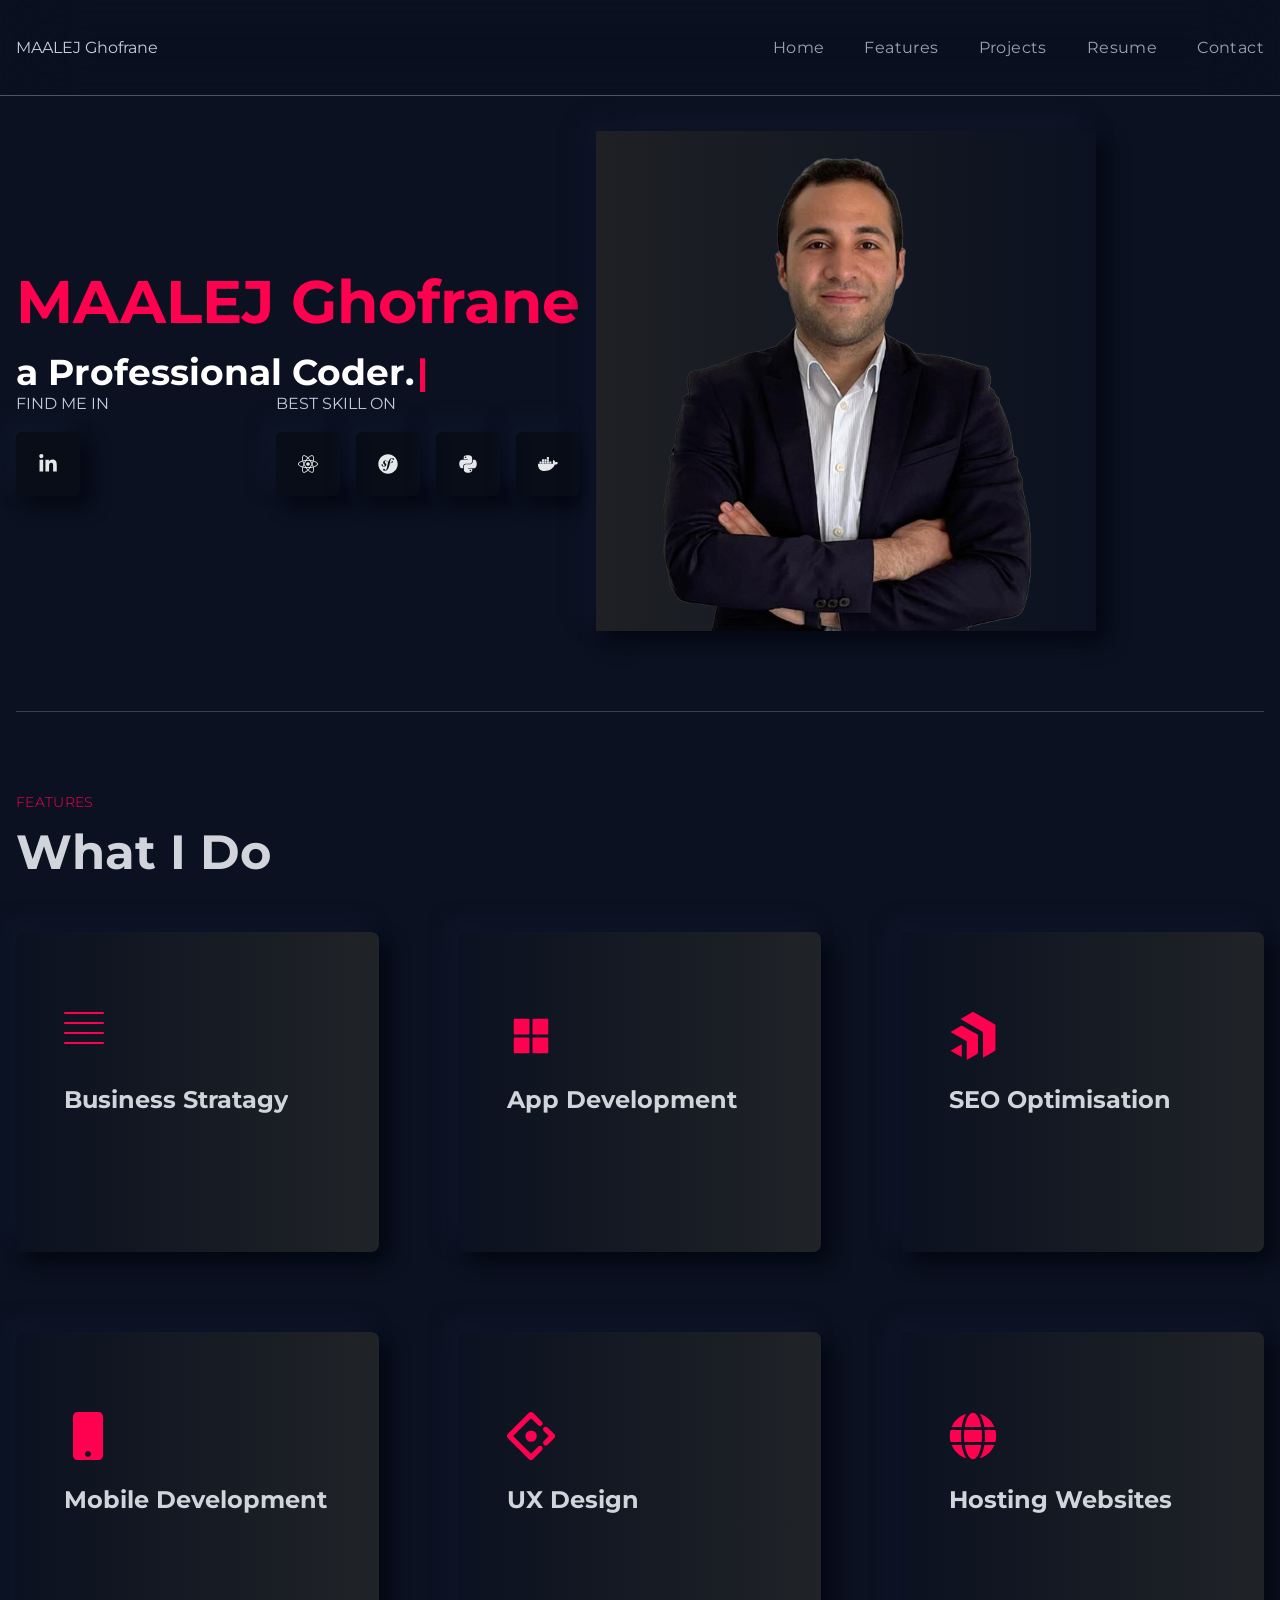
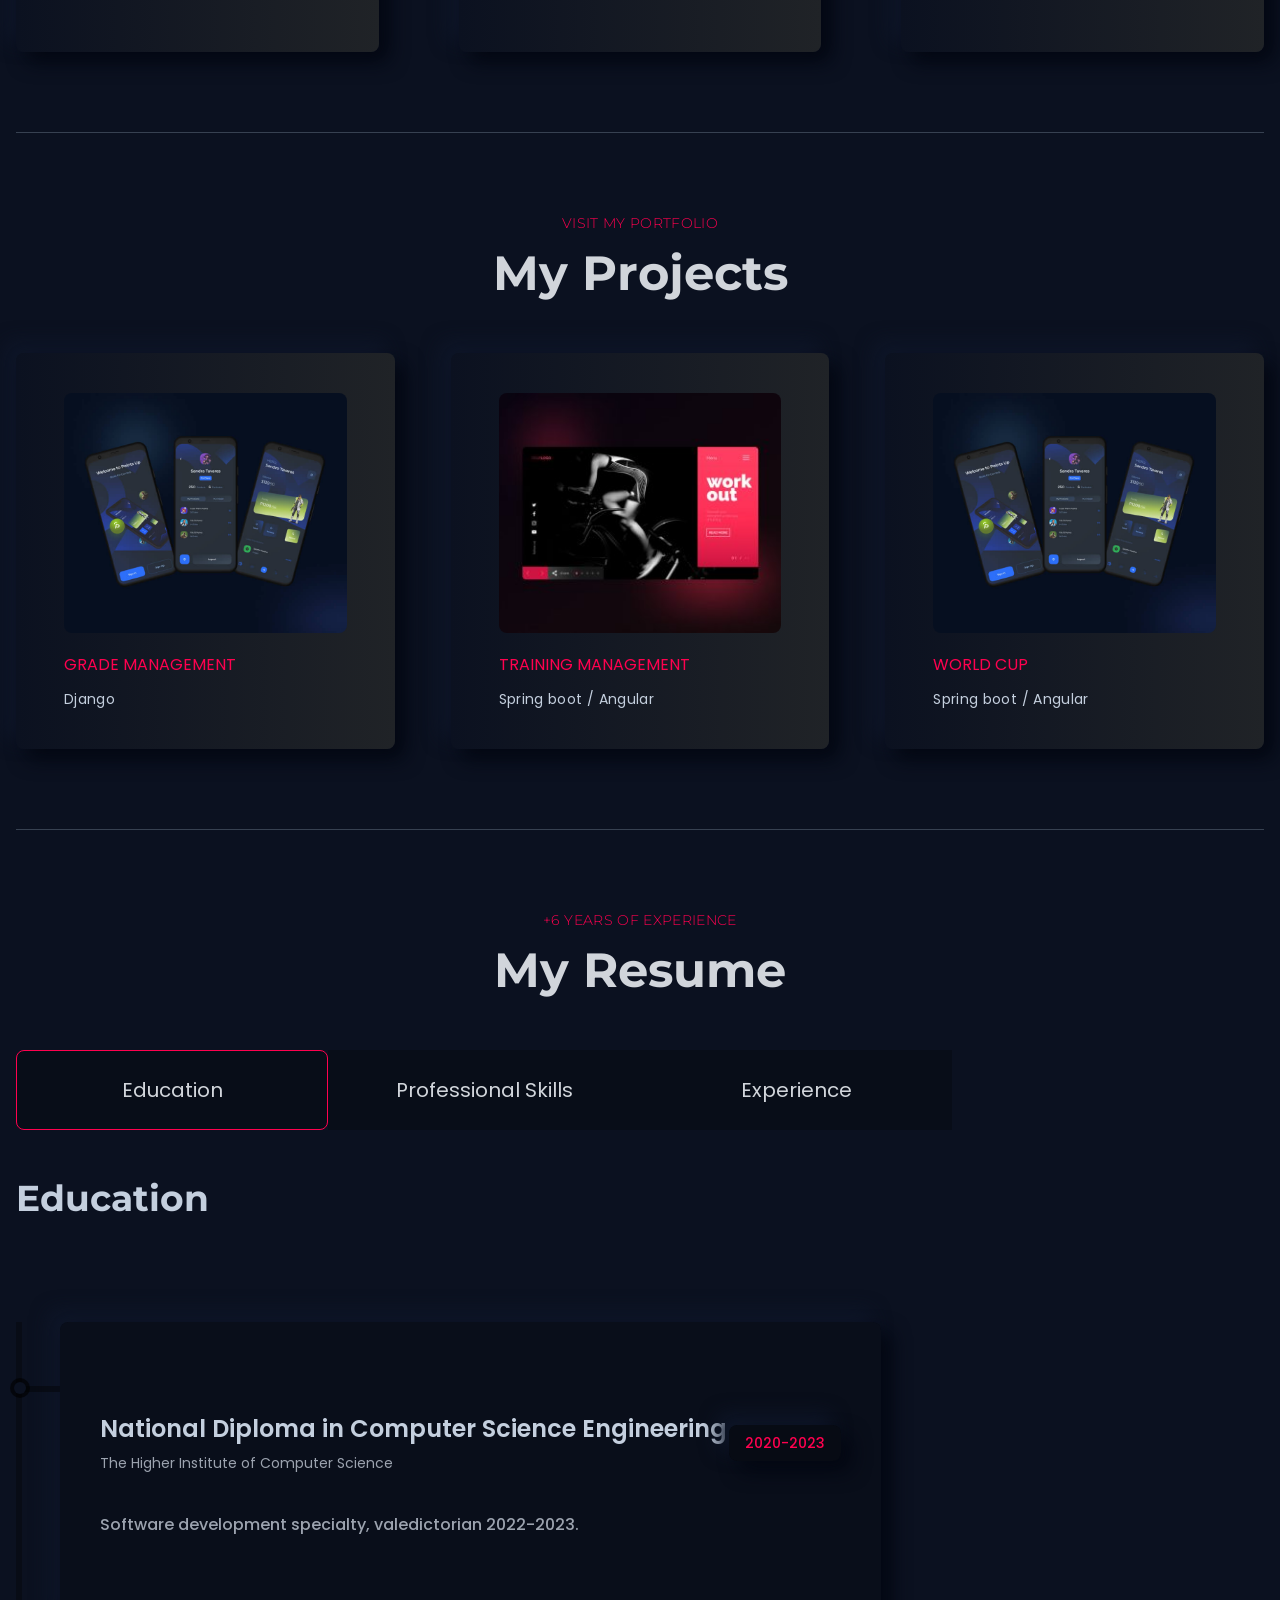
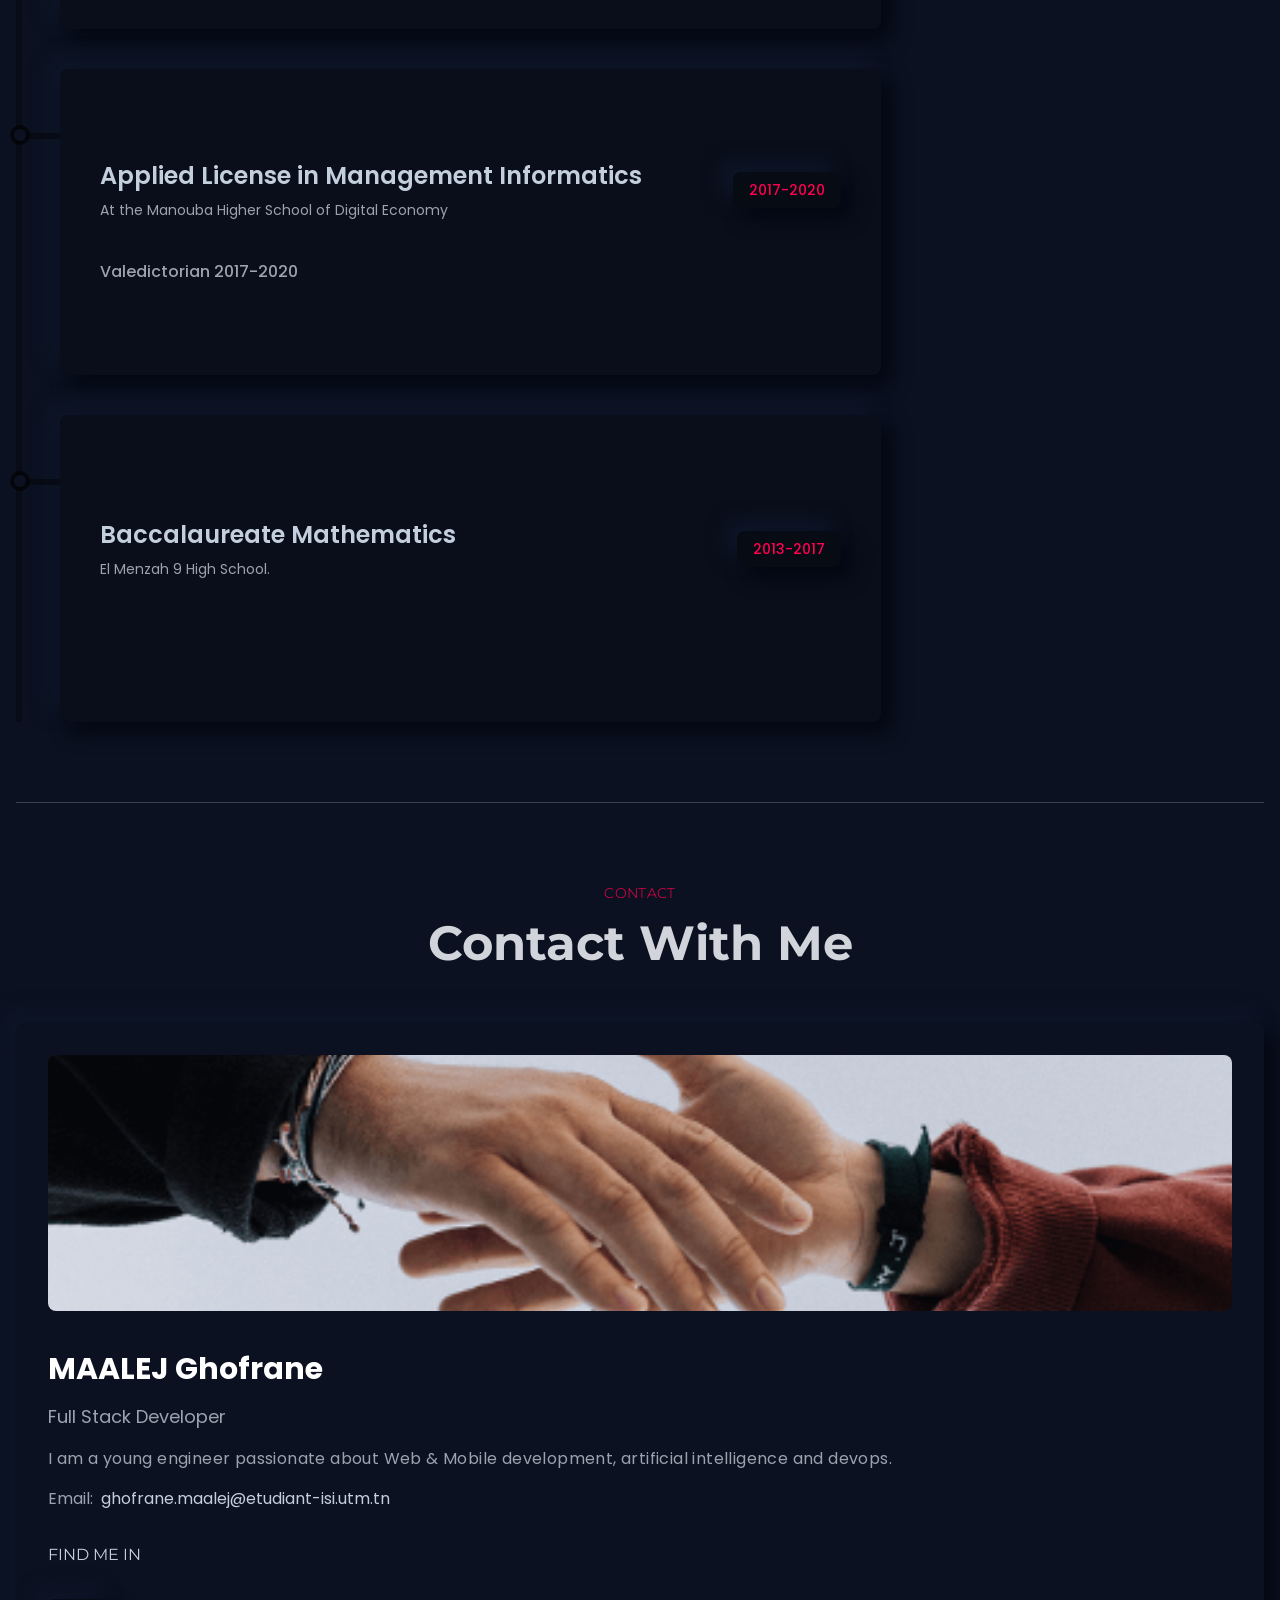
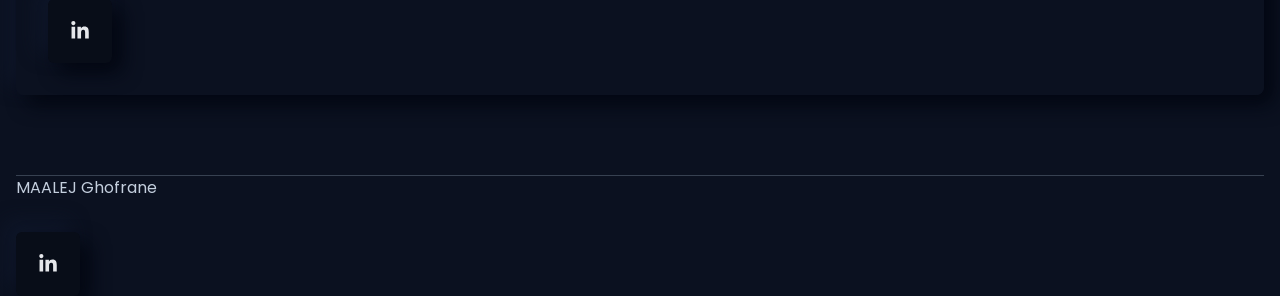
==== index.html @ afa9ebcf "update website" ====
<!DOCTYPE html>
<html lang="en">
  <head>
    <meta charset="UTF-8" />
    <link rel="icon" type="image/svg+xml" href="/favicon.ico" />
    <meta name="viewport" content="width=device-width, initial-scale=1.0" />
    <title>MAALEJ Ghofrane || Full Stack Developer</title>
    <script type="module" crossorigin src="/assets/index-7a723404.js"></script>
    <link rel="stylesheet" href="/assets/index-5c3eccaa.css">
  </head>
  <body>
    <div id="root"></div>
    
  </body>
</html>
---- assets/index-5c3eccaa.css ----
@import"https://fonts.googleapis.com/css2?family=Montserrat:wght@100;200;300;400;500;600;700;800;900&family=Poppins:wght@100;200;300;400;500;600;700;800;900&display=swap";*,:before,:after{box-sizing:border-box;border-width:0;border-style:solid;border-color:#e5e7eb}:before,:after{--tw-content: ""}html{line-height:1.5;-webkit-text-size-adjust:100%;-moz-tab-size:4;-o-tab-size:4;tab-size:4;font-family:ui-sans-serif,system-ui,-apple-system,BlinkMacSystemFont,Segoe UI,Roboto,Helvetica Neue,Arial,Noto Sans,sans-serif,"Apple Color Emoji","Segoe UI Emoji",Segoe UI Symbol,"Noto Color Emoji";font-feature-settings:normal;font-variation-settings:normal}body{margin:0;line-height:inherit}hr{height:0;color:inherit;border-top-width:1px}abbr:where([title]){-webkit-text-decoration:underline dotted;text-decoration:underline dotted}h1,h2,h3,h4,h5,h6{font-size:inherit;font-weight:inherit}a{color:inherit;text-decoration:inherit}b,strong{font-weight:bolder}code,kbd,samp,pre{font-family:ui-monospace,SFMono-Regular,Menlo,Monaco,Consolas,Liberation Mono,Courier New,monospace;font-size:1em}small{font-size:80%}sub,sup{font-size:75%;line-height:0;position:relative;vertical-align:baseline}sub{bottom:-.25em}sup{top:-.5em}table{text-indent:0;border-color:inherit;border-collapse:collapse}button,input,optgroup,select,textarea{font-family:inherit;font-feature-settings:inherit;font-variation-settings:inherit;font-size:100%;font-weight:inherit;line-height:inherit;color:inherit;margin:0;padding:0}button,select{text-transform:none}button,[type=button],[type=reset],[type=submit]{-webkit-appearance:button;background-color:transparent;background-image:none}:-moz-focusring{outline:auto}:-moz-ui-invalid{box-shadow:none}progress{vertical-align:baseline}::-webkit-inner-spin-button,::-webkit-outer-spin-button{height:auto}[type=search]{-webkit-appearance:textfield;outline-offset:-2px}::-webkit-search-decoration{-webkit-appearance:none}::-webkit-file-upload-button{-webkit-appearance:button;font:inherit}summary{display:list-item}blockquote,dl,dd,h1,h2,h3,h4,h5,h6,hr,figure,p,pre{margin:0}fieldset{margin:0;padding:0}legend{padding:0}ol,ul,menu{list-style:none;margin:0;padding:0}dialog{padding:0}textarea{resize:vertical}input::-moz-placeholder,textarea::-moz-placeholder{opacity:1;color:#9ca3af}input::placeholder,textarea::placeholder{opacity:1;color:#9ca3af}button,[role=button]{cursor:pointer}:disabled{cursor:default}img,svg,video,canvas,audio,iframe,embed,object{display:block;vertical-align:middle}img,video{max-width:100%;height:auto}[hidden]{display:none}*,:before,:after{--tw-border-spacing-x: 0;--tw-border-spacing-y: 0;--tw-translate-x: 0;--tw-translate-y: 0;--tw-rotate: 0;--tw-skew-x: 0;--tw-skew-y: 0;--tw-scale-x: 1;--tw-scale-y: 1;--tw-pan-x: ;--tw-pan-y: ;--tw-pinch-zoom: ;--tw-scroll-snap-strictness: proximity;--tw-gradient-from-position: ;--tw-gradient-via-position: ;--tw-gradient-to-position: ;--tw-ordinal: ;--tw-slashed-zero: ;--tw-numeric-figure: ;--tw-numeric-spacing: ;--tw-numeric-fraction: ;--tw-ring-inset: ;--tw-ring-offset-width: 0px;--tw-ring-offset-color: #fff;--tw-ring-color: rgb(59 130 246 / .5);--tw-ring-offset-shadow: 0 0 #0000;--tw-ring-shadow: 0 0 #0000;--tw-shadow: 0 0 #0000;--tw-shadow-colored: 0 0 #0000;--tw-blur: ;--tw-brightness: ;--tw-contrast: ;--tw-grayscale: ;--tw-hue-rotate: ;--tw-invert: ;--tw-saturate: ;--tw-sepia: ;--tw-drop-shadow: ;--tw-backdrop-blur: ;--tw-backdrop-brightness: ;--tw-backdrop-contrast: ;--tw-backdrop-grayscale: ;--tw-backdrop-hue-rotate: ;--tw-backdrop-invert: ;--tw-backdrop-opacity: ;--tw-backdrop-saturate: ;--tw-backdrop-sepia: }::backdrop{--tw-border-spacing-x: 0;--tw-border-spacing-y: 0;--tw-translate-x: 0;--tw-translate-y: 0;--tw-rotate: 0;--tw-skew-x: 0;--tw-skew-y: 0;--tw-scale-x: 1;--tw-scale-y: 1;--tw-pan-x: ;--tw-pan-y: ;--tw-pinch-zoom: ;--tw-scroll-snap-strictness: proximity;--tw-gradient-from-position: ;--tw-gradient-via-position: ;--tw-gradient-to-position: ;--tw-ordinal: ;--tw-slashed-zero: ;--tw-numeric-figure: ;--tw-numeric-spacing: ;--tw-numeric-fraction: ;--tw-ring-inset: ;--tw-ring-offset-width: 0px;--tw-ring-offset-color: #fff;--tw-ring-color: rgb(59 130 246 / .5);--tw-ring-offset-shadow: 0 0 #0000;--tw-ring-shadow: 0 0 #0000;--tw-shadow: 0 0 #0000;--tw-shadow-colored: 0 0 #0000;--tw-blur: ;--tw-brightness: ;--tw-contrast: ;--tw-grayscale: ;--tw-hue-rotate: ;--tw-invert: ;--tw-saturate: ;--tw-sepia: ;--tw-drop-shadow: ;--tw-backdrop-blur: ;--tw-backdrop-brightness: ;--tw-backdrop-contrast: ;--tw-backdrop-grayscale: ;--tw-backdrop-hue-rotate: ;--tw-backdrop-invert: ;--tw-backdrop-opacity: ;--tw-backdrop-saturate: ;--tw-backdrop-sepia: }.bannerIcon{display:inline-flex;height:4rem;width:4rem;cursor:pointer;align-items:center;justify-content:center;border-radius:.375rem;background-color:rgb(0 0 0 / var(--tw-bg-opacity));--tw-bg-opacity: .25;font-size:1.25rem;line-height:1.75rem;--tw-text-opacity: 1;color:rgb(229 231 235 / var(--tw-text-opacity));--tw-shadow: 10px 10px 19px #030712, -10px -10px 19px #0f172a;--tw-shadow-colored: 10px 10px 19px var(--tw-shadow-color), -10px -10px 19px var(--tw-shadow-color);box-shadow:var(--tw-ring-offset-shadow, 0 0 #0000),var(--tw-ring-shadow, 0 0 #0000),var(--tw-shadow);transition-property:all;transition-timing-function:cubic-bezier(.4,0,.2,1);transition-duration:.3s}.bannerIcon:hover{--tw-translate-y: -.25rem;transform:translate(var(--tw-translate-x),var(--tw-translate-y)) rotate(var(--tw-rotate)) skew(var(--tw-skew-x)) skewY(var(--tw-skew-y)) scaleX(var(--tw-scale-x)) scaleY(var(--tw-scale-y));--tw-bg-opacity: .4;--tw-text-opacity: 1;color:rgb(255 1 79 / var(--tw-text-opacity))}.resumeLi{display:flex;height:5rem;width:100%;cursor:pointer;align-items:center;justify-content:center;border-radius:0;border-width:1px;background-color:rgb(0 0 0 / var(--tw-bg-opacity));--tw-bg-opacity: .25;font-size:1.25rem;line-height:1.75rem;--tw-text-opacity: 1;color:rgb(209 213 219 / var(--tw-text-opacity));transition-duration:.3s}.resumeLi:hover{--tw-bg-opacity: .4}.bgOpacity{background-color:rgb(0 0 0 / var(--tw-bg-opacity));--tw-bg-opacity: .4}.contactInput{height:3rem;width:100%;border-radius:.5rem;border-bottom-width:1px;--tw-border-opacity: 1;border-bottom-color:rgb(75 85 99 / var(--tw-border-opacity));--tw-bg-opacity: 1;background-color:rgb(2 6 23 / var(--tw-bg-opacity));padding-left:1rem;padding-right:1rem;--tw-text-opacity: 1;color:rgb(196 207 222 / var(--tw-text-opacity));outline:2px solid transparent;outline-offset:2px;transition-duration:.3s}.contactInput:focus-visible{border-bottom-color:transparent;outline-color:#ff014f}.contactInput:active{outline:2px solid transparent;outline-offset:2px}.contactTextArea{width:100%;resize:none;border-radius:.5rem;border-bottom-width:1px;--tw-border-opacity: 1;border-bottom-color:rgb(75 85 99 / var(--tw-border-opacity));--tw-bg-opacity: 1;background-color:rgb(2 6 23 / var(--tw-bg-opacity));padding:.5rem 1rem;--tw-text-opacity: 1;color:rgb(196 207 222 / var(--tw-text-opacity));outline:2px solid transparent;outline-offset:2px;transition-duration:.3s}.contactTextArea:focus-visible{border-bottom-color:transparent;outline-color:#ff014f}.contactTextArea:active{outline:2px solid transparent;outline-offset:2px}.absolute{position:absolute}.relative{position:relative}.sticky{position:sticky}.-bottom-1{bottom:-.25rem}.-left-3{left:-.75rem}.-top-2{top:-.5rem}.-top-7{top:-1.75rem}.bottom-0{bottom:0}.left-0{left:0}.right-0{right:0}.right-20{right:5rem}.right-4{right:1rem}.top-0{top:0}.top-4{top:1rem}.z-10{z-index:10}.z-50{z-index:50}.mx-auto{margin-left:auto;margin-right:auto}.mb-14{margin-bottom:3.5rem}.mb-2{margin-bottom:.5rem}.mb-4{margin-bottom:1rem}.mt-14{margin-top:3.5rem}.mt-16{margin-top:4rem}.mt-2{margin-top:.5rem}.mt-3{margin-top:.75rem}.mt-5{margin-top:1.25rem}.mt-6{margin-top:1.5rem}.flex{display:flex}.inline-flex{display:inline-flex}.grid{display:grid}.hidden{display:none}.h-1\/3{height:33.333333%}.h-10{height:2.5rem}.h-12{height:3rem}.h-2{height:.5rem}.h-24{height:6rem}.h-3{height:.75rem}.h-5{height:1.25rem}.h-60{height:15rem}.h-64{height:16rem}.h-72{height:18rem}.h-8{height:2rem}.h-80{height:20rem}.h-\[1000px\]{height:1000px}.h-\[1500px\]{height:1500px}.h-\[1px\]{height:1px}.h-\[2px\]{height:2px}.h-\[300px\]{height:300px}.h-\[400px\]{height:400px}.h-\[6px\]{height:6px}.h-\[70\%\]{height:70%}.h-\[80\%\]{height:80%}.h-auto{height:auto}.h-full{height:100%}.h-screen{height:100vh}.w-10{width:2.5rem}.w-14{width:3.5rem}.w-20{width:5rem}.w-3{width:.75rem}.w-32{width:8rem}.w-5{width:1.25rem}.w-\[300px\]{width:300px}.w-\[350px\]{width:350px}.w-\[70\%\]{width:70%}.w-\[75\%\]{width:75%}.w-\[80\%\]{width:80%}.w-\[90\%\]{width:90%}.w-\[95\%\]{width:95%}.w-full{width:100%}.max-w-6xl{max-width:72rem}.max-w-screen-xl{max-width:1280px}.-translate-x-\[100\%\]{--tw-translate-x: -100%;transform:translate(var(--tw-translate-x),var(--tw-translate-y)) rotate(var(--tw-rotate)) skew(var(--tw-skew-x)) skewY(var(--tw-skew-y)) scaleX(var(--tw-scale-x)) scaleY(var(--tw-scale-y))}.translate-y-16{--tw-translate-y: 4rem;transform:translate(var(--tw-translate-x),var(--tw-translate-y)) rotate(var(--tw-rotate)) skew(var(--tw-skew-x)) skewY(var(--tw-skew-y)) scaleX(var(--tw-scale-x)) scaleY(var(--tw-scale-y))}@keyframes bounce{0%,to{transform:translateY(-25%);animation-timing-function:cubic-bezier(.8,0,1,1)}50%{transform:none;animation-timing-function:cubic-bezier(0,0,.2,1)}}.animate-bounce{animation:bounce 1s infinite}.cursor-pointer{cursor:pointer}.grid-cols-1{grid-template-columns:repeat(1,minmax(0,1fr))}.flex-col{flex-direction:column}.items-center{align-items:center}.justify-end{justify-content:flex-end}.justify-center{justify-content:center}.justify-between{justify-content:space-between}.gap-1{gap:.25rem}.gap-10{gap:2.5rem}.gap-2{gap:.5rem}.gap-20{gap:5rem}.gap-4{gap:1rem}.gap-5{gap:1.25rem}.gap-6{gap:1.5rem}.gap-8{gap:2rem}.overflow-hidden{overflow:hidden}.overflow-scroll{overflow:scroll}.overflow-x-hidden{overflow-x:hidden}.overflow-y-hidden{overflow-y:hidden}.rounded-full{border-radius:9999px}.rounded-lg{border-radius:.5rem}.rounded-md{border-radius:.375rem}.border{border-width:1px}.border-b-2{border-bottom-width:2px}.border-b-\[1px\]{border-bottom-width:1px}.border-l-\[6px\]{border-left-width:6px}.border-designColor{--tw-border-opacity: 1;border-color:rgb(255 1 79 / var(--tw-border-opacity))}.border-gray-600{--tw-border-opacity: 1;border-color:rgb(75 85 99 / var(--tw-border-opacity))}.border-transparent{border-color:transparent}.border-b-black{--tw-border-opacity: 1;border-bottom-color:rgb(0 0 0 / var(--tw-border-opacity))}.border-b-gray-600{--tw-border-opacity: 1;border-bottom-color:rgb(75 85 99 / var(--tw-border-opacity))}.border-b-gray-700{--tw-border-opacity: 1;border-bottom-color:rgb(55 65 81 / var(--tw-border-opacity))}.border-b-gray-900{--tw-border-opacity: 1;border-bottom-color:rgb(17 24 39 / var(--tw-border-opacity))}.border-l-black{--tw-border-opacity: 1;border-left-color:rgb(0 0 0 / var(--tw-border-opacity))}.border-opacity-30{--tw-border-opacity: .3}.bg-\[\#0c1821\]{--tw-bg-opacity: 1;background-color:rgb(12 24 33 / var(--tw-bg-opacity))}.bg-\[\#141518\]{--tw-bg-opacity: 1;background-color:rgb(20 21 24 / var(--tw-bg-opacity))}.bg-\[\#23272b\]{--tw-bg-opacity: 1;background-color:rgb(35 39 43 / var(--tw-bg-opacity))}.bg-black{--tw-bg-opacity: 1;background-color:rgb(0 0 0 / var(--tw-bg-opacity))}.bg-bodyColor{--tw-bg-opacity: 1;background-color:rgb(11 17 32 / var(--tw-bg-opacity))}.bg-bodyColor\/70{background-color:#0b1120b3}.bg-designColor{--tw-bg-opacity: 1;background-color:rgb(255 1 79 / var(--tw-bg-opacity))}.bg-gray-900{--tw-bg-opacity: 1;background-color:rgb(17 24 39 / var(--tw-bg-opacity))}.bg-opacity-20{--tw-bg-opacity: .2}.bg-opacity-25{--tw-bg-opacity: .25}.bg-opacity-60{--tw-bg-opacity: .6}.bg-gradient-to-r{background-image:linear-gradient(to right,var(--tw-gradient-stops))}.from-\[\#020617\]{--tw-gradient-from: #020617 var(--tw-gradient-from-position);--tw-gradient-to: rgb(2 6 23 / 0) var(--tw-gradient-to-position);--tw-gradient-stops: var(--tw-gradient-from), var(--tw-gradient-to)}.from-\[\#0B1120\]{--tw-gradient-from: #0B1120 var(--tw-gradient-from-position);--tw-gradient-to: rgb(11 17 32 / 0) var(--tw-gradient-to-position);--tw-gradient-stops: var(--tw-gradient-from), var(--tw-gradient-to)}.from-\[\#141518\]{--tw-gradient-from: #141518 var(--tw-gradient-from-position);--tw-gradient-to: rgb(20 21 24 / 0) var(--tw-gradient-to-position);--tw-gradient-stops: var(--tw-gradient-from), var(--tw-gradient-to)}.from-\[\#1e2024\]{--tw-gradient-from: #1e2024 var(--tw-gradient-from-position);--tw-gradient-to: rgb(30 32 36 / 0) var(--tw-gradient-to-position);--tw-gradient-stops: var(--tw-gradient-from), var(--tw-gradient-to)}.from-blue-600{--tw-gradient-from: #2563eb var(--tw-gradient-from-position);--tw-gradient-to: rgb(37 99 235 / 0) var(--tw-gradient-to-position);--tw-gradient-stops: var(--tw-gradient-from), var(--tw-gradient-to)}.from-bodyColor{--tw-gradient-from: #0B1120 var(--tw-gradient-from-position);--tw-gradient-to: rgb(11 17 32 / 0) var(--tw-gradient-to-position);--tw-gradient-stops: var(--tw-gradient-from), var(--tw-gradient-to)}.via-pink-500{--tw-gradient-to: rgb(236 72 153 / 0) var(--tw-gradient-to-position);--tw-gradient-stops: var(--tw-gradient-from), #ec4899 var(--tw-gradient-via-position), var(--tw-gradient-to)}.to-\[\#0B1120\]{--tw-gradient-to: #0B1120 var(--tw-gradient-to-position)}.to-\[\#141518\]{--tw-gradient-to: #141518 var(--tw-gradient-to-position)}.to-\[\#202327\]{--tw-gradient-to: #202327 var(--tw-gradient-to-position)}.to-\[\#23272b\]{--tw-gradient-to: #23272b var(--tw-gradient-to-position)}.to-red-500{--tw-gradient-to: #ef4444 var(--tw-gradient-to-position)}.object-cover{-o-object-fit:cover;object-fit:cover}.p-4{padding:1rem}.p-8{padding:2rem}.px-12{padding-left:3rem;padding-right:3rem}.px-4{padding-left:1rem;padding-right:1rem}.py-10{padding-top:2.5rem;padding-bottom:2.5rem}.py-12{padding-top:3rem;padding-bottom:3rem}.py-2{padding-top:.5rem;padding-bottom:.5rem}.py-20{padding-top:5rem;padding-bottom:5rem}.py-3{padding-top:.75rem;padding-bottom:.75rem}.py-6{padding-top:1.5rem;padding-bottom:1.5rem}.pb-20{padding-bottom:5rem}.pt-10{padding-top:2.5rem}.text-center{text-align:center}.font-bodyFont{font-family:Poppins,sans-serif}.font-titleFont{font-family:Montserrat,sans-serif}.text-2xl{font-size:1.5rem;line-height:2rem}.text-3xl{font-size:1.875rem;line-height:2.25rem}.text-4xl{font-size:2.25rem;line-height:2.5rem}.text-5xl{font-size:3rem;line-height:1}.text-6xl{font-size:3.75rem;line-height:1}.text-base{font-size:1rem;line-height:1.5rem}.text-lg{font-size:1.125rem;line-height:1.75rem}.text-sm{font-size:.875rem;line-height:1.25rem}.text-xl{font-size:1.25rem;line-height:1.75rem}.text-xs{font-size:.75rem;line-height:1rem}.font-bold{font-weight:700}.font-light{font-weight:300}.font-medium{font-weight:500}.font-normal{font-weight:400}.font-semibold{font-weight:600}.uppercase{text-transform:uppercase}.capitalize{text-transform:capitalize}.leading-6{line-height:1.5rem}.tracking-\[4px\]{letter-spacing:4px}.tracking-wide{letter-spacing:.025em}.tracking-wider{letter-spacing:.05em}.text-designColor{--tw-text-opacity: 1;color:rgb(255 1 79 / var(--tw-text-opacity))}.text-gray-300{--tw-text-opacity: 1;color:rgb(209 213 219 / var(--tw-text-opacity))}.text-gray-400{--tw-text-opacity: 1;color:rgb(156 163 175 / var(--tw-text-opacity))}.text-gray-500{--tw-text-opacity: 1;color:rgb(107 114 128 / var(--tw-text-opacity))}.text-green-500{--tw-text-opacity: 1;color:rgb(34 197 94 / var(--tw-text-opacity))}.text-lightText{--tw-text-opacity: 1;color:rgb(196 207 222 / var(--tw-text-opacity))}.text-orange-500{--tw-text-opacity: 1;color:rgb(249 115 22 / var(--tw-text-opacity))}.text-white{--tw-text-opacity: 1;color:rgb(255 255 255 / var(--tw-text-opacity))}.text-yellow-500{--tw-text-opacity: 1;color:rgb(234 179 8 / var(--tw-text-opacity))}.shadow-shadowOne{--tw-shadow: 10px 10px 19px #030712, -10px -10px 19px #0f172a;--tw-shadow-colored: 10px 10px 19px var(--tw-shadow-color), -10px -10px 19px var(--tw-shadow-color);box-shadow:var(--tw-ring-offset-shadow, 0 0 #0000),var(--tw-ring-shadow, 0 0 #0000),var(--tw-shadow)}.outline-designColor{outline-color:#ff014f}.backdrop-blur-2xl{--tw-backdrop-blur: blur(40px);-webkit-backdrop-filter:var(--tw-backdrop-blur) var(--tw-backdrop-brightness) var(--tw-backdrop-contrast) var(--tw-backdrop-grayscale) var(--tw-backdrop-hue-rotate) var(--tw-backdrop-invert) var(--tw-backdrop-opacity) var(--tw-backdrop-saturate) var(--tw-backdrop-sepia);backdrop-filter:var(--tw-backdrop-blur) var(--tw-backdrop-brightness) var(--tw-backdrop-contrast) var(--tw-backdrop-grayscale) var(--tw-backdrop-hue-rotate) var(--tw-backdrop-invert) var(--tw-backdrop-opacity) var(--tw-backdrop-saturate) var(--tw-backdrop-sepia)}.transition{transition-property:color,background-color,border-color,text-decoration-color,fill,stroke,opacity,box-shadow,transform,filter,-webkit-backdrop-filter;transition-property:color,background-color,border-color,text-decoration-color,fill,stroke,opacity,box-shadow,transform,filter,backdrop-filter;transition-property:color,background-color,border-color,text-decoration-color,fill,stroke,opacity,box-shadow,transform,filter,backdrop-filter,-webkit-backdrop-filter;transition-timing-function:cubic-bezier(.4,0,.2,1);transition-duration:.15s}.transition-colors{transition-property:color,background-color,border-color,text-decoration-color,fill,stroke;transition-timing-function:cubic-bezier(.4,0,.2,1);transition-duration:.15s}.transition-transform{transition-property:transform;transition-timing-function:cubic-bezier(.4,0,.2,1);transition-duration:.15s}.duration-100{transition-duration:.1s}.duration-1000{transition-duration:1s}.duration-300{transition-duration:.3s}.duration-500{transition-duration:.5s}.active{color:#fff}.scrollbar-hide::-webkit-scrollbar{display:none}.hover\:border-\[1px\]:hover{border-width:1px}.hover\:border-designColor:hover{--tw-border-opacity: 1;border-color:rgb(255 1 79 / var(--tw-border-opacity))}.hover\:bg-black:hover{--tw-bg-opacity: 1;background-color:rgb(0 0 0 / var(--tw-bg-opacity))}.hover\:bg-opacity-30:hover{--tw-bg-opacity: .3}.hover\:bg-gradient-to-b:hover{background-image:linear-gradient(to bottom,var(--tw-gradient-stops))}.hover\:from-black:hover{--tw-gradient-from: #000 var(--tw-gradient-from-position);--tw-gradient-to: rgb(0 0 0 / 0) var(--tw-gradient-to-position);--tw-gradient-stops: var(--tw-gradient-from), var(--tw-gradient-to)}.hover\:from-gray-900:hover{--tw-gradient-from: #111827 var(--tw-gradient-from-position);--tw-gradient-to: rgb(17 24 39 / 0) var(--tw-gradient-to-position);--tw-gradient-stops: var(--tw-gradient-from), var(--tw-gradient-to)}.hover\:to-\[\#1e2024\]:hover{--tw-gradient-to: #1e2024 var(--tw-gradient-to-position)}.hover\:text-designColor:hover{--tw-text-opacity: 1;color:rgb(255 1 79 / var(--tw-text-opacity))}.hover\:text-gray-100:hover{--tw-text-opacity: 1;color:rgb(243 244 246 / var(--tw-text-opacity))}.hover\:text-white:hover{--tw-text-opacity: 1;color:rgb(255 255 255 / var(--tw-text-opacity))}.group:hover .group-hover\:translate-x-0{--tw-translate-x: 0px;transform:translate(var(--tw-translate-x),var(--tw-translate-y)) rotate(var(--tw-rotate)) skew(var(--tw-skew-x)) skewY(var(--tw-skew-y)) scaleX(var(--tw-scale-x)) scaleY(var(--tw-scale-y))}.group:hover .group-hover\:translate-y-0{--tw-translate-y: 0px;transform:translate(var(--tw-translate-x),var(--tw-translate-y)) rotate(var(--tw-rotate)) skew(var(--tw-skew-x)) skewY(var(--tw-skew-y)) scaleX(var(--tw-scale-x)) scaleY(var(--tw-scale-y))}.group:hover .group-hover\:scale-110{--tw-scale-x: 1.1;--tw-scale-y: 1.1;transform:translate(var(--tw-translate-x),var(--tw-translate-y)) rotate(var(--tw-rotate)) skew(var(--tw-skew-x)) skewY(var(--tw-skew-y)) scaleX(var(--tw-scale-x)) scaleY(var(--tw-scale-y))}.group:hover .group-hover\:bg-designColor{--tw-bg-opacity: 1;background-color:rgb(255 1 79 / var(--tw-bg-opacity))}.group:hover .group-hover\:text-gray-300{--tw-text-opacity: 1;color:rgb(209 213 219 / var(--tw-text-opacity))}.group:hover .group-hover\:text-white{--tw-text-opacity: 1;color:rgb(255 255 255 / var(--tw-text-opacity))}@media (min-width: 667px){.md\:h-32{height:8rem}.md\:grid-cols-2{grid-template-columns:repeat(2,minmax(0,1fr))}.md\:flex-row{flex-direction:row}.md\:justify-start{justify-content:flex-start}.md\:text-2xl{font-size:1.5rem;line-height:2rem}.md\:text-4xl{font-size:2.25rem;line-height:2.5rem}.md\:text-5xl{font-size:3rem;line-height:1}.md\:text-base{font-size:1rem;line-height:1.5rem}}@media (min-width: 768px){.mdl\:inline-flex{display:inline-flex}.mdl\:hidden{display:none}}@media (min-width: 960px){.lg\:gap-10{gap:2.5rem}}@media (min-width: 1024px){.lgl\:mt-14{margin-top:3.5rem}.lgl\:h-72{height:18rem}.lgl\:h-\[495px\]{height:495px}.lgl\:h-\[500px\]{height:500px}.lgl\:w-1\/2{width:50%}.lgl\:w-32{width:8rem}.lgl\:w-\[100\%\]{width:100%}.lgl\:w-\[35\%\]{width:35%}.lgl\:w-\[500px\]{width:500px}.lgl\:w-\[531px\]{width:531px}.lgl\:w-\[60\%\]{width:60%}.lgl\:grid-cols-4{grid-template-columns:repeat(4,minmax(0,1fr))}.lgl\:flex-row{flex-direction:row}.lgl\:flex-col{flex-direction:column}.lgl\:items-center{align-items:center}.lgl\:justify-center{justify-content:center}.lgl\:gap-0{gap:0px}.lgl\:gap-10{gap:2.5rem}.lgl\:gap-20{gap:5rem}.lgl\:gap-6{gap:1.5rem}.lgl\:gap-8{gap:2rem}.lgl\:p-8{padding:2rem}.lgl\:px-10{padding-left:2.5rem;padding-right:2.5rem}.lgl\:py-12{padding-top:3rem;padding-bottom:3rem}.lgl\:py-5{padding-top:1.25rem;padding-bottom:1.25rem}.lgl\:text-2xl{font-size:1.5rem;line-height:2rem}}@media (min-width: 1280px){.xl\:grid-cols-3{grid-template-columns:repeat(3,minmax(0,1fr))}.xl\:grid-cols-4{grid-template-columns:repeat(4,minmax(0,1fr))}.xl\:flex-row{flex-direction:row}.xl\:gap-0{gap:0px}.xl\:gap-14{gap:3.5rem}.xl\:gap-20{gap:5rem}.xl\:px-12{padding-left:3rem;padding-right:3rem}.xl\:py-10{padding-top:2.5rem;padding-bottom:2.5rem}}.slick-slider{position:relative;display:block;box-sizing:border-box;-webkit-user-select:none;-moz-user-select:none;user-select:none;-webkit-touch-callout:none;-khtml-user-select:none;touch-action:pan-y;-webkit-tap-highlight-color:transparent}.slick-list{position:relative;display:block;overflow:hidden;margin:0;padding:0}.slick-list:focus{outline:none}.slick-list.dragging{cursor:pointer;cursor:hand}.slick-slider .slick-track,.slick-slider .slick-list{transform:translateZ(0)}.slick-track{position:relative;top:0;left:0;display:block;margin-left:auto;margin-right:auto}.slick-track:before,.slick-track:after{display:table;content:""}.slick-track:after{clear:both}.slick-loading .slick-track{visibility:hidden}.slick-slide{display:none;float:left;height:100%;min-height:1px}[dir=rtl] .slick-slide{float:right}.slick-slide img{display:block}.slick-slide.slick-loading img{display:none}.slick-slide.dragging img{pointer-events:none}.slick-initialized .slick-slide{display:block}.slick-loading .slick-slide{visibility:hidden}.slick-vertical .slick-slide{display:block;height:auto;border:1px solid transparent}.slick-arrow.slick-hidden{display:none}
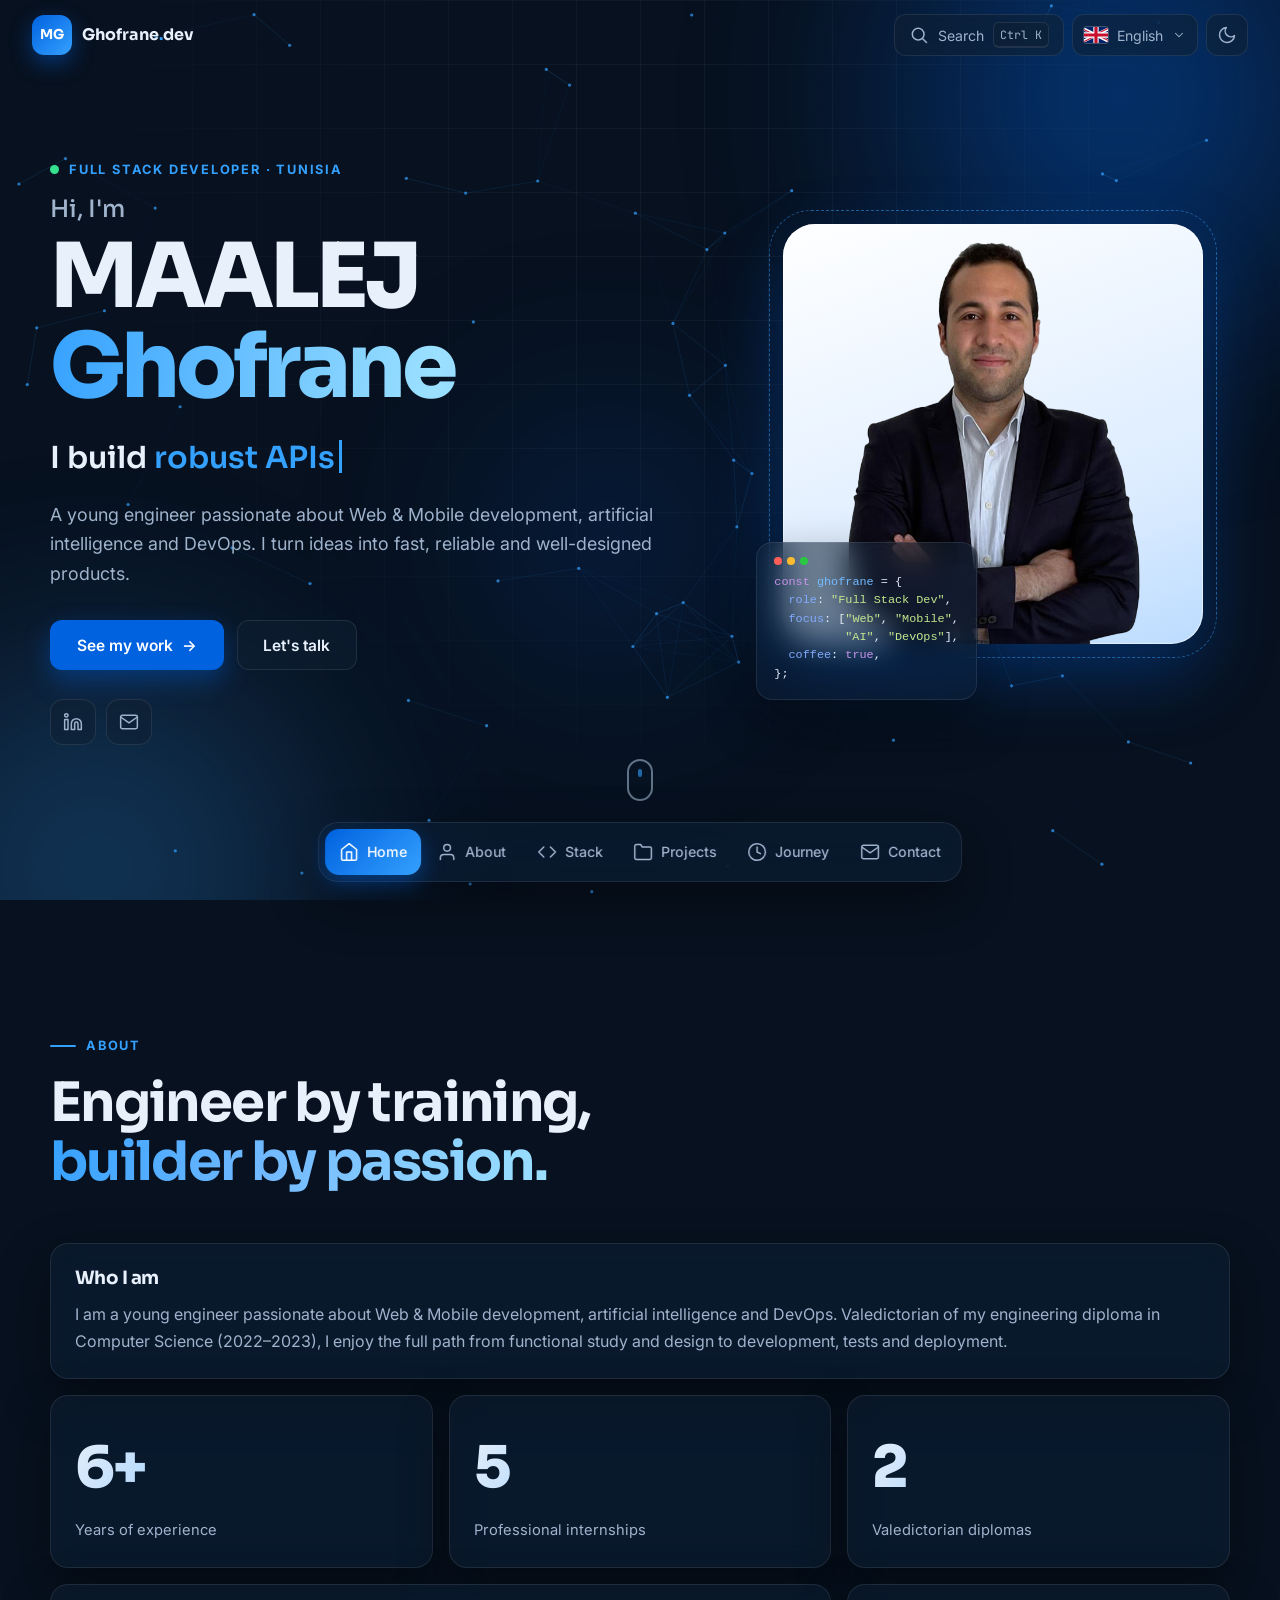
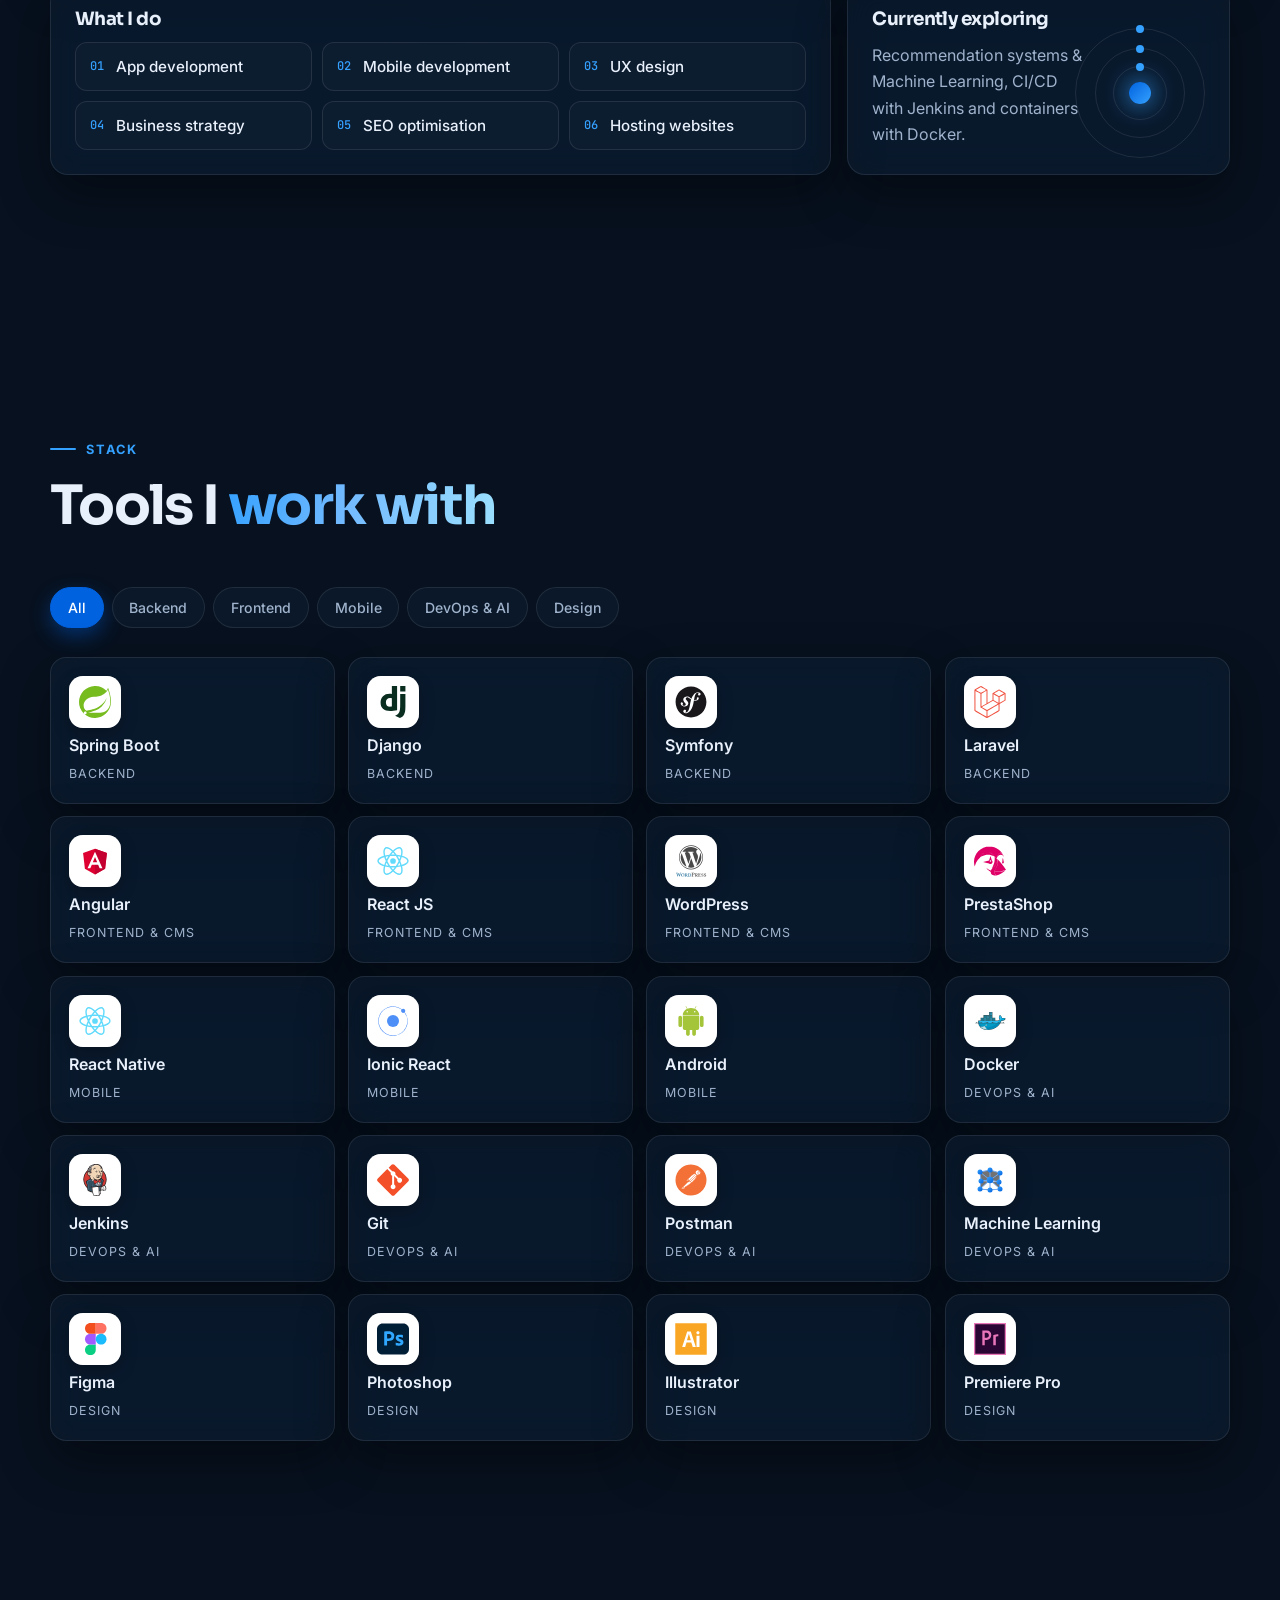
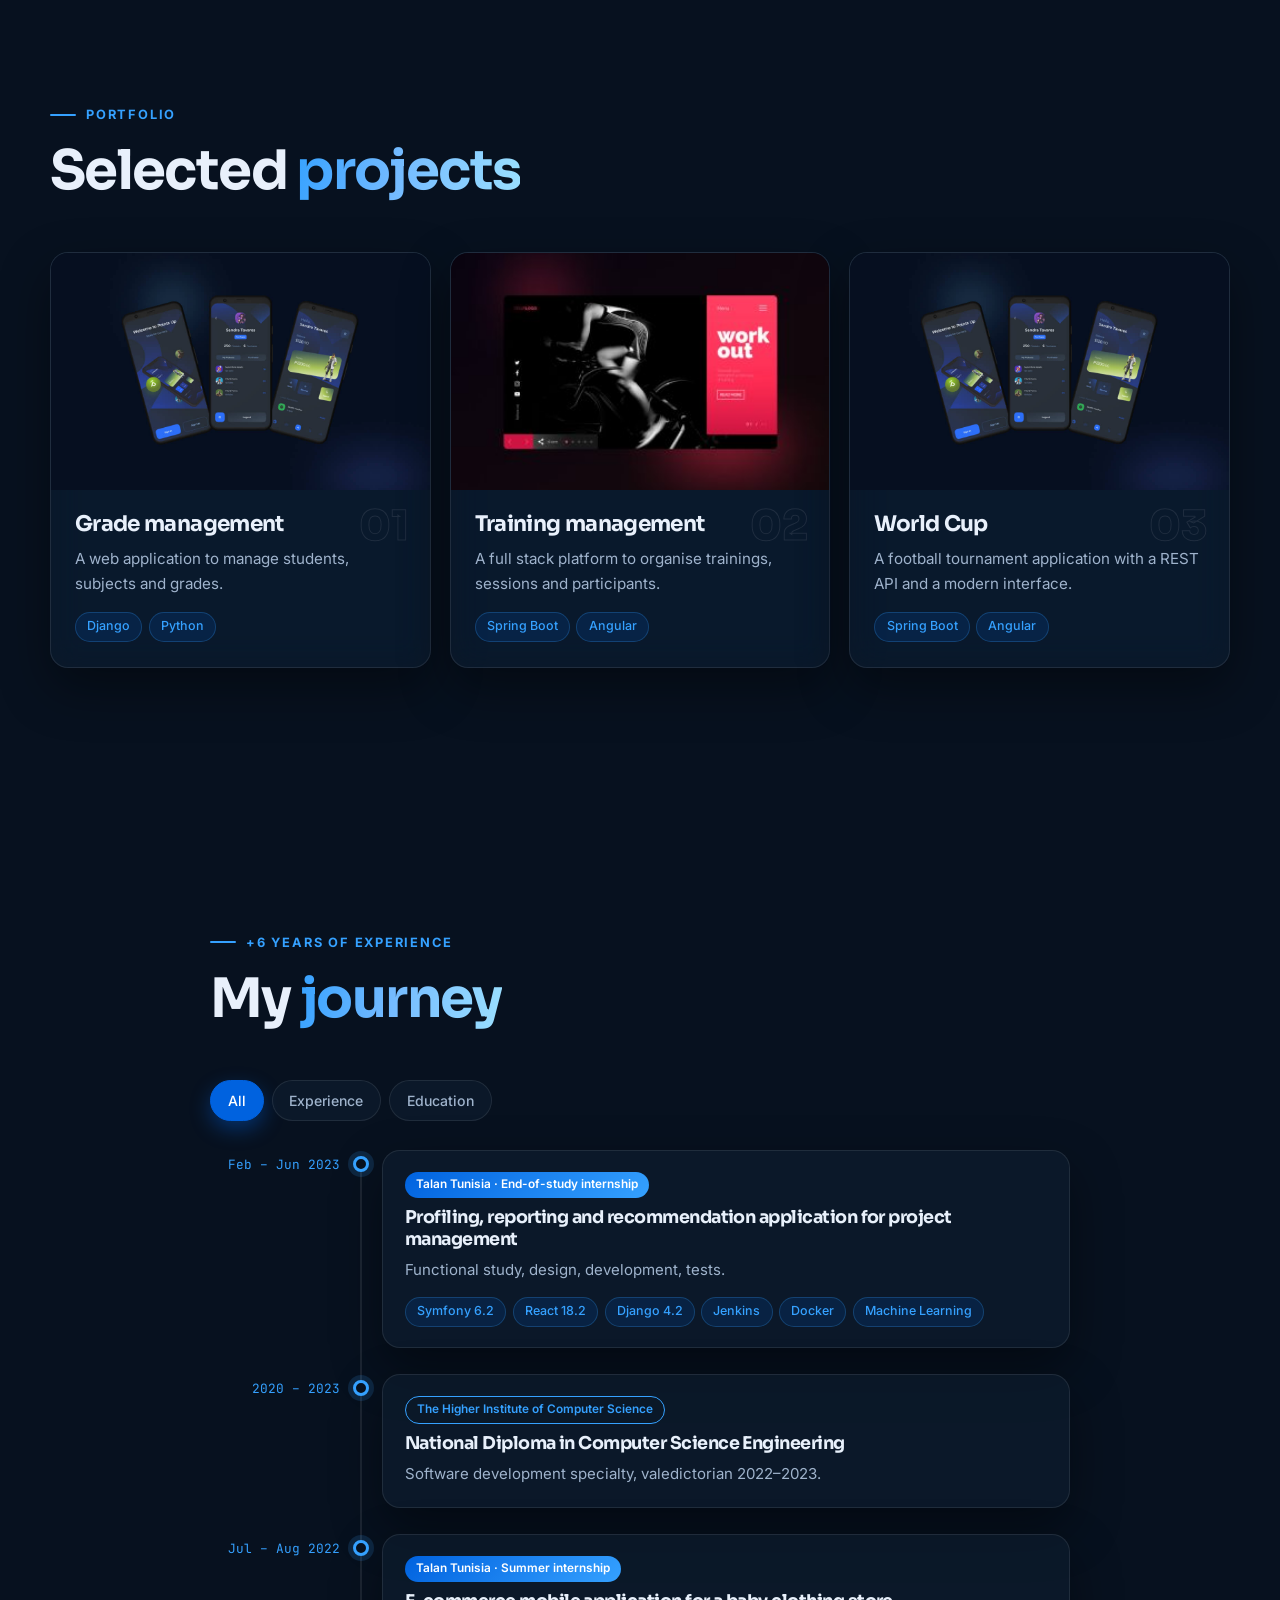
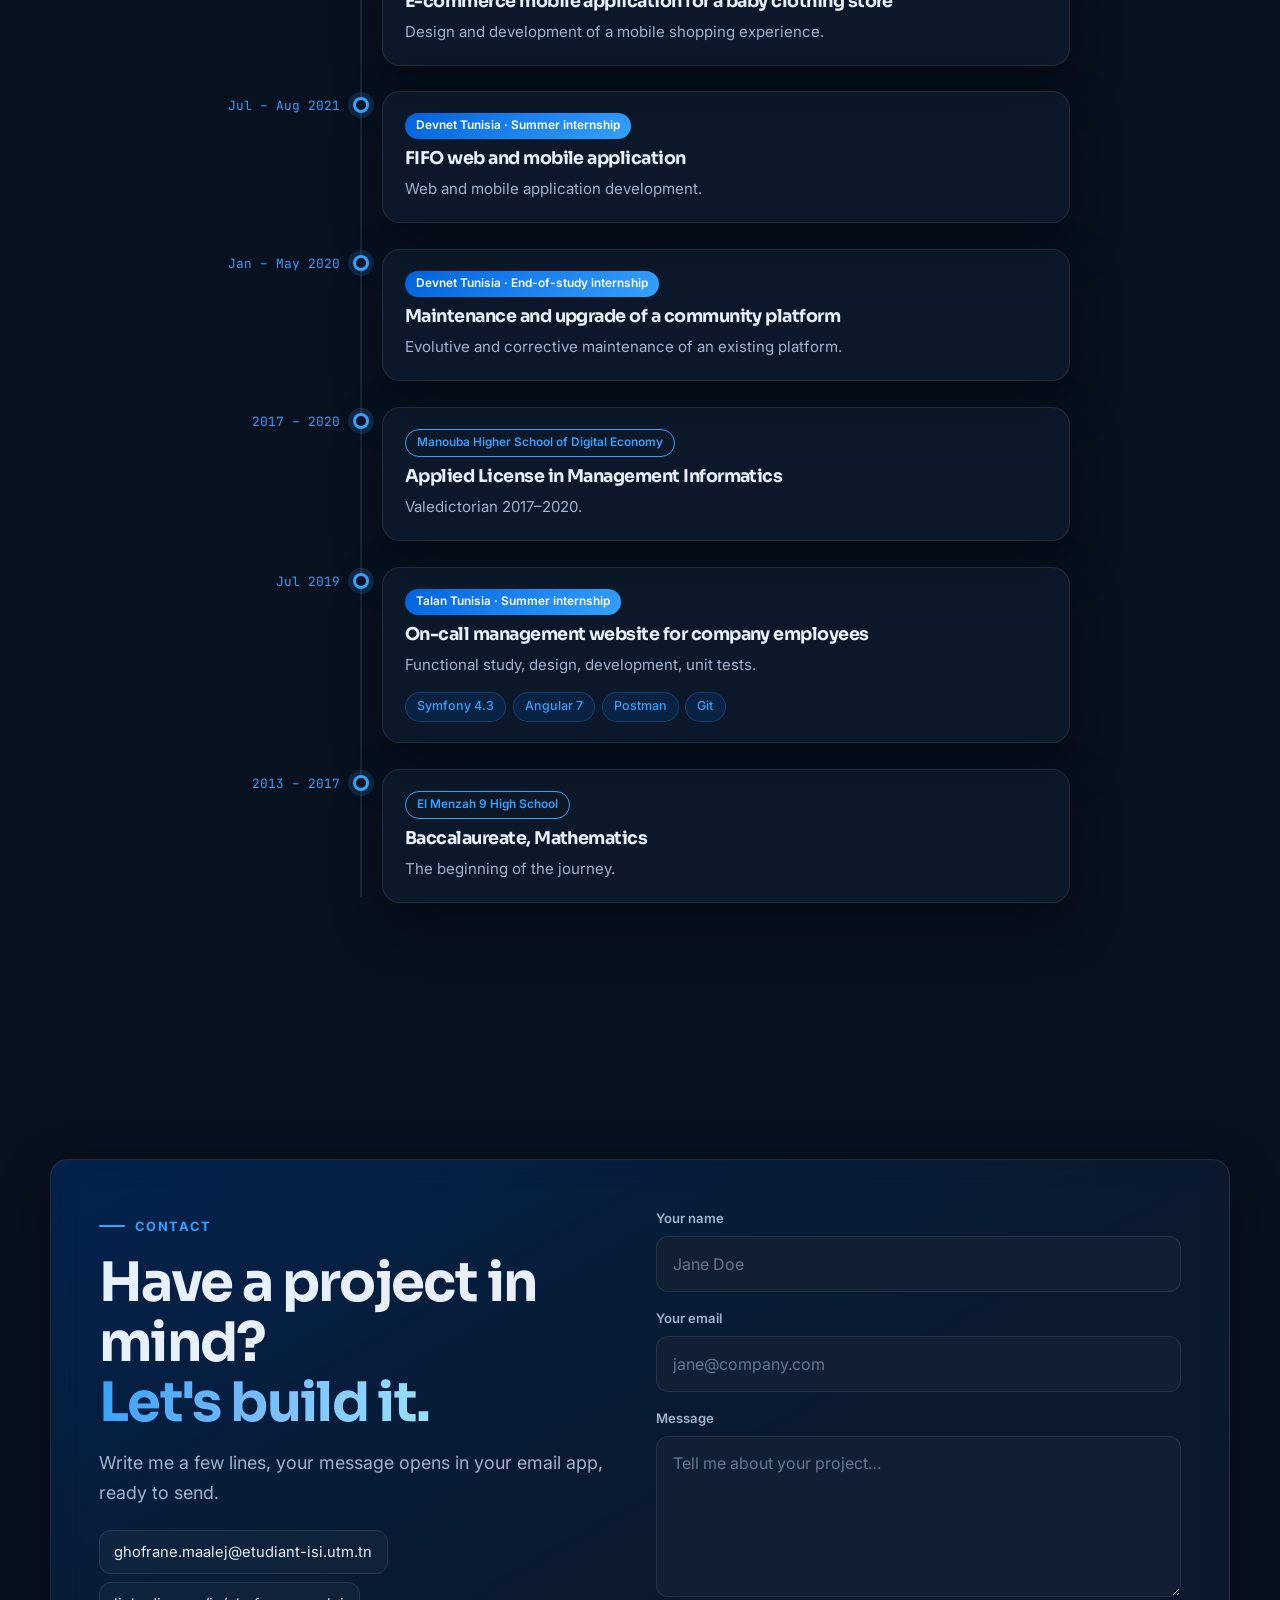
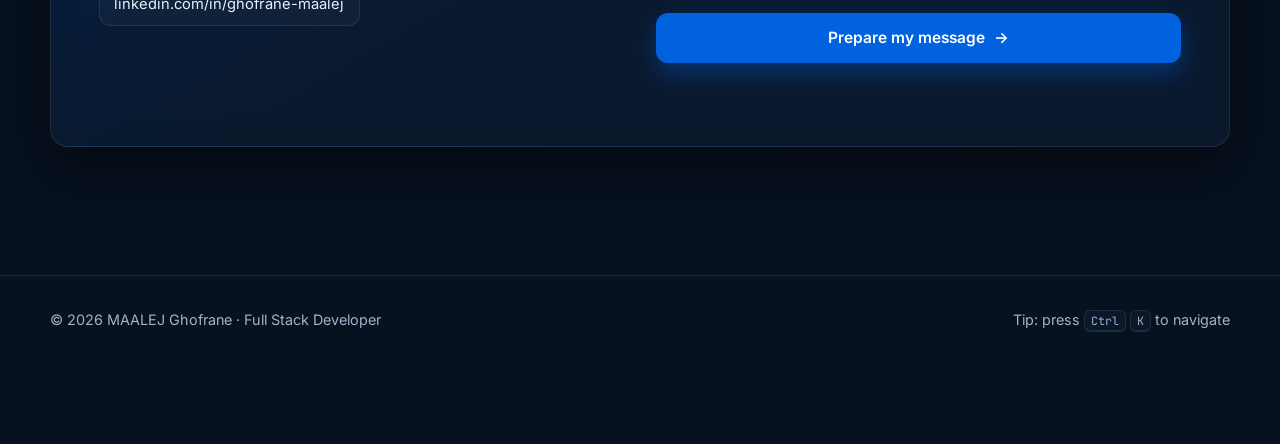
==== commit 178bfb25: "improve" ====
--- a/index.html
+++ b/index.html
@@ -1,15 +1,377 @@
 <!DOCTYPE html>
-<html lang="en">
-  <head>
-    <meta charset="UTF-8" />
-    <link rel="icon" type="image/svg+xml" href="/favicon.ico" />
-    <meta name="viewport" content="width=device-width, initial-scale=1.0" />
-    <title>MAALEJ Ghofrane || Full Stack Developer</title>
-    <script type="module" crossorigin src="/assets/index-7a723404.js"></script>
-    <link rel="stylesheet" href="/assets/index-5c3eccaa.css">
-  </head>
-  <body>
-    <div id="root"></div>
-    
-  </body>
+<html lang="en" data-theme="dark">
+<head>
+  <meta charset="UTF-8" />
+  <meta name="viewport" content="width=device-width, initial-scale=1.0" />
+  <title>MAALEJ Ghofrane | Full Stack Developer</title>
+  <meta name="description" content="Portfolio of MAALEJ Ghofrane, Full Stack Developer: web, mobile, AI and DevOps." />
+  <meta name="theme-color" content="#07111f" />
+  <link rel="icon" href="./favicon.ico" />
+  <link rel="preconnect" href="https://fonts.googleapis.com" />
+  <link rel="preconnect" href="https://fonts.gstatic.com" crossorigin />
+  <link href="https://fonts.googleapis.com/css2?family=Cairo:wght@400;600;700;800&family=Inter:wght@400;500;600;700&family=JetBrains+Mono:wght@400;500&family=Sora:wght@500;600;700;800&display=swap" rel="stylesheet" />
+  <link rel="stylesheet" href="./assets/site.css" />
+  <script>try{var t=localStorage.getItem("theme");if(t)document.documentElement.dataset.theme=t}catch(e){}</script>
+</head>
+<body>
+  <svg width="0" height="0" style="position:absolute" aria-hidden="true" focusable="false">
+  <defs>
+    <clipPath id="uk-s"><path d="M0,0H60V30H0z"/></clipPath>
+    <clipPath id="uk-t"><path d="M30,15H60V30zM30,15V30H0zM30,15H0V0zM30,15V0H60z"/></clipPath>
+  </defs>
+  <!-- United Kingdom (official 1:2 flag, cropped to 3:2) -->
+  <symbol id="flag-en" viewBox="0 0 60 30" preserveAspectRatio="xMidYMid slice">
+    <g clip-path="url(#uk-s)">
+      <path d="M0,0H60V30H0z" fill="#012169"/>
+      <path d="M0,0L60,30M60,0L0,30" stroke="#fff" stroke-width="6"/>
+      <path d="M0,0L60,30M60,0L0,30" clip-path="url(#uk-t)" stroke="#C8102E" stroke-width="4"/>
+      <path d="M30,0V30M0,15H60" stroke="#fff" stroke-width="10"/>
+      <path d="M30,0V30M0,15H60" stroke="#C8102E" stroke-width="6"/>
+    </g>
+  </symbol>
+  <!-- France (3:2) -->
+  <symbol id="flag-fr" viewBox="0 0 3 2">
+    <rect width="3" height="2" fill="#fff"/>
+    <rect width="1" height="2" fill="#0055A4"/>
+    <rect x="2" width="1" height="2" fill="#EF4135"/>
+  </symbol>
+  <!-- Tunisia (3:2): white disc = half the height, red crescent + star -->
+  <symbol id="flag-ar" viewBox="0 0 30 20">
+    <rect width="30" height="20" fill="#E70013"/>
+    <circle cx="15" cy="10" r="5" fill="#fff"/>
+    <circle cx="15" cy="10" r="3.75" fill="#E70013"/>
+    <circle cx="15.8" cy="10" r="3" fill="#fff"/>
+    <polygon points="16.100,8.150 16.515,9.428 17.859,9.428 16.772,10.218 17.187,11.497 16.100,10.707 15.013,11.497 15.428,10.218 14.341,9.428 15.685,9.428" fill="#E70013"/>
+  </symbol>
+  <!-- Spain (3:2): red / yellow / red = 1:2:1 -->
+  <symbol id="flag-es" viewBox="0 0 3 2">
+    <rect width="3" height="2" fill="#AA151B"/>
+    <rect y="0.5" width="3" height="1" fill="#F1BF00"/>
+  </symbol>
+</svg>
+  <a class="skip" href="#main">Skip to content</a>
+  <div class="progress" aria-hidden="true"></div>
+  <div class="aurora" aria-hidden="true"><i></i><i></i><i></i></div>
+  <canvas id="net" aria-hidden="true"></canvas>
+  <div class="cursor-glow" aria-hidden="true"></div>
+
+  <!-- Top bar -->
+  <header class="topbar">
+    <a class="brand" href="#home" aria-label="Home">
+      <span class="brand-mark">MG</span><span class="brand-name">Ghofrane<b>.</b>dev</span>
+    </a>
+    <div class="top-actions">
+      <button class="chip-btn" id="openPalette" aria-label="Open command palette" data-i18n-aria="aria.palette">
+        <svg viewBox="0 0 24 24" aria-hidden="true"><circle cx="11" cy="11" r="7"/><path d="M21 21l-4.3-4.3"/></svg>
+        <span data-i18n="nav.search">Search</span><kbd>Ctrl K</kbd>
+      </button>
+      <div class="lang" id="lang">
+        <button type="button" class="lang-btn" id="langBtn" aria-haspopup="listbox" aria-expanded="false" aria-controls="langMenu" aria-label="Language" data-i18n-aria="aria.lang">
+          <svg class="flag" viewBox="0 0 3 2" aria-hidden="true"><use id="langUse" href="#flag-en"/></svg>
+          <span class="lang-name" id="langName">English</span>
+          <svg class="chev" viewBox="0 0 24 24" aria-hidden="true"><path d="M6 9l6 6 6-6"/></svg>
+        </button>
+        <ul class="lang-menu" id="langMenu" role="listbox" aria-label="Language" hidden>
+          <li role="presentation"><button type="button" role="option" data-lang="en" aria-selected="false"><svg class="flag" viewBox="0 0 3 2" aria-hidden="true"><use href="#flag-en"/></svg><span>English</span></button></li>
+          <li role="presentation"><button type="button" role="option" data-lang="fr" aria-selected="false"><svg class="flag" viewBox="0 0 3 2" aria-hidden="true"><use href="#flag-fr"/></svg><span>Français</span></button></li>
+          <li role="presentation"><button type="button" role="option" data-lang="ar" aria-selected="false"><svg class="flag" viewBox="0 0 3 2" aria-hidden="true"><use href="#flag-ar"/></svg><span>العربية</span></button></li>
+          <li role="presentation"><button type="button" role="option" data-lang="es" aria-selected="false"><svg class="flag" viewBox="0 0 3 2" aria-hidden="true"><use href="#flag-es"/></svg><span>Español</span></button></li>
+        </ul>
+      </div>
+      <button class="chip-btn icon" id="themeBtn" aria-label="Toggle light/dark theme" data-i18n-aria="aria.theme">
+        <svg class="i-moon" viewBox="0 0 24 24" aria-hidden="true"><path d="M21 12.8A9 9 0 1 1 11.2 3a7 7 0 0 0 9.8 9.8z"/></svg>
+        <svg class="i-sun" viewBox="0 0 24 24" aria-hidden="true"><circle cx="12" cy="12" r="4"/><path d="M12 2v2M12 20v2M4.9 4.9l1.4 1.4M17.7 17.7l1.4 1.4M2 12h2M20 12h2M4.9 19.1l1.4-1.4M17.7 6.3l1.4-1.4"/></svg>
+      </button>
+    </div>
+  </header>
+
+  <!-- Dock navigation -->
+  <nav class="dock" aria-label="Main">
+    <a href="#home" data-nav="home"><svg viewBox="0 0 24 24"><path d="M3 9l9-7 9 7v11a2 2 0 0 1-2 2H5a2 2 0 0 1-2-2z"/><path d="M9 22V12h6v10"/></svg><span data-i18n="nav.home">Home</span></a>
+    <a href="#about" data-nav="about"><svg viewBox="0 0 24 24"><path d="M20 21v-2a4 4 0 0 0-4-4H8a4 4 0 0 0-4 4v2"/><circle cx="12" cy="7" r="4"/></svg><span data-i18n="nav.about">About</span></a>
+    <a href="#stack" data-nav="stack"><svg viewBox="0 0 24 24"><path d="M16 18l6-6-6-6M8 6l-6 6 6 6"/></svg><span data-i18n="nav.stack">Stack</span></a>
+    <a href="#projects" data-nav="projects"><svg viewBox="0 0 24 24"><path d="M22 19a2 2 0 0 1-2 2H4a2 2 0 0 1-2-2V5a2 2 0 0 1 2-2h5l2 3h9a2 2 0 0 1 2 2z"/></svg><span data-i18n="nav.projects">Projects</span></a>
+    <a href="#journey" data-nav="journey"><svg viewBox="0 0 24 24"><circle cx="12" cy="12" r="10"/><path d="M12 6v6l4 2"/></svg><span data-i18n="nav.journey">Journey</span></a>
+    <a href="#contact" data-nav="contact"><svg viewBox="0 0 24 24"><path d="M4 4h16a2 2 0 0 1 2 2v12a2 2 0 0 1-2 2H4a2 2 0 0 1-2-2V6a2 2 0 0 1 2-2z"/><path d="M22 6l-10 7L2 6"/></svg><span data-i18n="nav.contact">Contact</span></a>
+  </nav>
+
+  <main id="main">
+    <!-- HERO -->
+    <section id="home" class="hero">
+      <div class="wrap hero-grid">
+        <div class="hero-copy">
+          <p class="eyebrow reveal"><span class="pulse"></span><span data-i18n="hero.eyebrow">Full Stack Developer · Tunisia</span></p>
+          <h1 class="reveal">
+            <span class="hello" data-i18n="hero.hi">Hi, I'm</span>
+            <span class="name">MAALEJ <em>Ghofrane</em></span>
+          </h1>
+          <p class="role reveal"><span data-i18n="hero.build">I build</span> <span id="typed" aria-live="off"></span><span class="caret"></span></p>
+          <p class="lead reveal" data-i18n="hero.lead">A young engineer passionate about Web &amp; Mobile development, artificial intelligence and DevOps. I turn ideas into fast, reliable and well-designed products.</p>
+          <div class="cta reveal">
+            <a class="btn primary magnetic" href="#projects"><span data-i18n="hero.cta1">See my work</span> <span class="arr" aria-hidden="true">→</span></a>
+            <a class="btn ghost magnetic" href="#contact"><span data-i18n="hero.cta2">Let's talk</span></a>
+          </div>
+          <ul class="socials reveal" aria-label="Links">
+            <li><a href="https://www.linkedin.com/in/ghofrane-maalej-66a4a5173/" target="_blank" rel="noopener" aria-label="LinkedIn"><svg viewBox="0 0 24 24"><path d="M16 8a6 6 0 0 1 6 6v7h-4v-7a2 2 0 0 0-4 0v7h-4v-7a6 6 0 0 1 6-6zM2 9h4v12H2zM4 2a2 2 0 1 1 0 4 2 2 0 0 1 0-4z"/></svg></a></li>
+            <li><a href="mailto:ghofrane.maalej@etudiant-isi.utm.tn" aria-label="Email"><svg viewBox="0 0 24 24"><path d="M4 4h16a2 2 0 0 1 2 2v12a2 2 0 0 1-2 2H4a2 2 0 0 1-2-2V6a2 2 0 0 1 2-2z"/><path d="M22 6l-10 7L2 6"/></svg></a></li>
+          </ul>
+        </div>
+
+        <div class="hero-visual reveal">
+          <div class="portrait tilt" data-tilt="10">
+            <div class="portrait-ring"></div>
+            <img src="./assets/bannerImg-23ef4e66.png" alt="Portrait of MAALEJ Ghofrane" width="720" height="720" />
+          </div>
+          <div class="code-card glass spot" aria-hidden="true">
+            <div class="code-dots"><i></i><i></i><i></i></div>
+<pre><span class="k">const</span> <span class="v">ghofrane</span> = {
+  <span class="p">role</span>: <span class="s">"Full Stack Dev"</span>,
+  <span class="p">focus</span>: [<span class="s">"Web"</span>, <span class="s">"Mobile"</span>,
+          <span class="s">"AI"</span>, <span class="s">"DevOps"</span>],
+  <span class="p">coffee</span>: <span class="k">true</span>,
+};</pre>
+          </div>
+        </div>
+      </div>
+      <a class="scroll-hint" href="#about" aria-label="Scroll down"><span></span></a>
+    </section>
+
+    <!-- ABOUT / BENTO -->
+    <section id="about" class="section">
+      <div class="wrap">
+        <header class="sec-head reveal">
+          <p class="eyebrow" data-i18n="about.eyebrow">About</p>
+          <h2 data-i18n-html="about.h2">Engineer by training,<br /><span class="grad">builder by passion.</span></h2>
+        </header>
+
+        <div class="bento">
+          <article class="glass spot b-bio reveal">
+            <h3 data-i18n="about.who">Who I am</h3>
+            <p data-i18n="about.bio">I am a young engineer passionate about Web &amp; Mobile development, artificial intelligence and DevOps. Valedictorian of my engineering diploma in Computer Science (2022–2023), I enjoy the full path from functional study and design to development, tests and deployment.</p>
+          </article>
+
+          <article class="glass spot b-stat reveal">
+            <strong data-count="6" data-suffix="+">0</strong>
+            <span data-i18n="about.s1">Years of experience</span>
+          </article>
+          <article class="glass spot b-stat reveal">
+            <strong data-count="5">0</strong>
+            <span data-i18n="about.s2">Professional internships</span>
+          </article>
+          <article class="glass spot b-stat reveal">
+            <strong data-count="2">0</strong>
+            <span data-i18n="about.s3">Valedictorian diplomas</span>
+          </article>
+
+          <article class="glass spot b-do reveal">
+            <h3 data-i18n="about.do">What I do</h3>
+            <ul class="do-list">
+              <li><b>01</b><span data-i18n="about.d1">App development</span></li>
+              <li><b>02</b><span data-i18n="about.d2">Mobile development</span></li>
+              <li><b>03</b><span data-i18n="about.d3">UX design</span></li>
+              <li><b>04</b><span data-i18n="about.d4">Business strategy</span></li>
+              <li><b>05</b><span data-i18n="about.d5">SEO optimisation</span></li>
+              <li><b>06</b><span data-i18n="about.d6">Hosting websites</span></li>
+            </ul>
+          </article>
+
+          <article class="glass spot b-ai reveal">
+            <h3 data-i18n="about.exp">Currently exploring</h3>
+            <p data-i18n="about.expP">Recommendation systems &amp; Machine Learning, CI/CD with Jenkins and containers with Docker.</p>
+            <div class="orbit" aria-hidden="true"><i></i><i></i><i></i><b></b></div>
+          </article>
+        </div>
+      </div>
+    </section>
+
+    <!-- STACK -->
+    <section id="stack" class="section">
+      <div class="wrap">
+        <header class="sec-head reveal">
+          <p class="eyebrow" data-i18n="stack.eyebrow">Stack</p>
+          <h2 data-i18n-html="stack.h2">Tools I <span class="grad">work with</span></h2>
+        </header>
+
+        <div class="tabs reveal" role="tablist" aria-label="Skill categories">
+          <button role="tab" aria-selected="true" data-cat="all" data-i18n="cat.all">All</button>
+          <button role="tab" aria-selected="false" data-cat="backend" data-i18n="cat.backend">Backend</button>
+          <button role="tab" aria-selected="false" data-cat="frontend" data-i18n="cat.frontend">Frontend</button>
+          <button role="tab" aria-selected="false" data-cat="mobile" data-i18n="cat.mobile">Mobile</button>
+          <button role="tab" aria-selected="false" data-cat="devops" data-i18n="cat.devops">DevOps &amp; AI</button>
+          <button role="tab" aria-selected="false" data-cat="design" data-i18n="cat.design">Design</button>
+        </div>
+
+        <ul class="stack-grid" id="stackGrid"></ul>
+      </div>
+    </section>
+
+    <!-- PROJECTS -->
+    <section id="projects" class="section">
+      <div class="wrap">
+        <header class="sec-head reveal">
+          <p class="eyebrow" data-i18n="proj.eyebrow">Portfolio</p>
+          <h2 data-i18n-html="proj.h2">Selected <span class="grad">projects</span></h2>
+        </header>
+
+        <div class="projects">
+          <article class="project glass spot tilt reveal" data-tilt="5">
+            <div class="p-img"><img src="./assets/projectTwo-c07c40ce.jpg" alt="Grade management project" loading="lazy" /></div>
+            <div class="p-body">
+              <span class="p-num">01</span>
+              <h3 data-i18n="proj.1t">Grade management</h3>
+              <p data-i18n="proj.1d">A web application to manage students, subjects and grades.</p>
+              <ul class="tags"><li>Django</li><li>Python</li></ul>
+            </div>
+          </article>
+          <article class="project glass spot tilt reveal" data-tilt="5">
+            <div class="p-img"><img src="./assets/projectOne-db6ed5ff.jpg" alt="Training management project" loading="lazy" /></div>
+            <div class="p-body">
+              <span class="p-num">02</span>
+              <h3 data-i18n="proj.2t">Training management</h3>
+              <p data-i18n="proj.2d">A full stack platform to organise trainings, sessions and participants.</p>
+              <ul class="tags"><li>Spring Boot</li><li>Angular</li></ul>
+            </div>
+          </article>
+          <article class="project glass spot tilt reveal" data-tilt="5">
+            <div class="p-img"><img src="./assets/projectTwo-c07c40ce.jpg" alt="World Cup project" loading="lazy" /></div>
+            <div class="p-body">
+              <span class="p-num">03</span>
+              <h3 data-i18n="proj.3t">World Cup</h3>
+              <p data-i18n="proj.3d">A football tournament application with a REST API and a modern interface.</p>
+              <ul class="tags"><li>Spring Boot</li><li>Angular</li></ul>
+            </div>
+          </article>
+        </div>
+      </div>
+    </section>
+
+    <!-- JOURNEY -->
+    <section id="journey" class="section">
+      <div class="wrap narrow">
+        <header class="sec-head reveal">
+          <p class="eyebrow" data-i18n="jr.eyebrow">+6 years of experience</p>
+          <h2 data-i18n-html="jr.h2">My <span class="grad">journey</span></h2>
+        </header>
+
+        <div class="tabs reveal" role="tablist" aria-label="Timeline filter">
+          <button role="tab" aria-selected="true" data-filter="all" data-i18n="flt.all">All</button>
+          <button role="tab" aria-selected="false" data-filter="exp" data-i18n="flt.exp">Experience</button>
+          <button role="tab" aria-selected="false" data-filter="edu" data-i18n="flt.edu">Education</button>
+        </div>
+
+        <ol class="timeline" id="timeline">
+          <li class="t-item" data-type="exp">
+            <time data-i18n="j1.time">Feb – Jun 2023</time>
+            <div class="glass spot t-card">
+              <span class="badge" data-i18n="j1.badge">Talan Tunisia · End-of-study internship</span>
+              <h3 data-i18n="j1.title">Profiling, reporting and recommendation application for project management</h3>
+              <p data-i18n="j1.p">Functional study, design, development, tests.</p>
+              <ul class="tags"><li>Symfony 6.2</li><li>React 18.2</li><li>Django 4.2</li><li>Jenkins</li><li>Docker</li><li>Machine Learning</li></ul>
+            </div>
+          </li>
+          <li class="t-item" data-type="edu">
+            <time data-i18n="j2.time">2020 – 2023</time>
+            <div class="glass spot t-card">
+              <span class="badge edu" data-i18n="j2.badge">The Higher Institute of Computer Science</span>
+              <h3 data-i18n="j2.title">National Diploma in Computer Science Engineering</h3>
+              <p data-i18n="j2.p">Software development specialty, valedictorian 2022–2023.</p>
+            </div>
+          </li>
+          <li class="t-item" data-type="exp">
+            <time data-i18n="j3.time">Jul – Aug 2022</time>
+            <div class="glass spot t-card">
+              <span class="badge" data-i18n="j3.badge">Talan Tunisia · Summer internship</span>
+              <h3 data-i18n="j3.title">E-commerce mobile application for a baby clothing store</h3>
+              <p data-i18n="j3.p">Design and development of a mobile shopping experience.</p>
+            </div>
+          </li>
+          <li class="t-item" data-type="exp">
+            <time data-i18n="j4.time">Jul – Aug 2021</time>
+            <div class="glass spot t-card">
+              <span class="badge" data-i18n="j4.badge">Devnet Tunisia · Summer internship</span>
+              <h3 data-i18n="j4.title">FIFO web and mobile application</h3>
+              <p data-i18n="j4.p">Web and mobile application development.</p>
+            </div>
+          </li>
+          <li class="t-item" data-type="exp">
+            <time data-i18n="j5.time">Jan – May 2020</time>
+            <div class="glass spot t-card">
+              <span class="badge" data-i18n="j5.badge">Devnet Tunisia · End-of-study internship</span>
+              <h3 data-i18n="j5.title">Maintenance and upgrade of a community platform</h3>
+              <p data-i18n="j5.p">Evolutive and corrective maintenance of an existing platform.</p>
+            </div>
+          </li>
+          <li class="t-item" data-type="edu">
+            <time data-i18n="j6.time">2017 – 2020</time>
+            <div class="glass spot t-card">
+              <span class="badge edu" data-i18n="j6.badge">Manouba Higher School of Digital Economy</span>
+              <h3 data-i18n="j6.title">Applied License in Management Informatics</h3>
+              <p data-i18n="j6.p">Valedictorian 2017–2020.</p>
+            </div>
+          </li>
+          <li class="t-item" data-type="exp">
+            <time data-i18n="j7.time">Jul 2019</time>
+            <div class="glass spot t-card">
+              <span class="badge" data-i18n="j7.badge">Talan Tunisia · Summer internship</span>
+              <h3 data-i18n="j7.title">On-call management website for company employees</h3>
+              <p data-i18n="j7.p">Functional study, design, development, unit tests.</p>
+              <ul class="tags"><li>Symfony 4.3</li><li>Angular 7</li><li>Postman</li><li>Git</li></ul>
+            </div>
+          </li>
+          <li class="t-item" data-type="edu">
+            <time data-i18n="j8.time">2013 – 2017</time>
+            <div class="glass spot t-card">
+              <span class="badge edu" data-i18n="j8.badge">El Menzah 9 High School</span>
+              <h3 data-i18n="j8.title">Baccalaureate, Mathematics</h3>
+              <p data-i18n="j8.p">The beginning of the journey.</p>
+            </div>
+          </li>
+        </ol>
+      </div>
+    </section>
+
+    <!-- CONTACT -->
+    <section id="contact" class="section">
+      <div class="wrap">
+        <div class="contact glass spot reveal">
+          <div class="contact-copy">
+            <p class="eyebrow" data-i18n="ct.eyebrow">Contact</p>
+            <h2 data-i18n-html="ct.h2">Have a project in mind?<br /><span class="grad">Let's build it.</span></h2>
+            <p class="lead" data-i18n="ct.lead">Write me a few lines, your message opens in your email app, ready to send.</p>
+            <ul class="contact-links">
+              <li><a href="mailto:ghofrane.maalej@etudiant-isi.utm.tn">ghofrane.maalej@etudiant-isi.utm.tn</a></li>
+              <li><a href="https://www.linkedin.com/in/ghofrane-maalej-66a4a5173/" target="_blank" rel="noopener">linkedin.com/in/ghofrane-maalej</a></li>
+            </ul>
+          </div>
+          <form id="contactForm" class="form" novalidate>
+            <label><span data-i18n="ct.name">Your name</span><input name="name" type="text" required autocomplete="name" placeholder="Jane Doe" data-i18n-ph="ct.phName" /></label>
+            <label><span data-i18n="ct.email">Your email</span><input name="email" type="email" required autocomplete="email" placeholder="jane@company.com" data-i18n-ph="ct.phEmail" /></label>
+            <label><span data-i18n="ct.msg">Message</span><textarea name="message" rows="5" required placeholder="Tell me about your project…" data-i18n-ph="ct.phMsg"></textarea></label>
+            <button class="btn primary magnetic" type="submit"><span data-i18n="ct.send">Prepare my message</span> <span class="arr" aria-hidden="true">→</span></button>
+            <p class="form-note" id="formNote" role="status"></p>
+          </form>
+        </div>
+      </div>
+    </section>
+  </main>
+
+  <footer class="footer">
+    <div class="wrap">
+      <p>© <span id="year"></span> <span data-i18n="ft.rights">MAALEJ Ghofrane · Full Stack Developer</span></p>
+      <p class="muted" data-i18n-html="ft.tip">Tip: press <kbd>Ctrl</kbd> <kbd>K</kbd> to navigate</p>
+    </div>
+  </footer>
+
+  <!-- Command palette -->
+  <div class="palette" id="palette" role="dialog" aria-modal="true" aria-label="Command palette" hidden>
+    <div class="palette-box glass">
+      <input id="paletteInput" type="text" placeholder="Type a command or search…" data-i18n-ph="pal.ph" autocomplete="off" aria-label="Search commands" />
+      <ul id="paletteList" role="listbox"></ul>
+      <p class="palette-foot" data-i18n-html="pal.foot"><kbd>↑</kbd><kbd>↓</kbd> navigate <kbd>Enter</kbd> select <kbd>Esc</kbd> close</p>
+    </div>
+  </div>
+
+  <script src="./assets/i18n.js"></script>
+  <script src="./assets/site.js" defer></script>
+</body>
 </html>
--- a/assets/site.css
+++ b/assets/site.css
@@ -0,0 +1,354 @@
+/* ==========================================================================
+   Portfolio — "mission control" design. Palette from soughefagency.netlify.app
+   ========================================================================== */
+:root {
+  --blue: #0062df;
+  --blue-dark: #004fb5;
+  --sky: #35a1ff;
+  --soft: #73baff;
+  --bg: #07111f;
+  --bg-2: #0b1727;
+  --card: rgba(16, 31, 50, 0.55);
+  --card-solid: #101f32;
+  --line: rgba(255, 255, 255, 0.09);
+  --text: #e8f0fb;
+  --muted: #9fb3cc;
+  --on-blue: #fff;
+  --radius: 18px;
+  --shadow: 0 20px 50px rgba(0, 0, 0, 0.4);
+  --aurora-op: 0.55;
+  --font: Inter, ui-sans-serif, system-ui, -apple-system, "Segoe UI", sans-serif;
+  --display: Sora, Inter, ui-sans-serif, system-ui, sans-serif;
+  --mono: "JetBrains Mono", ui-monospace, SFMono-Regular, Menlo, monospace;
+  color-scheme: dark;
+}
+[data-theme="light"] {
+  --bg: #f3f8ff;
+  --bg-2: #ffffff;
+  --card: rgba(255, 255, 255, 0.72);
+  --card-solid: #ffffff;
+  --line: #dbe6f3;
+  --text: #101b2c;
+  --muted: #56677e;
+  --shadow: 0 18px 44px rgba(15, 39, 71, 0.1);
+  --aurora-op: 0.35;
+  --sky: #0062df;
+  --soft: #0062df;
+  color-scheme: light;
+}
+
+*, *::before, *::after { box-sizing: border-box; }
+html { scroll-behavior: smooth; scroll-padding-top: 5rem; }
+body {
+  margin: 0; background: var(--bg); color: var(--text);
+  font-family: var(--font); line-height: 1.65; overflow-x: clip;
+  -webkit-font-smoothing: antialiased; text-rendering: optimizeLegibility;
+  transition: background 0.4s ease, color 0.4s ease;
+}
+img { max-width: 100%; display: block; }
+a { color: inherit; text-decoration: none; }
+ul, ol { list-style: none; margin: 0; padding: 0; }
+h1, h2, h3, p { margin: 0; }
+h1, h2, h3 { font-family: var(--display); letter-spacing: -0.03em; line-height: 1.1; overflow-wrap: break-word; }
+button { font: inherit; color: inherit; cursor: pointer; }
+::selection { background: var(--blue); color: #fff; }
+kbd { font-family: var(--mono); font-size: 0.72rem; padding: 2px 6px; border: 1px solid var(--line); border-bottom-width: 2px; border-radius: 6px; background: var(--card); color: var(--muted); }
+:focus-visible { outline: 3px solid var(--sky); outline-offset: 3px; border-radius: 8px; }
+svg { width: 20px; height: 20px; fill: none; stroke: currentColor; stroke-width: 1.8; stroke-linecap: round; stroke-linejoin: round; }
+
+.skip { position: fixed; left: 1rem; top: -4rem; z-index: 200; background: var(--blue); color: #fff; padding: 0.6rem 1rem; border-radius: 10px; }
+.skip:focus { top: 1rem; }
+.wrap { width: min(100% - 2rem, 1180px); margin-inline: auto; }
+.wrap.narrow { width: min(100% - 2rem, 860px); }
+.muted { color: var(--muted); }
+.grad { background: linear-gradient(100deg, var(--sky), var(--soft) 45%, #9be0ff); -webkit-background-clip: text; background-clip: text; color: transparent; }
+[data-theme="light"] .grad { background-image: linear-gradient(100deg, #0062df, #35a1ff); }
+
+/* ---------- Ambient background ---------- */
+.aurora { position: fixed; inset: 0; z-index: -3; overflow: hidden; pointer-events: none; }
+.aurora i { position: absolute; width: 55vmax; height: 55vmax; border-radius: 50%; filter: blur(90px); opacity: var(--aurora-op); animation: drift 22s ease-in-out infinite alternate; }
+.aurora i:nth-child(1) { background: radial-gradient(circle, #0062df, transparent 65%); top: -20vmax; right: -15vmax; }
+.aurora i:nth-child(2) { background: radial-gradient(circle, #35a1ff, transparent 65%); bottom: -25vmax; left: -20vmax; animation-delay: -8s; opacity: calc(var(--aurora-op) * 0.6); }
+.aurora i:nth-child(3) { background: radial-gradient(circle, #004fb5, transparent 65%); top: 35vh; left: 30vw; width: 35vmax; height: 35vmax; animation-delay: -14s; opacity: calc(var(--aurora-op) * 0.5); }
+@keyframes drift { to { transform: translate3d(6vmax, 5vmax, 0) scale(1.12); } }
+#net { position: fixed; inset: 0; width: 100%; height: 100%; z-index: -2; pointer-events: none; }
+body::before { /* subtle grid */
+  content: ""; position: fixed; inset: 0; z-index: -2; pointer-events: none; opacity: 0.5;
+  background-image: linear-gradient(var(--line) 1px, transparent 1px), linear-gradient(90deg, var(--line) 1px, transparent 1px);
+  background-size: 64px 64px;
+  -webkit-mask-image: radial-gradient(ellipse at 50% 20%, #000 10%, transparent 70%);
+  mask-image: radial-gradient(ellipse at 50% 20%, #000 10%, transparent 70%);
+}
+.cursor-glow { position: fixed; left: 0; top: 0; width: 420px; height: 420px; margin: -210px 0 0 -210px; z-index: -1; pointer-events: none; opacity: 0; transition: opacity 0.4s;
+  background: radial-gradient(circle, rgba(53, 161, 255, 0.16), transparent 65%); will-change: transform; }
+.cursor-glow.on { opacity: 1; }
+.progress { position: fixed; top: 0; left: 0; height: 3px; width: 100%; z-index: 120; transform-origin: left; transform: scaleX(0); background: linear-gradient(90deg, var(--blue), var(--sky), var(--soft)); }
+
+/* ---------- Glass + spotlight ---------- */
+.glass { background: var(--card); border: 1px solid var(--line); border-radius: var(--radius); -webkit-backdrop-filter: blur(16px) saturate(150%); backdrop-filter: blur(16px) saturate(150%); box-shadow: var(--shadow); }
+.spot { position: relative; overflow: hidden; transition: border-color 0.3s, transform 0.3s ease; }
+.spot::before { content: ""; position: absolute; inset: 0; border-radius: inherit; pointer-events: none; opacity: 0; transition: opacity 0.35s;
+  background: radial-gradient(420px circle at var(--mx, 50%) var(--my, 50%), rgba(53, 161, 255, 0.16), transparent 60%); }
+.spot::after { content: ""; position: absolute; inset: 0; border-radius: inherit; padding: 1px; pointer-events: none; opacity: 0; transition: opacity 0.35s;
+  background: radial-gradient(320px circle at var(--mx, 50%) var(--my, 50%), var(--sky), transparent 60%);
+  -webkit-mask: linear-gradient(#000 0 0) content-box, linear-gradient(#000 0 0); -webkit-mask-composite: xor; mask-composite: exclude; }
+.spot:hover::before, .spot:hover::after { opacity: 1; }
+.spot > * { position: relative; z-index: 1; }
+
+/* ---------- Top bar + dock ---------- */
+.topbar { position: fixed; inset: 0 0 auto 0; z-index: 100; display: flex; align-items: center; justify-content: space-between; padding: 0.9rem clamp(1rem, 3vw, 2rem); pointer-events: none; }
+.topbar > * { pointer-events: auto; }
+.brand { display: inline-flex; align-items: center; gap: 0.6rem; font-family: var(--display); font-weight: 700; }
+.brand-mark { display: grid; place-items: center; width: 40px; height: 40px; border-radius: 12px; background: linear-gradient(135deg, var(--blue), var(--sky)); color: #fff; font-size: 0.85rem; box-shadow: 0 8px 22px rgba(0, 98, 223, 0.45); }
+.brand-name b { color: var(--sky); }
+.top-actions { display: flex; gap: 0.5rem; }
+.chip-btn { display: inline-flex; align-items: center; gap: 0.55rem; height: 42px; padding: 0 0.9rem; border-radius: 12px; border: 1px solid var(--line); background: var(--card); -webkit-backdrop-filter: blur(14px); backdrop-filter: blur(14px); color: var(--muted); font-size: 0.88rem; transition: border-color 0.2s, color 0.2s, transform 0.2s; }
+.chip-btn:hover { color: var(--text); border-color: var(--sky); transform: translateY(-1px); }
+.chip-btn.icon { width: 42px; padding: 0; justify-content: center; }
+.i-sun { display: none; }
+[data-theme="light"] .i-sun { display: block; }
+[data-theme="light"] .i-moon { display: none; }
+
+.dock { position: fixed; left: 50%; bottom: 1.1rem; z-index: 100; transform: translateX(-50%); display: flex; gap: 0.2rem; padding: 0.4rem; border-radius: 20px; border: 1px solid var(--line); background: var(--card); -webkit-backdrop-filter: blur(18px) saturate(160%); backdrop-filter: blur(18px) saturate(160%); box-shadow: var(--shadow); max-width: calc(100vw - 1.5rem); }
+.dock a { position: relative; display: flex; align-items: center; gap: 0.5rem; height: 46px; padding: 0 0.85rem; border-radius: 14px; color: var(--muted); font-size: 0.88rem; font-weight: 500; transition: color 0.25s, background 0.25s, transform 0.25s; }
+.dock a:hover { color: var(--text); transform: translateY(-3px); }
+.dock a.active { color: #fff; background: linear-gradient(135deg, var(--blue), var(--sky)); box-shadow: 0 8px 22px rgba(0, 98, 223, 0.45); }
+
+/* ---------- Layout / typography ---------- */
+.section { padding: clamp(4.5rem, 10vw, 8rem) 0; position: relative; }
+.sec-head { margin-bottom: clamp(2rem, 5vw, 3.2rem); }
+.sec-head h2, .contact h2 { font-size: clamp(2rem, 5vw, 3.4rem); font-weight: 700; }
+.eyebrow { display: inline-flex; align-items: center; gap: 10px; margin-bottom: 1rem; color: var(--sky); font-size: 0.8rem; font-weight: 700; letter-spacing: 0.14em; text-transform: uppercase; }
+.sec-head .eyebrow::before, .contact .eyebrow::before { content: ""; width: 26px; height: 2px; background: currentColor; border-radius: 2px; }
+.pulse { width: 9px; height: 9px; border-radius: 50%; background: #35e08f; box-shadow: 0 0 0 0 rgba(53, 224, 143, 0.6); animation: ping 2s infinite; }
+@keyframes ping { 70% { box-shadow: 0 0 0 10px rgba(53, 224, 143, 0); } 100% { box-shadow: 0 0 0 0 rgba(53, 224, 143, 0); } }
+.lead { color: var(--muted); font-size: clamp(1rem, 1.5vw, 1.12rem); max-width: 58ch; }
+
+.btn { display: inline-flex; align-items: center; justify-content: center; gap: 0.6rem; min-height: 50px; padding: 0 1.6rem; border-radius: 12px; border: 1px solid transparent; font-weight: 600; font-size: 0.97rem; transition: transform 0.2s, box-shadow 0.25s, background 0.25s, border-color 0.25s; }
+.btn.primary { background: var(--blue); color: #fff; box-shadow: 0 10px 26px rgba(0, 98, 223, 0.4); }
+.btn.primary:hover { background: var(--blue-dark); box-shadow: 0 14px 34px rgba(8, 124, 255, 0.5); }
+.btn.ghost { border-color: var(--line); background: var(--card); color: var(--text); }
+.btn.ghost:hover { border-color: var(--sky); }
+.btn .arr { display: inline-block; transition: transform 0.25s; }
+.btn:hover .arr { transform: translateX(4px); }
+
+/* ---------- Hero ---------- */
+.hero { min-height: 100svh; display: flex; align-items: center; padding: 7rem 0 7rem; position: relative; }
+.hero-grid { display: grid; gap: 3rem; align-items: center; }
+.hero-grid > *, .bento > *, .contact > * { min-width: 0; }
+.hello { display: block; color: var(--muted); font-size: clamp(1.1rem, 2.5vw, 1.5rem); font-weight: 500; margin-bottom: 0.6rem; letter-spacing: 0; }
+.name { display: block; font-size: clamp(2.4rem, 11vw, 5.6rem); font-weight: 800; letter-spacing: -0.045em; line-height: 1; }
+.name em { display: block; font-style: normal; background: linear-gradient(100deg, var(--sky), #9be0ff 60%, var(--soft)); -webkit-background-clip: text; background-clip: text; color: transparent; }
+[data-theme="light"] .name em { background-image: linear-gradient(100deg, #0062df, #35a1ff); }
+.role { margin: 1.4rem 0 1rem; font-family: var(--display); font-size: clamp(1.25rem, 3vw, 1.9rem); font-weight: 600; min-height: 1.3em; }
+#typed { color: var(--sky); }
+.caret { display: inline-block; width: 3px; height: 1.1em; margin-left: 4px; vertical-align: -0.15em; background: var(--sky); animation: blink 1s steps(1) infinite; }
+@keyframes blink { 50% { opacity: 0; } }
+.cta { display: flex; flex-wrap: wrap; gap: 0.8rem; margin: 2rem 0 1.8rem; }
+.socials { display: flex; gap: 0.6rem; }
+.socials a { display: grid; place-items: center; width: 46px; height: 46px; border-radius: 13px; border: 1px solid var(--line); background: var(--card); color: var(--muted); transition: all 0.25s; }
+.socials a:hover { background: var(--blue); color: #fff; border-color: var(--sky); transform: translateY(-3px); box-shadow: 0 10px 24px rgba(0, 98, 223, 0.45); }
+
+.hero-visual { position: relative; display: grid; place-items: center; padding: 1rem 0 3rem; }
+.portrait { position: relative; width: min(78vw, 420px); aspect-ratio: 1; border-radius: 32px; background: linear-gradient(160deg, #ffffff, #dcecff 70%, #bcdcff); box-shadow: 0 30px 70px rgba(0, 98, 223, 0.35), 0 0 0 1px rgba(255, 255, 255, 0.5) inset; transform-style: preserve-3d; transition: transform 0.2s ease-out; }
+.portrait img { width: 100%; height: 100%; object-fit: cover; border-radius: inherit; mix-blend-mode: multiply; }
+.portrait-ring { position: absolute; inset: -14px; border-radius: 42px; border: 1px dashed rgba(53, 161, 255, 0.5); animation: spin 40s linear infinite; pointer-events: none; }
+@keyframes spin { to { transform: rotate(360deg); } }
+.float { position: absolute; padding: 0.4rem 0.85rem; border-radius: 999px; font-size: 0.8rem; font-weight: 600; color: var(--text); background: var(--card-solid); border: 1px solid var(--line); box-shadow: var(--shadow); transform: translateZ(60px); animation: bob 6s ease-in-out infinite; white-space: nowrap; }
+.float::before { content: ""; display: inline-block; width: 7px; height: 7px; margin-right: 7px; border-radius: 50%; background: var(--sky); }
+.f1 { top: 8%; left: -9%; } .f2 { top: 24%; right: -10%; animation-delay: -1.5s; } .f3 { bottom: 26%; left: -12%; animation-delay: -3s; }
+.f4 { bottom: 8%; right: -6%; animation-delay: -4.5s; } .f5 { top: -4%; right: 18%; animation-delay: -2s; }
+@keyframes bob { 50% { translate: 0 -10px; } }
+.code-card { position: absolute; left: 0; bottom: -0.5rem; padding: 0.9rem 1.1rem 1rem; font-family: var(--mono); font-size: 0.74rem; line-height: 1.55; display: none; border-radius: 16px; }
+.code-card pre { margin: 0; white-space: pre; }
+.code-dots { display: flex; gap: 5px; margin-bottom: 0.5rem; }
+.code-dots i { width: 8px; height: 8px; border-radius: 50%; background: #ff5f57; }
+.code-dots i:nth-child(2) { background: #febc2e; } .code-dots i:nth-child(3) { background: #28c840; }
+.k { color: #c792ea; } .v { color: var(--soft); } .p { color: #82aaff; } .s { color: #c3e88d; }
+[data-theme="light"] .k { color: #7b3fb5; } [data-theme="light"] .p { color: #0062df; } [data-theme="light"] .s { color: #1f8a3b; } [data-theme="light"] .v { color: #004fb5; }
+.scroll-hint { position: absolute; left: 50%; bottom: 6.2rem; width: 26px; height: 42px; border: 2px solid var(--muted); border-radius: 14px; transform: translateX(-50%); opacity: 0.6; display: none; }
+.scroll-hint span { position: absolute; left: 50%; top: 8px; width: 4px; height: 8px; margin-left: -2px; border-radius: 2px; background: var(--sky); animation: wheel 1.8s infinite; }
+@keyframes wheel { 0% { opacity: 1; transform: translateY(0); } 100% { opacity: 0; transform: translateY(14px); } }
+
+/* ---------- Bento ---------- */
+.bento { display: grid; gap: 1rem; grid-template-columns: repeat(2, 1fr); }
+.bento > article { padding: 1.5rem; }
+.bento h3 { font-size: 1.15rem; margin-bottom: 0.8rem; }
+.bento p { color: var(--muted); }
+.b-bio { grid-column: 1 / -1; }
+.b-stat { display: flex; flex-direction: column; justify-content: center; gap: 0.2rem; }
+.b-stat:nth-of-type(4) { grid-column: 1 / -1; }
+.b-stat strong { font-family: var(--display); font-size: clamp(2.4rem, 6vw, 3.6rem); font-weight: 800; letter-spacing: -0.04em; background: linear-gradient(120deg, var(--text), var(--sky)); -webkit-background-clip: text; background-clip: text; color: transparent; }
+.b-stat span { color: var(--muted); font-size: 0.92rem; }
+.b-do, .b-ai { grid-column: 1 / -1; }
+.do-list { display: grid; grid-template-columns: repeat(2, 1fr); gap: 0.6rem; }
+.do-list li { display: flex; align-items: center; gap: 0.7rem; padding: 0.7rem 0.9rem; border: 1px solid var(--line); border-radius: 12px; font-weight: 500; font-size: 0.95rem; background: rgba(255, 255, 255, 0.02); transition: border-color 0.2s, transform 0.2s; }
+.do-list li:hover { border-color: var(--sky); transform: translateX(4px); }
+.do-list b { font-family: var(--mono); font-size: 0.75rem; color: var(--sky); font-weight: 500; }
+.b-ai { min-height: 190px; }
+.b-ai p { max-width: 22ch; }
+.orbit { position: absolute; right: 1.5rem; bottom: 1rem; width: 130px; height: 130px; }
+.orbit b { position: absolute; inset: 50% auto auto 50%; width: 22px; height: 22px; margin: -11px; border-radius: 50%; background: linear-gradient(135deg, var(--blue), var(--sky)); box-shadow: 0 0 24px var(--sky); }
+.orbit i { position: absolute; inset: 0; border: 1px solid var(--line); border-radius: 50%; animation: spin 14s linear infinite; }
+.orbit i::after { content: ""; position: absolute; top: -4px; left: 50%; width: 8px; height: 8px; margin-left: -4px; border-radius: 50%; background: var(--sky); }
+.orbit i:nth-child(2) { inset: 20px; animation-duration: 9s; animation-direction: reverse; }
+.orbit i:nth-child(3) { inset: 38px; animation-duration: 6s; }
+
+/* ---------- Stack ---------- */
+.tabs { display: flex; flex-wrap: wrap; gap: 0.5rem; margin-bottom: 1.8rem; }
+.tabs button { padding: 0.5rem 1.05rem; border-radius: 999px; border: 1px solid var(--line); background: var(--card); color: var(--muted); font-size: 0.88rem; font-weight: 500; transition: all 0.25s; }
+.tabs button:hover { color: var(--text); border-color: var(--sky); }
+.tabs button[aria-selected="true"] { background: var(--blue); border-color: var(--blue); color: #fff; box-shadow: 0 8px 20px rgba(0, 98, 223, 0.4); }
+.stack-grid { display: grid; gap: 0.8rem; grid-template-columns: repeat(2, 1fr); }
+.skill { position: relative; display: flex; flex-direction: column; gap: 0.6rem; padding: 1.1rem; border-radius: 16px; animation: pop 0.45s ease both; }
+.skill .ico { display: grid; place-items: center; width: 52px; height: 52px; border-radius: 14px; background: #fff; box-shadow: 0 6px 16px rgba(0, 0, 0, 0.25), 0 0 0 1px rgba(255, 255, 255, 0.5) inset; transition: transform 0.3s ease, box-shadow 0.3s ease; }
+.skill .ico img { width: 32px; height: 32px; object-fit: contain; border-radius: 0; }
+.skill:hover .ico { transform: translateY(-2px) rotate(-4deg) scale(1.06); box-shadow: 0 12px 26px rgba(0, 98, 223, 0.35); }
+[data-theme="light"] .skill .ico { box-shadow: 0 4px 12px rgba(15, 39, 71, 0.12); border: 1px solid var(--line); }
+.skill h3 { font-size: 1rem; font-family: var(--font); letter-spacing: 0; font-weight: 600; }
+.skill small { color: var(--muted); font-size: 0.78rem; text-transform: uppercase; letter-spacing: 0.08em; }
+.skill:hover { transform: translateY(-4px); }
+@keyframes pop { from { opacity: 0; transform: translateY(14px) scale(0.97); } }
+
+/* ---------- Projects ---------- */
+.projects { display: grid; gap: 1.2rem; }
+.project { display: flex; flex-direction: column; transform-style: preserve-3d; transition: transform 0.2s ease-out, border-color 0.3s; }
+.p-img { aspect-ratio: 16 / 10; overflow: hidden; background: linear-gradient(135deg, var(--blue), var(--bg-2)); }
+.p-img img { width: 100%; height: 100%; object-fit: cover; transition: transform 0.7s ease; }
+.project:hover .p-img img { transform: scale(1.08); }
+.p-body { position: relative; padding: 1.4rem 1.5rem 1.6rem; display: flex; flex-direction: column; gap: 0.6rem; }
+.p-num { position: absolute; top: 1rem; right: 1.3rem; font-family: var(--display); font-weight: 800; font-size: 2.6rem; line-height: 1; color: transparent; -webkit-text-stroke: 1px var(--line); }
+.p-body h3 { font-size: 1.35rem; }
+.p-body p { color: var(--muted); font-size: 0.95rem; }
+.tags { display: flex; flex-wrap: wrap; gap: 0.4rem; margin-top: 0.4rem; }
+.tags li { padding: 0.22rem 0.7rem; border-radius: 999px; font-size: 0.78rem; font-weight: 500; color: var(--sky); background: rgba(0, 98, 223, 0.14); border: 1px solid rgba(53, 161, 255, 0.25); }
+
+/* ---------- Timeline ---------- */
+.timeline { position: relative; display: flex; flex-direction: column; gap: 1.2rem; padding-left: 1.8rem; --p: 0; }
+.timeline::before, .timeline::after { content: ""; position: absolute; left: 7px; top: 0.4rem; width: 2px; border-radius: 2px; }
+.timeline::before { bottom: 0.4rem; background: var(--line); }
+.timeline::after { height: calc((100% - 0.8rem) * var(--p)); background: linear-gradient(var(--blue), var(--sky)); box-shadow: 0 0 14px var(--sky); }
+.t-item { position: relative; animation: pop 0.45s ease both; }
+.t-item[hidden] { display: none; }
+.t-item::before { content: ""; position: absolute; left: -1.8rem; top: 0.35rem; width: 16px; height: 16px; border-radius: 50%; background: var(--bg); border: 3px solid var(--sky); box-shadow: 0 0 0 5px rgba(53, 161, 255, 0.15); z-index: 2; }
+.t-item time { display: block; margin-bottom: 0.5rem; font-family: var(--mono); font-size: 0.8rem; color: var(--sky); }
+.t-card { padding: 1.3rem 1.4rem; display: flex; flex-direction: column; gap: 0.5rem; }
+.t-card h3 { font-size: 1.1rem; line-height: 1.25; }
+.t-card p { color: var(--muted); font-size: 0.94rem; }
+.badge { align-self: flex-start; padding: 0.2rem 0.7rem; border-radius: 999px; font-size: 0.74rem; font-weight: 600; color: #fff; background: linear-gradient(135deg, var(--blue), var(--sky)); }
+.badge.edu { background: transparent; color: var(--sky); border: 1px solid var(--sky); }
+
+/* ---------- Contact ---------- */
+.contact { display: grid; gap: 2rem; padding: clamp(1.4rem, 4vw, 3rem); background: linear-gradient(150deg, rgba(0, 98, 223, 0.22), var(--card) 55%); }
+.contact .lead { margin: 1rem 0 1.4rem; }
+.contact-links { display: grid; gap: 0.5rem; }
+.contact-links a { display: inline-block; padding: 0.55rem 0.9rem; border: 1px solid var(--line); border-radius: 12px; background: rgba(255, 255, 255, 0.03); font-size: 0.92rem; word-break: break-all; transition: all 0.2s; }
+.contact-links a:hover { border-color: var(--sky); color: var(--sky); transform: translateX(4px); }
+.form { display: grid; gap: 1rem; align-content: start; }
+.form label { display: grid; gap: 0.4rem; }
+.form label span { font-size: 0.82rem; font-weight: 600; color: var(--muted); }
+.form input, .form textarea { width: 100%; padding: 0.85rem 1rem; border-radius: 12px; border: 1px solid var(--line); background: var(--card-solid); color: var(--text); font: inherit; transition: border-color 0.2s, box-shadow 0.2s; resize: vertical; }
+.form input::placeholder, .form textarea::placeholder { color: var(--muted); opacity: 0.6; }
+.form input:hover, .form textarea:hover { border-color: rgba(53, 161, 255, 0.5); }
+.form input:focus-visible, .form textarea:focus-visible { outline: none; border-color: var(--sky); box-shadow: 0 0 0 4px rgba(53, 161, 255, 0.22); }
+.form .invalid { border-color: #ff6b6b; }
+.form-note { min-height: 1.4em; font-size: 0.88rem; color: var(--muted); }
+
+.footer { padding: 2rem 0 7rem; border-top: 1px solid var(--line); color: var(--muted); font-size: 0.9rem; }
+.footer .wrap { display: flex; flex-wrap: wrap; justify-content: space-between; gap: 0.6rem; }
+
+/* ---------- Command palette ---------- */
+.palette { position: fixed; inset: 0; z-index: 300; display: grid; justify-items: center; align-items: start; padding: 14vh 1rem 1rem; background: rgba(3, 8, 16, 0.6); -webkit-backdrop-filter: blur(6px); backdrop-filter: blur(6px); animation: fade 0.2s ease; }
+.palette[hidden] { display: none; }
+@keyframes fade { from { opacity: 0; } }
+.palette-box { width: min(100%, 600px); padding: 0.6rem; background: var(--card-solid); animation: rise 0.25s ease; }
+@keyframes rise { from { opacity: 0; transform: translateY(12px) scale(0.98); } }
+#paletteInput { width: 100%; padding: 1rem; border: 0; border-bottom: 1px solid var(--line); background: transparent; color: var(--text); font: inherit; font-size: 1.05rem; outline: none; }
+#paletteList { max-height: 50vh; overflow: auto; padding: 0.5rem 0; }
+#paletteList li { display: flex; align-items: center; justify-content: space-between; gap: 1rem; padding: 0.7rem 0.9rem; border-radius: 10px; cursor: pointer; color: var(--muted); }
+#paletteList li small { font-family: var(--mono); font-size: 0.72rem; opacity: 0.7; }
+#paletteList li[aria-selected="true"] { background: var(--blue); color: #fff; }
+.palette-foot { display: flex; gap: 0.4rem; align-items: center; padding: 0.6rem 0.9rem 0.3rem; font-size: 0.76rem; color: var(--muted); }
+
+/* ---------- Language menu ---------- */
+.lang { position: relative; }
+.lang-btn { display: inline-flex; align-items: center; gap: 0.55rem; height: 42px; padding: 0 0.7rem; border-radius: 12px; border: 1px solid var(--line); background: var(--card); -webkit-backdrop-filter: blur(14px); backdrop-filter: blur(14px); color: var(--muted); font-size: 0.88rem; transition: border-color 0.2s, color 0.2s; }
+.lang-btn:hover, .lang-btn[aria-expanded="true"] { color: var(--text); border-color: var(--sky); }
+.lang-btn .chev { width: 14px; height: 14px; transition: transform 0.2s; }
+.lang-btn[aria-expanded="true"] .chev { transform: rotate(180deg); }
+.flag { width: 24px; height: 16px; flex: none; fill: none; stroke: none; border-radius: 3px; shape-rendering: geometricPrecision; box-shadow: 0 0 0 1px rgba(128, 144, 166, 0.45), 0 1px 3px rgba(0, 0, 0, 0.3); }
+.lang-menu { position: absolute; top: calc(100% + 8px); inset-inline-end: 0; min-width: 11rem; padding: 0.35rem; border-radius: 14px; border: 1px solid var(--line); background: var(--card-solid); box-shadow: var(--shadow); animation: rise 0.18s ease; z-index: 130; }
+.lang-menu[hidden] { display: none; }
+.lang-menu button { display: flex; align-items: center; gap: 0.7rem; width: 100%; padding: 0.6rem 0.75rem; border: 0; border-radius: 9px; background: transparent; color: var(--muted); font-size: 0.92rem; text-align: start; }
+.lang-menu button:hover, .lang-menu button:focus-visible { background: rgba(53, 161, 255, 0.14); color: var(--text); outline: none; }
+.lang-menu button[aria-selected="true"] { color: #fff; background: var(--blue); }
+
+/* ---------- Right-to-left (Arabic) ---------- */
+[lang="ar"] { --font: Cairo, Inter, ui-sans-serif, system-ui, sans-serif; --display: Cairo, Sora, Inter, sans-serif; }
+[dir="rtl"] h1, [dir="rtl"] h2, [dir="rtl"] h3, [dir="rtl"] .name, [dir="rtl"] .eyebrow, [dir="rtl"] .brand { letter-spacing: 0; }
+[dir="rtl"] .eyebrow { text-transform: none; }
+[dir="rtl"] .arr { transform: scaleX(-1); }
+[dir="rtl"] .btn:hover .arr { transform: scaleX(-1) translateX(4px); }
+[dir="rtl"] .code-card pre, [dir="rtl"] .contact-links a, [dir="rtl"] .brand, [dir="rtl"] .p-num, [dir="rtl"] .kbd, [dir="rtl"] kbd { direction: ltr; unicode-bidi: isolate; }
+[dir="rtl"] .contact-links a { text-align: left; }
+[dir="rtl"] .do-list li:hover { transform: translateX(-4px); }
+[dir="rtl"] .contact-links a:hover { transform: translateX(-4px); }
+[dir="rtl"] .p-num { right: auto; left: 1.3rem; }
+[dir="rtl"] .orbit { right: auto; left: 1.5rem; }
+[dir="rtl"] .timeline { padding-left: 0; padding-right: 1.8rem; }
+[dir="rtl"] .timeline::before, [dir="rtl"] .timeline::after { left: auto; right: 7px; }
+[dir="rtl"] .t-item::before { left: auto; right: -1.8rem; }
+[dir="rtl"] .badge { direction: rtl; }
+[dir="rtl"] .scroll-hint { left: auto; right: 50%; transform: translateX(50%); }
+
+/* ---------- Scroll reveal ---------- */
+.js .reveal { opacity: 0; transform: translateY(26px); transition: opacity 0.8s ease, transform 0.8s cubic-bezier(0.2, 0.7, 0.2, 1); transition-delay: var(--d, 0ms); }
+.js .reveal.in { opacity: 1; transform: none; }
+
+/* ---------- Responsive ---------- */
+@media (max-width: 720px) {
+  .chip-btn span, .chip-btn kbd { display: none; }
+  .chip-btn:not(.icon) { width: 42px; padding: 0; justify-content: center; }
+  .brand-name { display: none; }
+  .lang-name { display: none; }
+  .lang-btn { padding: 0 0.6rem; gap: 0.4rem; }
+  .dock a span { display: none; }
+  .dock a { padding: 0 0.8rem; }
+  .dock a.active span { display: none; }
+  .float { font-size: 0.7rem; padding: 0.3rem 0.65rem; }
+  .f1 { left: -3%; } .f2 { right: -3%; } .f3 { left: -4%; } .f4 { right: -2%; }
+}
+@media (min-width: 721px) {
+  .stack-grid { grid-template-columns: repeat(3, 1fr); }
+  .projects { grid-template-columns: repeat(2, 1fr); }
+  .scroll-hint { display: block; }
+  .bento { grid-template-columns: repeat(6, 1fr); }
+  .b-bio { grid-column: span 6; }
+  .b-stat, .b-stat:nth-of-type(4) { grid-column: span 2; }
+  .b-do { grid-column: span 4; }
+  .b-ai { grid-column: span 2; }
+  .do-list { grid-template-columns: repeat(3, 1fr); }
+  .contact { grid-template-columns: 1fr 1fr; align-items: start; }
+  .timeline { padding-left: 0; display: grid; gap: 1.6rem; }
+  .timeline::before, .timeline::after { left: 150px; }
+  .t-item { display: grid; grid-template-columns: 130px 1fr; column-gap: 2.6rem; }
+  .t-item time { text-align: right; margin: 0.25rem 0 0; }
+  .t-item::before { left: 143px; top: 0.4rem; }
+  [dir="rtl"] .timeline { padding-right: 0; }
+  [dir="rtl"] .timeline::before, [dir="rtl"] .timeline::after { left: auto; right: 150px; }
+  [dir="rtl"] .t-item::before { left: auto; right: 143px; }
+  [dir="rtl"] .t-item time { text-align: left; }
+}
+@media (min-width: 980px) {
+  .hero-grid { grid-template-columns: 1.15fr 0.85fr; gap: 4rem; }
+  .code-card { display: block; }
+  .stack-grid { grid-template-columns: repeat(4, 1fr); }
+  .projects { grid-template-columns: repeat(3, 1fr); }
+}
+
+@media (prefers-reduced-motion: reduce) {
+  html { scroll-behavior: auto; }
+  *, *::before, *::after { animation-duration: 0.01ms !important; animation-iteration-count: 1 !important; transition-duration: 0.01ms !important; }
+  .js .reveal { opacity: 1; transform: none; }
+}
+@media (hover: none) { .cursor-glow { display: none; } }
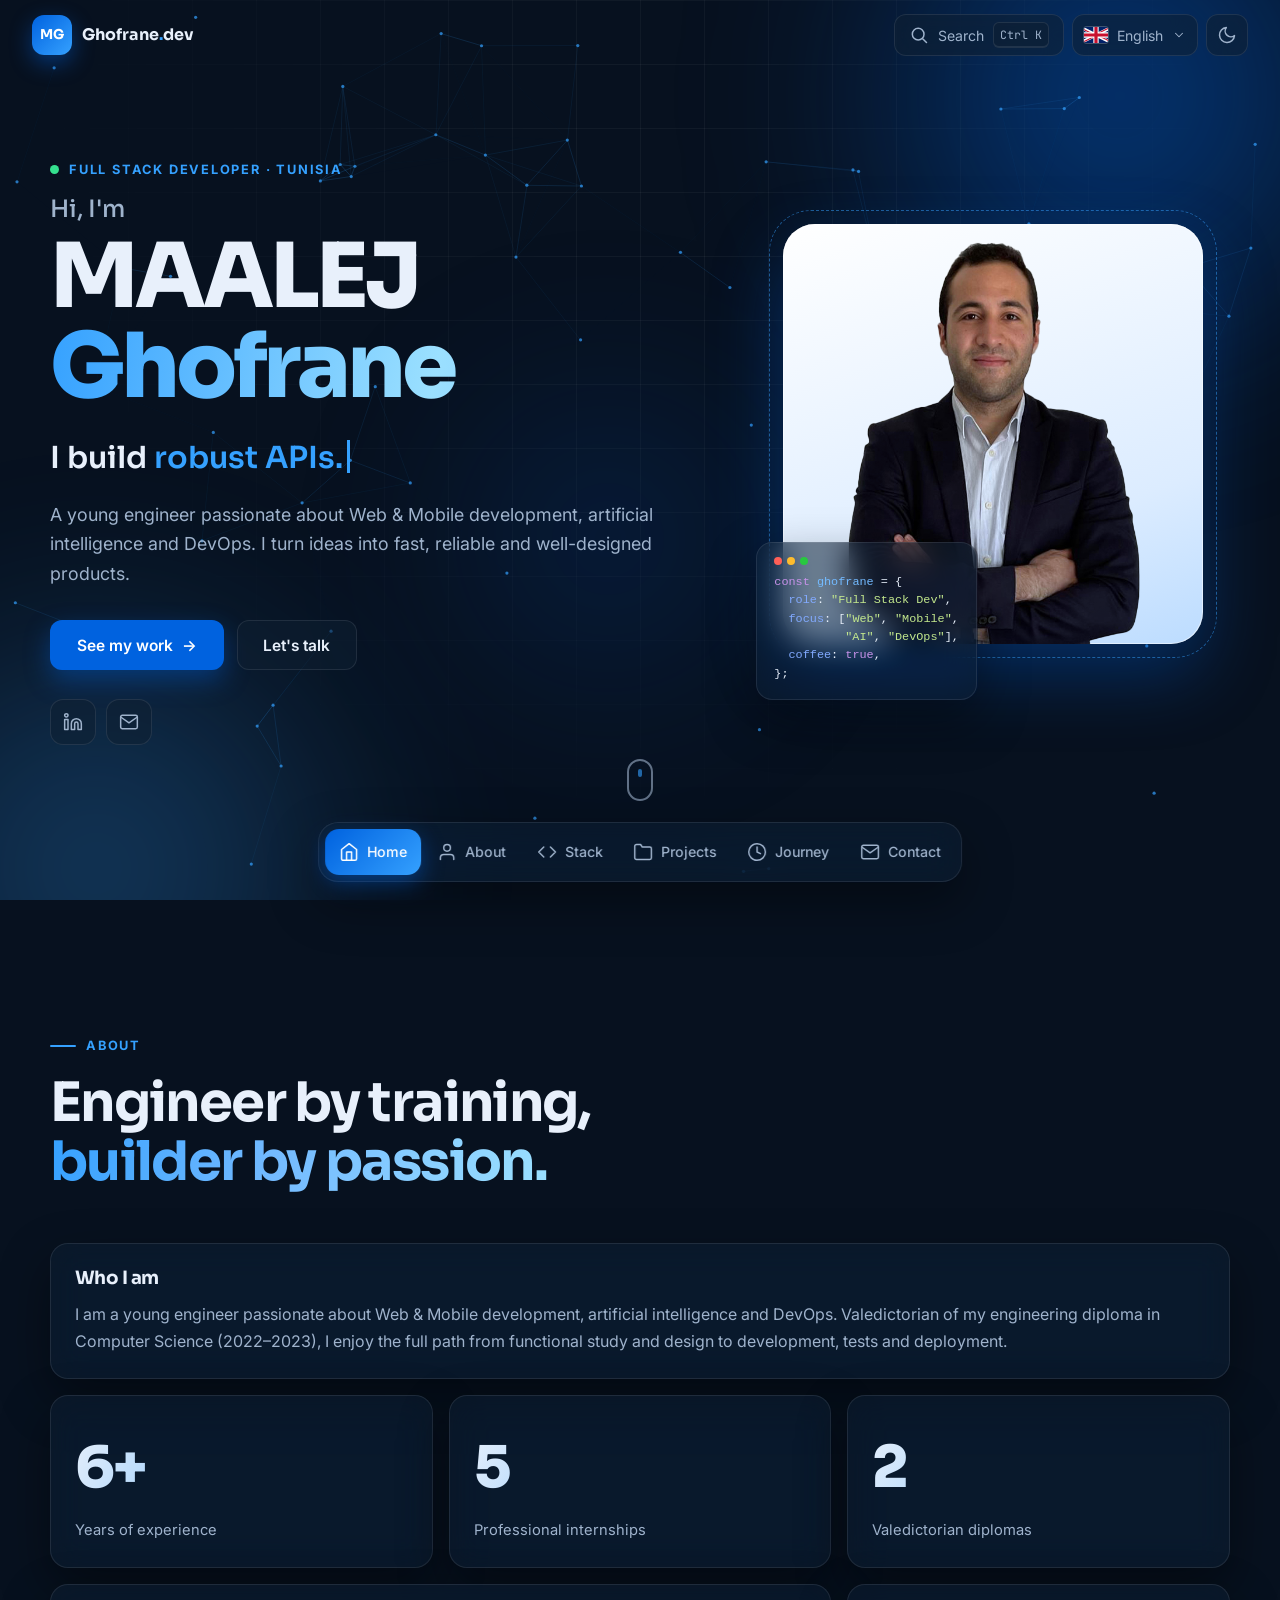
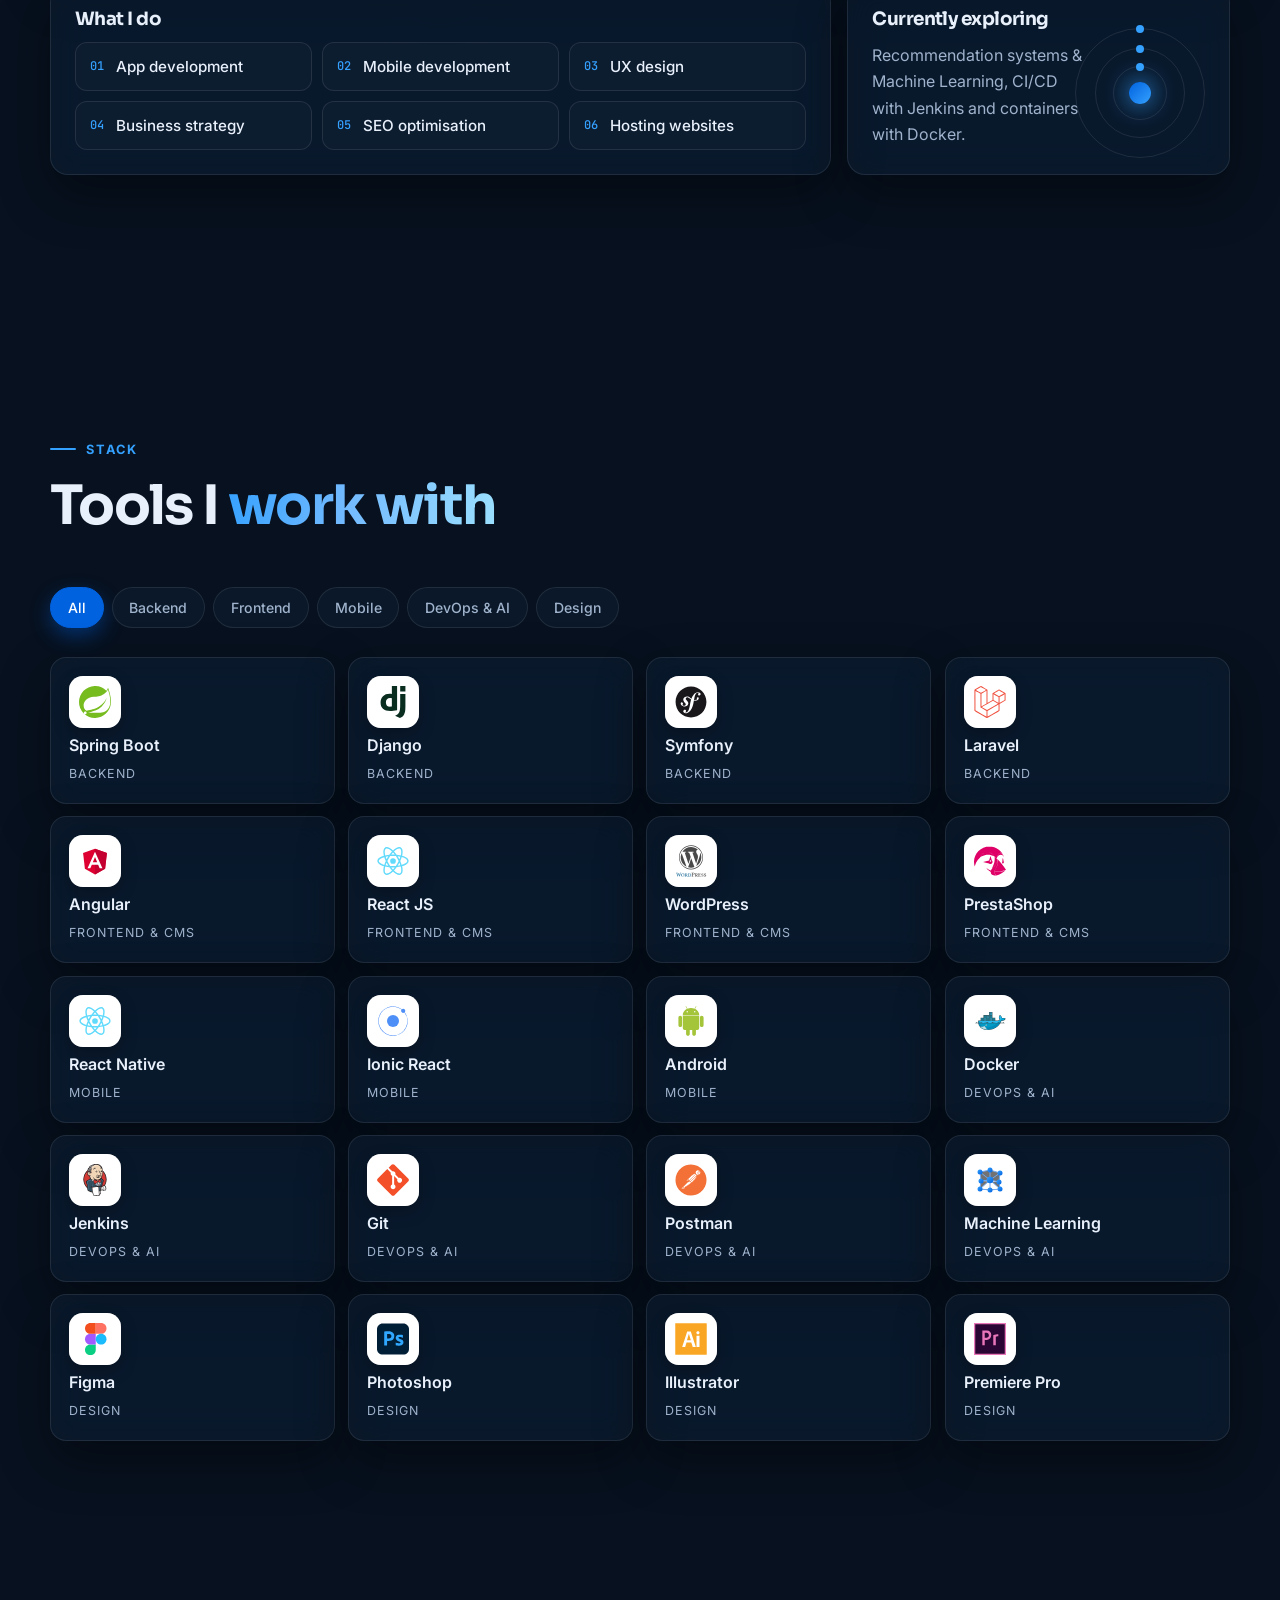
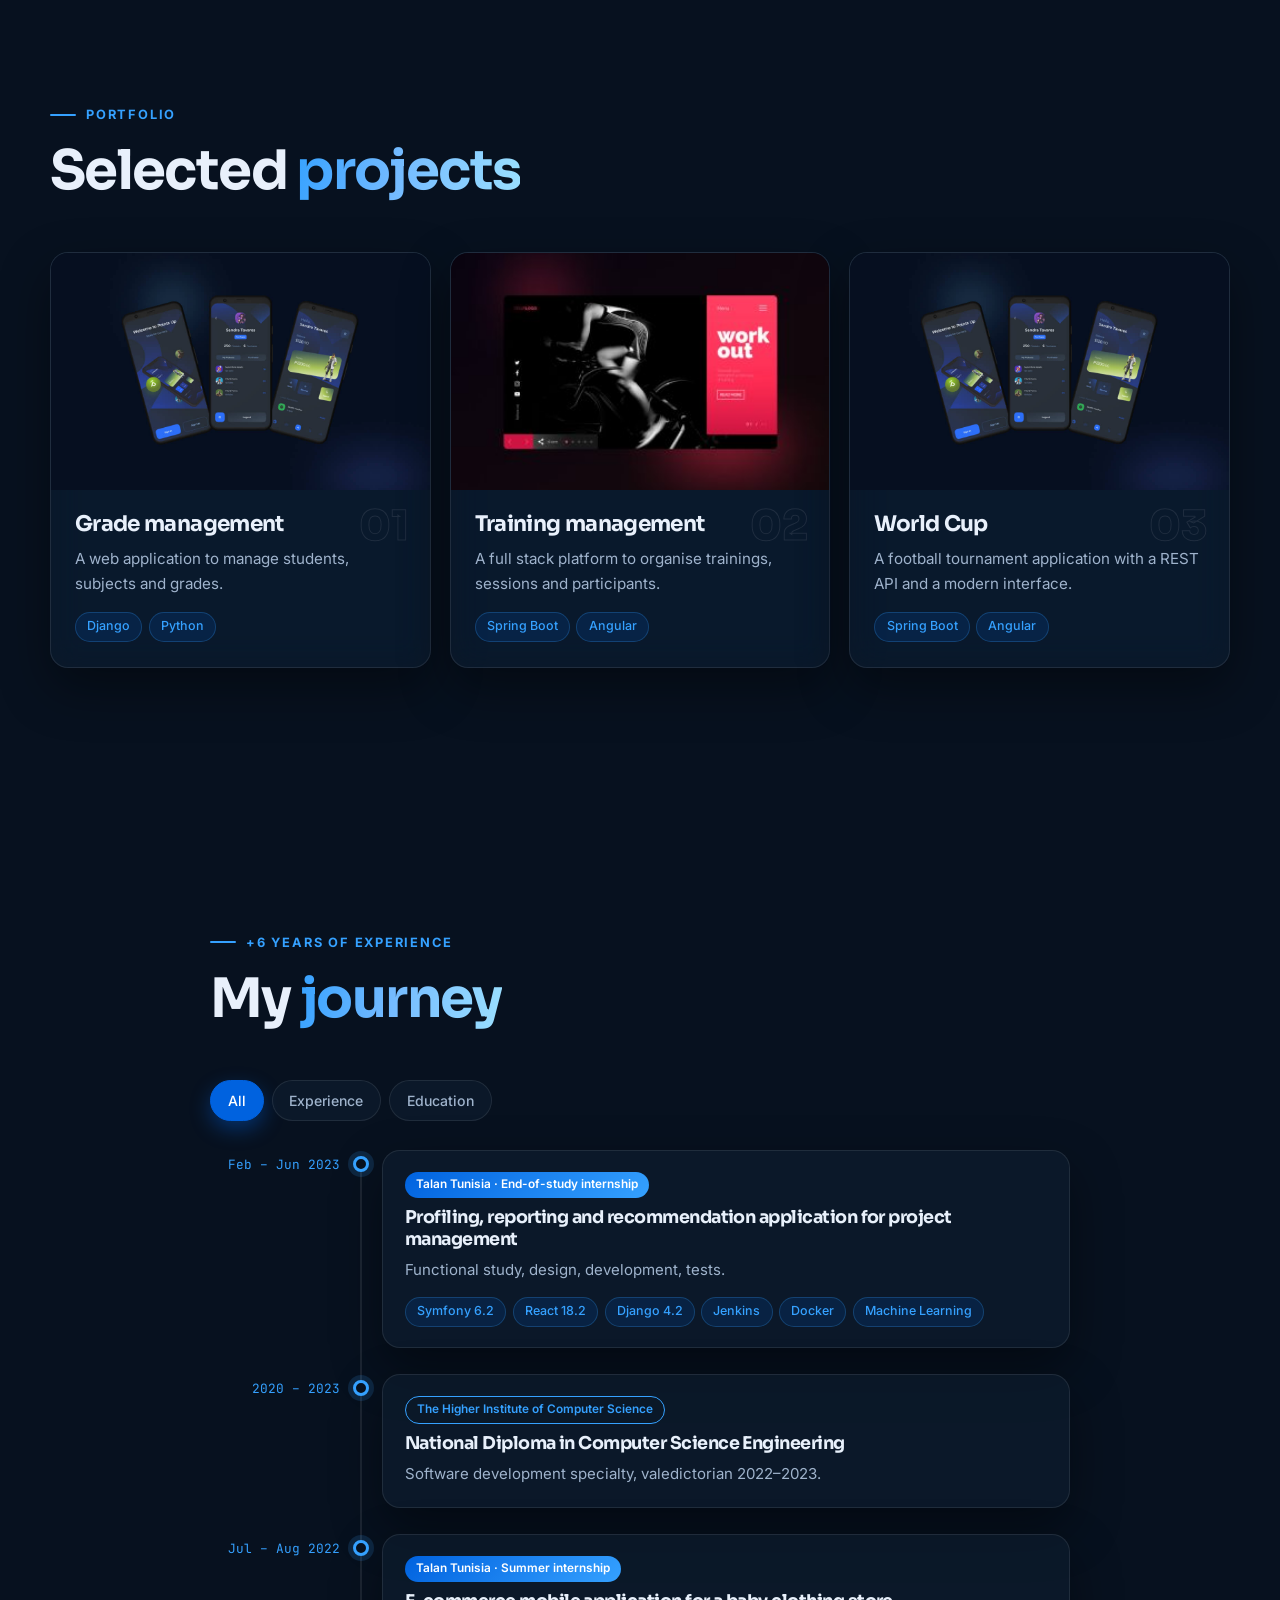
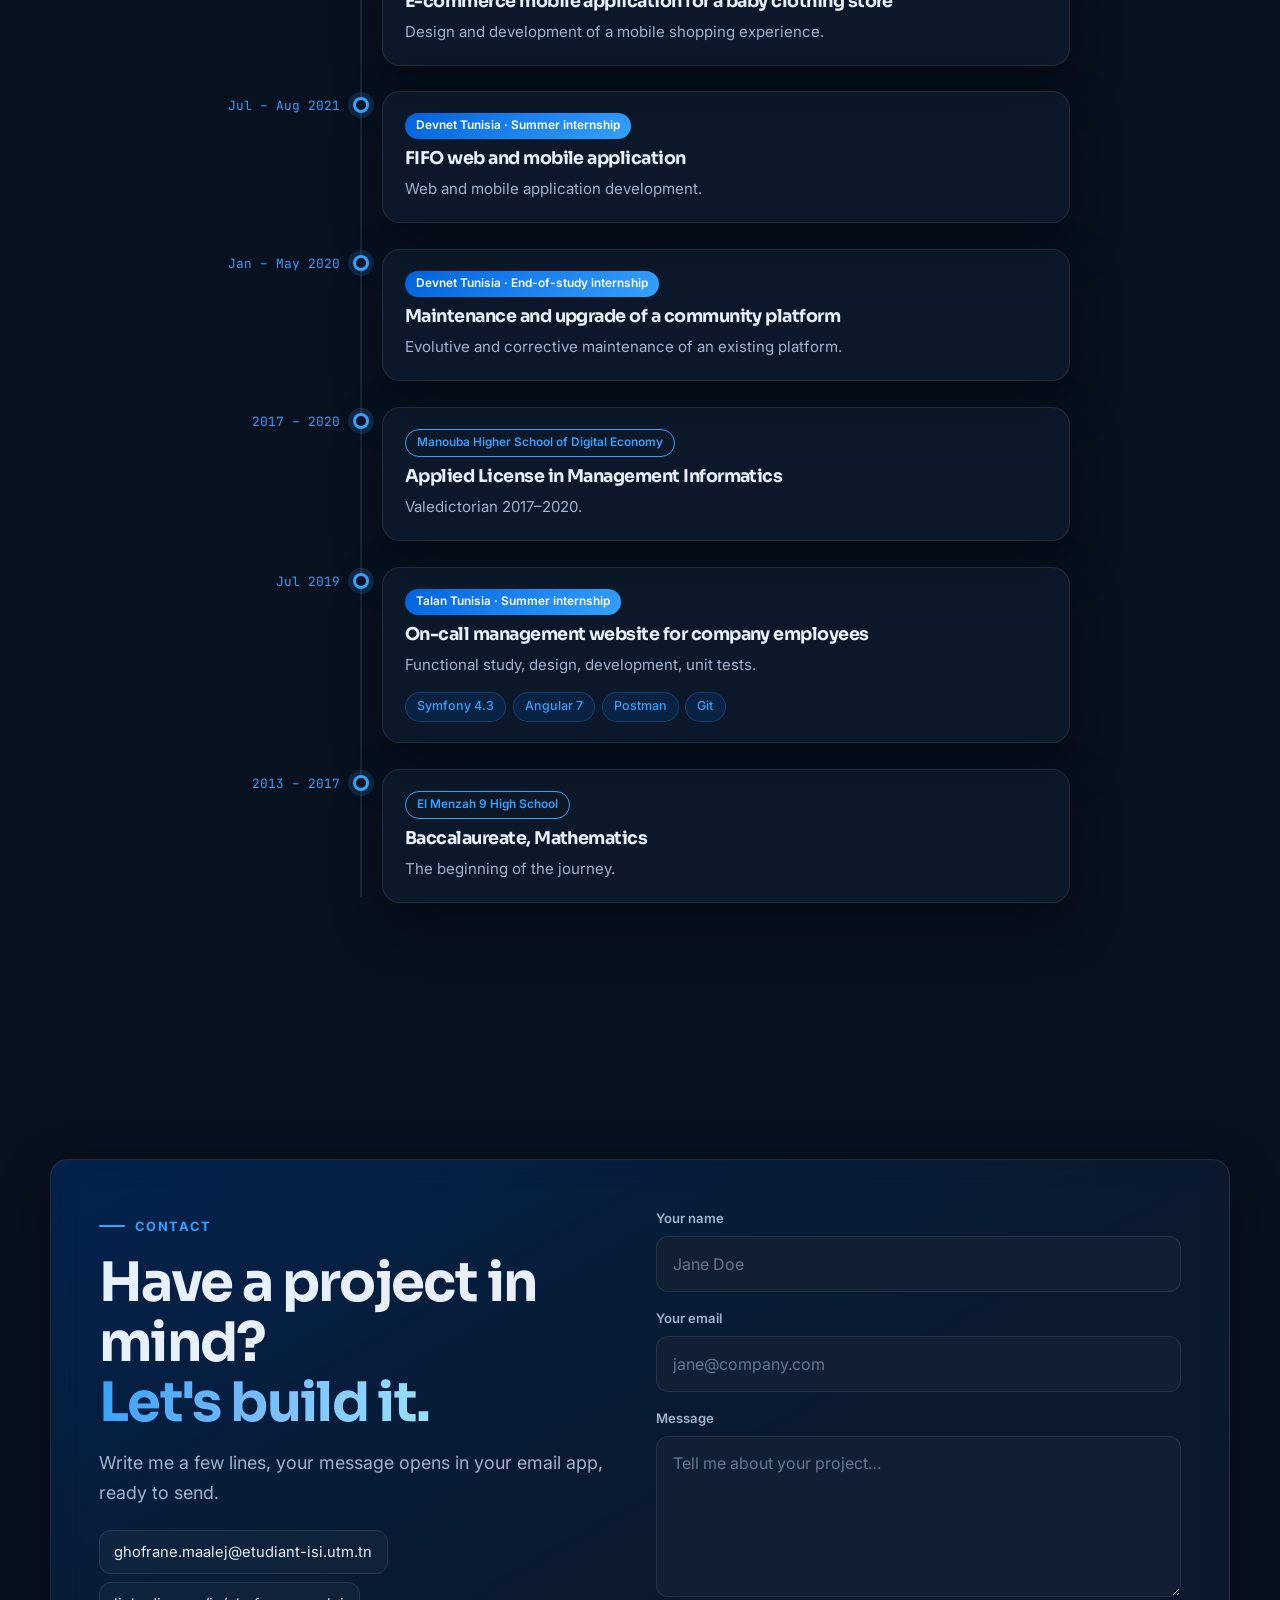
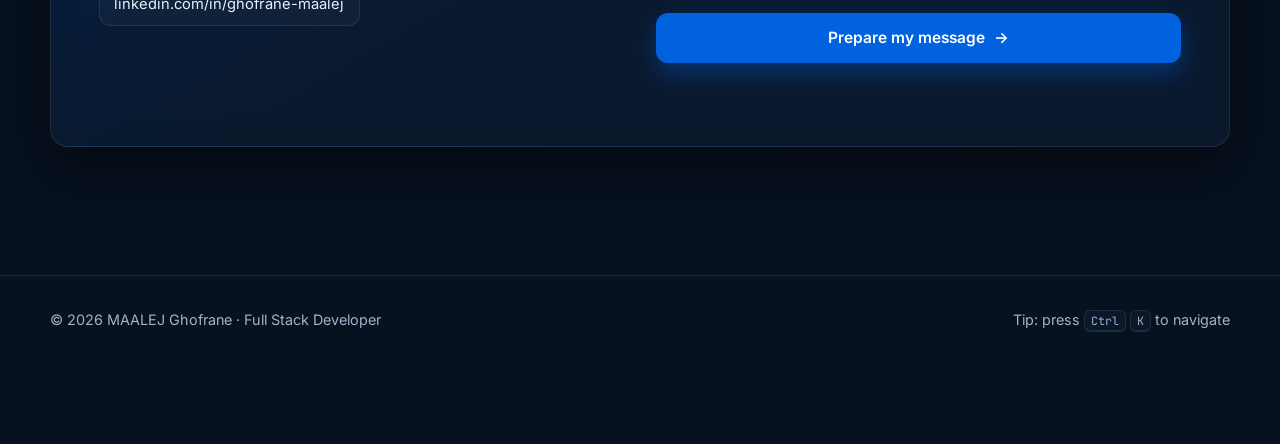
==== commit 29602b38: "refactor" ====
--- a/index.html
+++ b/index.html
@@ -10,44 +10,58 @@
   <link rel="preconnect" href="https://fonts.googleapis.com" />
   <link rel="preconnect" href="https://fonts.gstatic.com" crossorigin />
   <link href="https://fonts.googleapis.com/css2?family=Cairo:wght@400;600;700;800&family=Inter:wght@400;500;600;700&family=JetBrains+Mono:wght@400;500&family=Sora:wght@500;600;700;800&display=swap" rel="stylesheet" />
-  <link rel="stylesheet" href="./assets/site.css" />
+  <link rel="stylesheet" href="./assets/css/tokens.css" />
+  <link rel="stylesheet" href="./assets/css/base.css" />
+  <link rel="stylesheet" href="./assets/css/background.css" />
+  <link rel="stylesheet" href="./assets/css/components.css" />
+  <link rel="stylesheet" href="./assets/css/navigation.css" />
+  <link rel="stylesheet" href="./assets/css/palette.css" />
+  <link rel="stylesheet" href="./assets/css/sections/hero.css" />
+  <link rel="stylesheet" href="./assets/css/sections/about.css" />
+  <link rel="stylesheet" href="./assets/css/sections/stack.css" />
+  <link rel="stylesheet" href="./assets/css/sections/projects.css" />
+  <link rel="stylesheet" href="./assets/css/sections/journey.css" />
+  <link rel="stylesheet" href="./assets/css/sections/contact.css" />
+  <link rel="stylesheet" href="./assets/css/rtl.css" />
+  <link rel="stylesheet" href="./assets/css/motion.css" />
   <script>try{var t=localStorage.getItem("theme");if(t)document.documentElement.dataset.theme=t}catch(e){}</script>
 </head>
 <body>
+  <!-- Flag sprite for the language menu (referenced with <use href="#flag-xx">) -->
   <svg width="0" height="0" style="position:absolute" aria-hidden="true" focusable="false">
-  <defs>
-    <clipPath id="uk-s"><path d="M0,0H60V30H0z"/></clipPath>
-    <clipPath id="uk-t"><path d="M30,15H60V30zM30,15V30H0zM30,15H0V0zM30,15V0H60z"/></clipPath>
-  </defs>
-  <!-- United Kingdom (official 1:2 flag, cropped to 3:2) -->
-  <symbol id="flag-en" viewBox="0 0 60 30" preserveAspectRatio="xMidYMid slice">
-    <g clip-path="url(#uk-s)">
-      <path d="M0,0H60V30H0z" fill="#012169"/>
-      <path d="M0,0L60,30M60,0L0,30" stroke="#fff" stroke-width="6"/>
-      <path d="M0,0L60,30M60,0L0,30" clip-path="url(#uk-t)" stroke="#C8102E" stroke-width="4"/>
-      <path d="M30,0V30M0,15H60" stroke="#fff" stroke-width="10"/>
-      <path d="M30,0V30M0,15H60" stroke="#C8102E" stroke-width="6"/>
-    </g>
-  </symbol>
-  <!-- France (3:2) -->
-  <symbol id="flag-fr" viewBox="0 0 3 2">
-    <rect width="3" height="2" fill="#fff"/>
-    <rect width="1" height="2" fill="#0055A4"/>
-    <rect x="2" width="1" height="2" fill="#EF4135"/>
-  </symbol>
-  <!-- Tunisia (3:2): white disc = half the height, red crescent + star -->
-  <symbol id="flag-ar" viewBox="0 0 30 20">
-    <rect width="30" height="20" fill="#E70013"/>
-    <circle cx="15" cy="10" r="5" fill="#fff"/>
-    <circle cx="15" cy="10" r="3.75" fill="#E70013"/>
-    <circle cx="15.8" cy="10" r="3" fill="#fff"/>
-    <polygon points="16.100,8.150 16.515,9.428 17.859,9.428 16.772,10.218 17.187,11.497 16.100,10.707 15.013,11.497 15.428,10.218 14.341,9.428 15.685,9.428" fill="#E70013"/>
-  </symbol>
-  <!-- Spain (3:2): red / yellow / red = 1:2:1 -->
-  <symbol id="flag-es" viewBox="0 0 3 2">
-    <rect width="3" height="2" fill="#AA151B"/>
-    <rect y="0.5" width="3" height="1" fill="#F1BF00"/>
-  </symbol>
+    <defs>
+      <clipPath id="uk-s"><path d="M0,0H60V30H0z"/></clipPath>
+      <clipPath id="uk-t"><path d="M30,15H60V30zM30,15V30H0zM30,15H0V0zM30,15V0H60z"/></clipPath>
+    </defs>
+    <!-- United Kingdom (official 1:2 flag, cropped to 3:2) -->
+    <symbol id="flag-en" viewBox="0 0 60 30" preserveAspectRatio="xMidYMid slice">
+      <g clip-path="url(#uk-s)">
+        <path d="M0,0H60V30H0z" fill="#012169"/>
+        <path d="M0,0L60,30M60,0L0,30" stroke="#fff" stroke-width="6"/>
+        <path d="M0,0L60,30M60,0L0,30" clip-path="url(#uk-t)" stroke="#C8102E" stroke-width="4"/>
+        <path d="M30,0V30M0,15H60" stroke="#fff" stroke-width="10"/>
+        <path d="M30,0V30M0,15H60" stroke="#C8102E" stroke-width="6"/>
+      </g>
+    </symbol>
+    <!-- France (3:2) -->
+    <symbol id="flag-fr" viewBox="0 0 3 2">
+      <rect width="3" height="2" fill="#fff"/>
+      <rect width="1" height="2" fill="#0055A4"/>
+      <rect x="2" width="1" height="2" fill="#EF4135"/>
+    </symbol>
+    <!-- Tunisia (3:2): white disc = half the height, red crescent + star -->
+    <symbol id="flag-ar" viewBox="0 0 30 20">
+      <rect width="30" height="20" fill="#E70013"/>
+      <circle cx="15" cy="10" r="5" fill="#fff"/>
+      <circle cx="15" cy="10" r="3.75" fill="#E70013"/>
+      <circle cx="15.8" cy="10" r="3" fill="#fff"/>
+      <polygon points="16.100,8.150 16.515,9.428 17.859,9.428 16.772,10.218 17.187,11.497 16.100,10.707 15.013,11.497 15.428,10.218 14.341,9.428 15.685,9.428" fill="#E70013"/>
+    </symbol>
+    <!-- Spain (3:2): red / yellow / red = 1:2:1 -->
+    <symbol id="flag-es" viewBox="0 0 3 2">
+      <rect width="3" height="2" fill="#AA151B"/>
+      <rect y="0.5" width="3" height="1" fill="#F1BF00"/>
+    </symbol>
 </svg>
   <a class="skip" href="#main">Skip to content</a>
   <div class="progress" aria-hidden="true"></div>
@@ -120,7 +134,7 @@
         <div class="hero-visual reveal">
           <div class="portrait tilt" data-tilt="10">
             <div class="portrait-ring"></div>
-            <img src="./assets/bannerImg-23ef4e66.png" alt="Portrait of MAALEJ Ghofrane" width="720" height="720" />
+            <img src="./assets/img/portrait.png" alt="Portrait of MAALEJ Ghofrane" width="720" height="720" />
           </div>
           <div class="code-card glass spot" aria-hidden="true">
             <div class="code-dots"><i></i><i></i><i></i></div>
@@ -215,7 +229,7 @@
 
         <div class="projects">
           <article class="project glass spot tilt reveal" data-tilt="5">
-            <div class="p-img"><img src="./assets/projectTwo-c07c40ce.jpg" alt="Grade management project" loading="lazy" /></div>
+            <div class="p-img"><img src="./assets/img/project-mobile.jpg" alt="Grade management project" loading="lazy" /></div>
             <div class="p-body">
               <span class="p-num">01</span>
               <h3 data-i18n="proj.1t">Grade management</h3>
@@ -224,7 +238,7 @@
             </div>
           </article>
           <article class="project glass spot tilt reveal" data-tilt="5">
-            <div class="p-img"><img src="./assets/projectOne-db6ed5ff.jpg" alt="Training management project" loading="lazy" /></div>
+            <div class="p-img"><img src="./assets/img/project-workout.jpg" alt="Training management project" loading="lazy" /></div>
             <div class="p-body">
               <span class="p-num">02</span>
               <h3 data-i18n="proj.2t">Training management</h3>
@@ -233,7 +247,7 @@
             </div>
           </article>
           <article class="project glass spot tilt reveal" data-tilt="5">
-            <div class="p-img"><img src="./assets/projectTwo-c07c40ce.jpg" alt="World Cup project" loading="lazy" /></div>
+            <div class="p-img"><img src="./assets/img/project-mobile.jpg" alt="World Cup project" loading="lazy" /></div>
             <div class="p-body">
               <span class="p-num">03</span>
               <h3 data-i18n="proj.3t">World Cup</h3>
@@ -371,7 +385,22 @@
     </div>
   </div>
 
-  <script src="./assets/i18n.js"></script>
-  <script src="./assets/site.js" defer></script>
+  <!-- Scripts run in this order (defer keeps order): data, core, modules, boot -->
+  <script src="./assets/js/data/i18n.js" defer></script>
+  <script src="./assets/js/data/site.js" defer></script>
+  <script src="./assets/js/data/skills.js" defer></script>
+  <script src="./assets/js/core.js" defer></script>
+  <script src="./assets/js/modules/lang.js" defer></script>
+  <script src="./assets/js/modules/theme.js" defer></script>
+  <script src="./assets/js/modules/typing.js" defer></script>
+  <script src="./assets/js/modules/stack.js" defer></script>
+  <script src="./assets/js/modules/timeline.js" defer></script>
+  <script src="./assets/js/modules/effects.js" defer></script>
+  <script src="./assets/js/modules/reveal.js" defer></script>
+  <script src="./assets/js/modules/scroll.js" defer></script>
+  <script src="./assets/js/modules/network.js" defer></script>
+  <script src="./assets/js/modules/palette.js" defer></script>
+  <script src="./assets/js/modules/contact.js" defer></script>
+  <script src="./assets/js/main.js" defer></script>
 </body>
 </html>
--- a/assets/css/tokens.css
+++ b/assets/css/tokens.css
@@ -0,0 +1,59 @@
+/* ==========================================================================
+   Design tokens — palette from soughefagency.netlify.app
+   Everything themeable lives here; other files only reference var(--*).
+   ========================================================================== */
+
+:root {
+  /* Brand */
+  --blue: #0062df;
+  --blue-dark: #004fb5;
+  --sky: #35a1ff;
+  --soft: #73baff;
+
+  /* Surfaces (dark theme = default) */
+  --bg: #07111f;
+  --bg-2: #0b1727;
+  --card: rgba(16, 31, 50, 0.55);
+  --card-solid: #101f32;
+  --line: rgba(255, 255, 255, 0.09);
+
+  /* Text */
+  --text: #e8f0fb;
+  --muted: #9fb3cc;
+
+  /* Shape & depth */
+  --radius: 18px;
+  --shadow: 0 20px 50px rgba(0, 0, 0, 0.4);
+  --glow-blue: 0 10px 26px rgba(0, 98, 223, 0.4);
+
+  /* Ambient background */
+  --aurora-op: 0.55;
+
+  /* Typography */
+  --font: Inter, ui-sans-serif, system-ui, -apple-system, "Segoe UI", sans-serif;
+  --display: Sora, Inter, ui-sans-serif, system-ui, sans-serif;
+  --mono: "JetBrains Mono", ui-monospace, SFMono-Regular, Menlo, monospace;
+
+  color-scheme: dark;
+}
+
+[data-theme="light"] {
+  --bg: #f3f8ff;
+  --bg-2: #ffffff;
+  --card: rgba(255, 255, 255, 0.72);
+  --card-solid: #ffffff;
+  --line: #dbe6f3;
+  --text: #101b2c;
+  --muted: #56677e;
+  --shadow: 0 18px 44px rgba(15, 39, 71, 0.1);
+  --aurora-op: 0.35;
+  --sky: #0062df;
+  --soft: #0062df;
+  color-scheme: light;
+}
+
+/* Arabic uses a dedicated font stack */
+[lang="ar"] {
+  --font: Cairo, Inter, ui-sans-serif, system-ui, sans-serif;
+  --display: Cairo, Sora, Inter, sans-serif;
+}
--- a/assets/css/base.css
+++ b/assets/css/base.css
@@ -0,0 +1,55 @@
+/* ==========================================================================
+   Base — reset, typography, accessibility, layout primitives
+   ========================================================================== */
+
+*, *::before, *::after { box-sizing: border-box; }
+
+html { scroll-behavior: smooth; scroll-padding-top: 5rem; }
+
+body {
+  margin: 0;
+  background: var(--bg);
+  color: var(--text);
+  font-family: var(--font);
+  line-height: 1.65;
+  overflow-x: clip;
+  -webkit-font-smoothing: antialiased;
+  text-rendering: optimizeLegibility;
+  transition: background 0.4s ease, color 0.4s ease;
+}
+
+img { max-width: 100%; display: block; }
+a { color: inherit; text-decoration: none; }
+ul, ol { list-style: none; margin: 0; padding: 0; }
+h1, h2, h3, p { margin: 0; }
+h1, h2, h3 { font-family: var(--display); letter-spacing: -0.03em; line-height: 1.1; overflow-wrap: break-word; }
+button { font: inherit; color: inherit; cursor: pointer; }
+::selection { background: var(--blue); color: #fff; }
+
+kbd {
+  font-family: var(--mono); font-size: 0.72rem; padding: 2px 6px;
+  border: 1px solid var(--line); border-bottom-width: 2px; border-radius: 6px;
+  background: var(--card); color: var(--muted);
+}
+
+/* Icons: every inline <svg> is a 20px stroke icon unless a component says otherwise */
+svg { width: 20px; height: 20px; fill: none; stroke: currentColor; stroke-width: 1.8; stroke-linecap: round; stroke-linejoin: round; }
+
+/* Accessibility */
+:focus-visible { outline: 3px solid var(--sky); outline-offset: 3px; border-radius: 8px; }
+.skip { position: fixed; left: 1rem; top: -4rem; z-index: 200; background: var(--blue); color: #fff; padding: 0.6rem 1rem; border-radius: 10px; }
+.skip:focus { top: 1rem; }
+
+/* Layout primitives */
+.wrap { width: min(100% - 2rem, 1180px); margin-inline: auto; }
+.wrap.narrow { width: min(100% - 2rem, 860px); }
+.section { position: relative; padding: clamp(4.5rem, 10vw, 8rem) 0; }
+
+/* Text helpers */
+.muted { color: var(--muted); }
+.lead { color: var(--muted); font-size: clamp(1rem, 1.5vw, 1.12rem); max-width: 58ch; }
+.grad {
+  background: linear-gradient(100deg, var(--sky), var(--soft) 45%, #9be0ff);
+  -webkit-background-clip: text; background-clip: text; color: transparent;
+}
+[data-theme="light"] .grad { background-image: linear-gradient(100deg, #0062df, #35a1ff); }
--- a/assets/css/background.css
+++ b/assets/css/background.css
@@ -0,0 +1,36 @@
+/* ==========================================================================
+   Ambient background — aurora, grid, neural-network canvas, cursor glow,
+   scroll progress bar. All fixed, behind content, non-interactive.
+   ========================================================================== */
+
+.aurora { position: fixed; inset: 0; z-index: -3; overflow: hidden; pointer-events: none; }
+.aurora i { position: absolute; width: 55vmax; height: 55vmax; border-radius: 50%; filter: blur(90px); opacity: var(--aurora-op); animation: drift 22s ease-in-out infinite alternate; }
+.aurora i:nth-child(1) { background: radial-gradient(circle, #0062df, transparent 65%); top: -20vmax; right: -15vmax; }
+.aurora i:nth-child(2) { background: radial-gradient(circle, #35a1ff, transparent 65%); bottom: -25vmax; left: -20vmax; animation-delay: -8s; opacity: calc(var(--aurora-op) * 0.6); }
+.aurora i:nth-child(3) { background: radial-gradient(circle, #004fb5, transparent 65%); top: 35vh; left: 30vw; width: 35vmax; height: 35vmax; animation-delay: -14s; opacity: calc(var(--aurora-op) * 0.5); }
+@keyframes drift { to { transform: translate3d(6vmax, 5vmax, 0) scale(1.12); } }
+
+#net { position: fixed; inset: 0; width: 100%; height: 100%; z-index: -2; pointer-events: none; }
+
+/* Subtle grid, faded out towards the edges */
+body::before {
+  content: ""; position: fixed; inset: 0; z-index: -2; pointer-events: none; opacity: 0.5;
+  background-image: linear-gradient(var(--line) 1px, transparent 1px), linear-gradient(90deg, var(--line) 1px, transparent 1px);
+  background-size: 64px 64px;
+  -webkit-mask-image: radial-gradient(ellipse at 50% 20%, #000 10%, transparent 70%);
+  mask-image: radial-gradient(ellipse at 50% 20%, #000 10%, transparent 70%);
+}
+
+.cursor-glow {
+  position: fixed; left: 0; top: 0; width: 420px; height: 420px; margin: -210px 0 0 -210px;
+  z-index: -1; pointer-events: none; opacity: 0; transition: opacity 0.4s; will-change: transform;
+  background: radial-gradient(circle, rgba(53, 161, 255, 0.16), transparent 65%);
+}
+.cursor-glow.on { opacity: 1; }
+@media (hover: none) { .cursor-glow { display: none; } }
+
+.progress {
+  position: fixed; top: 0; left: 0; z-index: 120; width: 100%; height: 3px;
+  transform-origin: left; transform: scaleX(0);
+  background: linear-gradient(90deg, var(--blue), var(--sky), var(--soft));
+}
--- a/assets/css/components.css
+++ b/assets/css/components.css
@@ -0,0 +1,77 @@
+/* ==========================================================================
+   Shared components — glass surface, spotlight, buttons, headings, tabs,
+   tags, badges. Section-specific styling lives in css/sections/.
+   ========================================================================== */
+
+/* ---------- Glass surface + mouse-follow spotlight ---------- */
+.glass {
+  background: var(--card); border: 1px solid var(--line); border-radius: var(--radius);
+  -webkit-backdrop-filter: blur(16px) saturate(150%); backdrop-filter: blur(16px) saturate(150%);
+  box-shadow: var(--shadow);
+}
+.spot { position: relative; overflow: hidden; transition: border-color 0.3s, transform 0.3s ease; }
+.spot > * { position: relative; z-index: 1; }
+.spot::before, .spot::after { content: ""; position: absolute; inset: 0; border-radius: inherit; pointer-events: none; opacity: 0; transition: opacity 0.35s; }
+.spot::before { background: radial-gradient(420px circle at var(--mx, 50%) var(--my, 50%), rgba(53, 161, 255, 0.16), transparent 60%); }
+.spot::after {
+  padding: 1px;
+  background: radial-gradient(320px circle at var(--mx, 50%) var(--my, 50%), var(--sky), transparent 60%);
+  -webkit-mask: linear-gradient(#000 0 0) content-box, linear-gradient(#000 0 0);
+  -webkit-mask-composite: xor; mask-composite: exclude;
+}
+.spot:hover::before, .spot:hover::after { opacity: 1; }
+
+/* ---------- Buttons ---------- */
+.btn {
+  display: inline-flex; align-items: center; justify-content: center; gap: 0.6rem;
+  min-height: 50px; padding: 0 1.6rem; border-radius: 12px; border: 1px solid transparent;
+  font-weight: 600; font-size: 0.97rem;
+  transition: transform 0.2s, box-shadow 0.25s, background 0.25s, border-color 0.25s;
+}
+.btn.primary { background: var(--blue); color: #fff; box-shadow: var(--glow-blue); }
+.btn.primary:hover { background: var(--blue-dark); box-shadow: 0 14px 34px rgba(8, 124, 255, 0.5); }
+.btn.ghost { border-color: var(--line); background: var(--card); color: var(--text); }
+.btn.ghost:hover { border-color: var(--sky); }
+.btn .arr { display: inline-block; transition: transform 0.25s; }
+.btn:hover .arr { transform: translateX(4px); }
+
+/* Small bordered control used in the top bar (search, theme, language) */
+.chip-btn {
+  display: inline-flex; align-items: center; gap: 0.55rem; height: 42px; padding: 0 0.9rem;
+  border-radius: 12px; border: 1px solid var(--line); background: var(--card);
+  -webkit-backdrop-filter: blur(14px); backdrop-filter: blur(14px);
+  color: var(--muted); font-size: 0.88rem;
+  transition: border-color 0.2s, color 0.2s, transform 0.2s;
+}
+.chip-btn:hover { color: var(--text); border-color: var(--sky); transform: translateY(-1px); }
+.chip-btn.icon { width: 42px; padding: 0; justify-content: center; }
+
+/* ---------- Section headings ---------- */
+.sec-head { margin-bottom: clamp(2rem, 5vw, 3.2rem); }
+.sec-head h2, .contact h2 { font-size: clamp(2rem, 5vw, 3.4rem); font-weight: 700; }
+.eyebrow {
+  display: inline-flex; align-items: center; gap: 10px; margin-bottom: 1rem;
+  color: var(--sky); font-size: 0.8rem; font-weight: 700; letter-spacing: 0.14em; text-transform: uppercase;
+}
+.sec-head .eyebrow::before, .contact .eyebrow::before { content: ""; width: 26px; height: 2px; background: currentColor; border-radius: 2px; }
+
+/* ---------- Tabs (skill categories, timeline filter) ---------- */
+.tabs { display: flex; flex-wrap: wrap; gap: 0.5rem; margin-bottom: 1.8rem; }
+.tabs button {
+  padding: 0.5rem 1.05rem; border-radius: 999px; border: 1px solid var(--line); background: var(--card);
+  color: var(--muted); font-size: 0.88rem; font-weight: 500; transition: all 0.25s;
+}
+.tabs button:hover { color: var(--text); border-color: var(--sky); }
+.tabs button[aria-selected="true"] { background: var(--blue); border-color: var(--blue); color: #fff; box-shadow: 0 8px 20px rgba(0, 98, 223, 0.4); }
+
+/* ---------- Tags & badges ---------- */
+.tags { display: flex; flex-wrap: wrap; gap: 0.4rem; margin-top: 0.4rem; }
+.tags li { padding: 0.22rem 0.7rem; border-radius: 999px; font-size: 0.78rem; font-weight: 500; color: var(--sky); background: rgba(0, 98, 223, 0.14); border: 1px solid rgba(53, 161, 255, 0.25); }
+.badge { align-self: flex-start; padding: 0.2rem 0.7rem; border-radius: 999px; font-size: 0.74rem; font-weight: 600; color: #fff; background: linear-gradient(135deg, var(--blue), var(--sky)); }
+.badge.edu { background: transparent; color: var(--sky); border: 1px solid var(--sky); }
+
+/* ---------- Shared keyframes ---------- */
+@keyframes pop { from { opacity: 0; transform: translateY(14px) scale(0.97); } }
+@keyframes rise { from { opacity: 0; transform: translateY(12px) scale(0.98); } }
+@keyframes fade { from { opacity: 0; } }
+@keyframes spin { to { transform: rotate(360deg); } }
--- a/assets/css/navigation.css
+++ b/assets/css/navigation.css
@@ -0,0 +1,74 @@
+/* ==========================================================================
+   Navigation — top bar (brand, search, language, theme) and bottom dock
+   ========================================================================== */
+
+/* ---------- Top bar ---------- */
+.topbar {
+  position: fixed; inset: 0 0 auto 0; z-index: 100;
+  display: flex; align-items: center; justify-content: space-between;
+  padding: 0.9rem clamp(1rem, 3vw, 2rem); pointer-events: none;
+}
+.topbar > * { pointer-events: auto; }
+.top-actions { display: flex; gap: 0.5rem; }
+
+.brand { display: inline-flex; align-items: center; gap: 0.6rem; font-family: var(--display); font-weight: 700; }
+.brand-mark { display: grid; place-items: center; width: 40px; height: 40px; border-radius: 12px; background: linear-gradient(135deg, var(--blue), var(--sky)); color: #fff; font-size: 0.85rem; box-shadow: 0 8px 22px rgba(0, 98, 223, 0.45); }
+.brand-name b { color: var(--sky); }
+
+/* Theme toggle shows the icon of the theme you would switch to */
+.i-sun { display: none; }
+[data-theme="light"] .i-sun { display: block; }
+[data-theme="light"] .i-moon { display: none; }
+
+/* ---------- Language menu ---------- */
+.lang { position: relative; }
+.lang-btn {
+  display: inline-flex; align-items: center; gap: 0.55rem; height: 42px; padding: 0 0.7rem;
+  border-radius: 12px; border: 1px solid var(--line); background: var(--card);
+  -webkit-backdrop-filter: blur(14px); backdrop-filter: blur(14px);
+  color: var(--muted); font-size: 0.88rem; transition: border-color 0.2s, color 0.2s;
+}
+.lang-btn:hover, .lang-btn[aria-expanded="true"] { color: var(--text); border-color: var(--sky); }
+.lang-btn .chev { width: 14px; height: 14px; transition: transform 0.2s; }
+.lang-btn[aria-expanded="true"] .chev { transform: rotate(180deg); }
+
+.lang-menu {
+  position: absolute; top: calc(100% + 8px); inset-inline-end: 0; z-index: 130; min-width: 11rem; padding: 0.35rem;
+  border-radius: 14px; border: 1px solid var(--line); background: var(--card-solid); box-shadow: var(--shadow);
+  animation: rise 0.18s ease;
+}
+.lang-menu[hidden] { display: none; }
+.lang-menu button { display: flex; align-items: center; gap: 0.7rem; width: 100%; padding: 0.6rem 0.75rem; border: 0; border-radius: 9px; background: transparent; color: var(--muted); font-size: 0.92rem; text-align: start; }
+.lang-menu button:hover, .lang-menu button:focus-visible { background: rgba(53, 161, 255, 0.14); color: var(--text); outline: none; }
+.lang-menu button[aria-selected="true"] { color: #fff; background: var(--blue); }
+
+/* Flags are drawn with the <symbol>s declared at the top of index.html */
+.flag {
+  width: 24px; height: 16px; flex: none; fill: none; stroke: none; border-radius: 3px;
+  shape-rendering: geometricPrecision;
+  box-shadow: 0 0 0 1px rgba(128, 144, 166, 0.45), 0 1px 3px rgba(0, 0, 0, 0.3);
+}
+
+/* ---------- Dock ---------- */
+.dock {
+  position: fixed; left: 50%; bottom: 1.1rem; z-index: 100; transform: translateX(-50%);
+  display: flex; gap: 0.2rem; max-width: calc(100vw - 1.5rem); padding: 0.4rem;
+  border-radius: 20px; border: 1px solid var(--line); background: var(--card);
+  -webkit-backdrop-filter: blur(18px) saturate(160%); backdrop-filter: blur(18px) saturate(160%);
+  box-shadow: var(--shadow);
+}
+.dock a {
+  position: relative; display: flex; align-items: center; gap: 0.5rem; height: 46px; padding: 0 0.85rem;
+  border-radius: 14px; color: var(--muted); font-size: 0.88rem; font-weight: 500;
+  transition: color 0.25s, background 0.25s, transform 0.25s;
+}
+.dock a:hover { color: var(--text); transform: translateY(-3px); }
+.dock a.active { color: #fff; background: linear-gradient(135deg, var(--blue), var(--sky)); box-shadow: 0 8px 22px rgba(0, 98, 223, 0.45); }
+
+/* ---------- Small screens: icons only ---------- */
+@media (max-width: 720px) {
+  .chip-btn span, .chip-btn kbd, .brand-name, .lang-name, .dock a span { display: none; }
+  .chip-btn:not(.icon) { width: 42px; padding: 0; justify-content: center; }
+  .lang-btn { padding: 0 0.6rem; gap: 0.4rem; }
+  .dock a { padding: 0 0.8rem; }
+}
--- a/assets/css/palette.css
+++ b/assets/css/palette.css
@@ -0,0 +1,21 @@
+/* ==========================================================================
+   Command palette (Ctrl/⌘ + K)
+   ========================================================================== */
+
+.palette {
+  position: fixed; inset: 0; z-index: 300; display: grid; justify-items: center; align-items: start;
+  padding: 14vh 1rem 1rem; background: rgba(3, 8, 16, 0.6);
+  -webkit-backdrop-filter: blur(6px); backdrop-filter: blur(6px);
+  animation: fade 0.2s ease;
+}
+.palette[hidden] { display: none; }
+
+.palette-box { width: min(100%, 600px); padding: 0.6rem; background: var(--card-solid); animation: rise 0.25s ease; }
+
+#paletteInput { width: 100%; padding: 1rem; border: 0; border-bottom: 1px solid var(--line); background: transparent; color: var(--text); font: inherit; font-size: 1.05rem; outline: none; }
+#paletteList { max-height: 50vh; overflow: auto; padding: 0.5rem 0; }
+#paletteList li { display: flex; align-items: center; justify-content: space-between; gap: 1rem; padding: 0.7rem 0.9rem; border-radius: 10px; cursor: pointer; color: var(--muted); }
+#paletteList li small { font-family: var(--mono); font-size: 0.72rem; opacity: 0.7; }
+#paletteList li[aria-selected="true"] { background: var(--blue); color: #fff; }
+
+.palette-foot { display: flex; align-items: center; gap: 0.4rem; padding: 0.6rem 0.9rem 0.3rem; font-size: 0.76rem; color: var(--muted); }
--- a/assets/css/sections/hero.css
+++ b/assets/css/sections/hero.css
@@ -0,0 +1,63 @@
+/* ==========================================================================
+   Hero
+   ========================================================================== */
+
+.hero { position: relative; display: flex; align-items: center; min-height: 100svh; padding: 7rem 0; }
+.hero-grid { display: grid; gap: 3rem; align-items: center; }
+.hero-grid > * { min-width: 0; }
+
+/* ---------- Copy ---------- */
+.pulse { width: 9px; height: 9px; border-radius: 50%; background: #35e08f; box-shadow: 0 0 0 0 rgba(53, 224, 143, 0.6); animation: ping 2s infinite; }
+@keyframes ping { 70% { box-shadow: 0 0 0 10px rgba(53, 224, 143, 0); } 100% { box-shadow: 0 0 0 0 rgba(53, 224, 143, 0); } }
+
+.hello { display: block; margin-bottom: 0.6rem; color: var(--muted); font-size: clamp(1.1rem, 2.5vw, 1.5rem); font-weight: 500; letter-spacing: 0; }
+.name { display: block; font-size: clamp(2.4rem, 11vw, 5.6rem); font-weight: 800; letter-spacing: -0.045em; line-height: 1; }
+.name em {
+  display: block; font-style: normal;
+  background: linear-gradient(100deg, var(--sky), #9be0ff 60%, var(--soft));
+  -webkit-background-clip: text; background-clip: text; color: transparent;
+}
+[data-theme="light"] .name em { background-image: linear-gradient(100deg, #0062df, #35a1ff); }
+
+.role { min-height: 1.3em; margin: 1.4rem 0 1rem; font-family: var(--display); font-size: clamp(1.25rem, 3vw, 1.9rem); font-weight: 600; }
+#typed { color: var(--sky); }
+.caret { display: inline-block; width: 3px; height: 1.1em; margin-left: 4px; vertical-align: -0.15em; background: var(--sky); animation: blink 1s steps(1) infinite; }
+@keyframes blink { 50% { opacity: 0; } }
+
+.cta { display: flex; flex-wrap: wrap; gap: 0.8rem; margin: 2rem 0 1.8rem; }
+.socials { display: flex; gap: 0.6rem; }
+.socials a { display: grid; place-items: center; width: 46px; height: 46px; border-radius: 13px; border: 1px solid var(--line); background: var(--card); color: var(--muted); transition: all 0.25s; }
+.socials a:hover { background: var(--blue); color: #fff; border-color: var(--sky); transform: translateY(-3px); box-shadow: 0 10px 24px rgba(0, 98, 223, 0.45); }
+
+/* ---------- Visual: portrait + code card ---------- */
+.hero-visual { position: relative; display: grid; place-items: center; padding: 1rem 0 3rem; }
+.portrait {
+  position: relative; width: min(78vw, 420px); aspect-ratio: 1; border-radius: 32px;
+  background: linear-gradient(160deg, #ffffff, #dcecff 70%, #bcdcff);
+  box-shadow: 0 30px 70px rgba(0, 98, 223, 0.35), 0 0 0 1px rgba(255, 255, 255, 0.5) inset;
+  transform-style: preserve-3d; transition: transform 0.2s ease-out;
+}
+.portrait img { width: 100%; height: 100%; object-fit: cover; border-radius: inherit; mix-blend-mode: multiply; }
+.portrait-ring { position: absolute; inset: -14px; border-radius: 42px; border: 1px dashed rgba(53, 161, 255, 0.5); animation: spin 40s linear infinite; pointer-events: none; }
+
+.code-card { position: absolute; left: 0; bottom: -0.5rem; display: none; padding: 0.9rem 1.1rem 1rem; border-radius: 16px; font-family: var(--mono); font-size: 0.74rem; line-height: 1.55; }
+.code-card pre { margin: 0; white-space: pre; }
+.code-dots { display: flex; gap: 5px; margin-bottom: 0.5rem; }
+.code-dots i { width: 8px; height: 8px; border-radius: 50%; background: #ff5f57; }
+.code-dots i:nth-child(2) { background: #febc2e; }
+.code-dots i:nth-child(3) { background: #28c840; }
+.k { color: #c792ea; } .v { color: var(--soft); } .p { color: #82aaff; } .s { color: #c3e88d; }
+[data-theme="light"] .k { color: #7b3fb5; } [data-theme="light"] .p { color: #0062df; } [data-theme="light"] .s { color: #1f8a3b; } [data-theme="light"] .v { color: #004fb5; }
+
+/* ---------- Scroll hint (desktop only) ---------- */
+.scroll-hint { position: absolute; left: 50%; bottom: 6.2rem; display: none; width: 26px; height: 42px; border: 2px solid var(--muted); border-radius: 14px; transform: translateX(-50%); opacity: 0.6; }
+.scroll-hint span { position: absolute; left: 50%; top: 8px; width: 4px; height: 8px; margin-left: -2px; border-radius: 2px; background: var(--sky); animation: wheel 1.8s infinite; }
+@keyframes wheel { 0% { opacity: 1; transform: translateY(0); } 100% { opacity: 0; transform: translateY(14px); } }
+
+@media (min-width: 721px) {
+  .scroll-hint { display: block; }
+}
+@media (min-width: 980px) {
+  .hero-grid { grid-template-columns: 1.15fr 0.85fr; gap: 4rem; }
+  .code-card { display: block; }
+}
--- a/assets/css/sections/about.css
+++ b/assets/css/sections/about.css
@@ -0,0 +1,45 @@
+/* ==========================================================================
+   About — bento grid
+   ========================================================================== */
+
+.bento { display: grid; grid-template-columns: repeat(2, 1fr); gap: 1rem; }
+.bento > * { min-width: 0; }
+.bento > article { padding: 1.5rem; }
+.bento h3 { margin-bottom: 0.8rem; font-size: 1.15rem; }
+.bento p { color: var(--muted); }
+
+/* Tiles: full width on mobile, placed on a 6-column grid from tablet up */
+.b-bio, .b-do, .b-ai { grid-column: 1 / -1; }
+.b-stat:nth-of-type(4) { grid-column: 1 / -1; }
+
+.b-stat { display: flex; flex-direction: column; justify-content: center; gap: 0.2rem; }
+.b-stat strong {
+  font-family: var(--display); font-size: clamp(2.4rem, 6vw, 3.6rem); font-weight: 800; letter-spacing: -0.04em;
+  background: linear-gradient(120deg, var(--text), var(--sky)); -webkit-background-clip: text; background-clip: text; color: transparent;
+}
+.b-stat span { color: var(--muted); font-size: 0.92rem; }
+
+.do-list { display: grid; grid-template-columns: repeat(2, 1fr); gap: 0.6rem; }
+.do-list li { display: flex; align-items: center; gap: 0.7rem; padding: 0.7rem 0.9rem; border: 1px solid var(--line); border-radius: 12px; background: rgba(255, 255, 255, 0.02); font-weight: 500; font-size: 0.95rem; transition: border-color 0.2s, transform 0.2s; }
+.do-list li:hover { border-color: var(--sky); transform: translateX(4px); }
+.do-list b { font-family: var(--mono); font-size: 0.75rem; font-weight: 500; color: var(--sky); }
+
+.b-ai { min-height: 190px; }
+.b-ai p { max-width: 22ch; }
+
+/* Orbit animation */
+.orbit { position: absolute; right: 1.5rem; bottom: 1rem; width: 130px; height: 130px; }
+.orbit b { position: absolute; inset: 50% auto auto 50%; width: 22px; height: 22px; margin: -11px; border-radius: 50%; background: linear-gradient(135deg, var(--blue), var(--sky)); box-shadow: 0 0 24px var(--sky); }
+.orbit i { position: absolute; inset: 0; border: 1px solid var(--line); border-radius: 50%; animation: spin 14s linear infinite; }
+.orbit i::after { content: ""; position: absolute; top: -4px; left: 50%; width: 8px; height: 8px; margin-left: -4px; border-radius: 50%; background: var(--sky); }
+.orbit i:nth-child(2) { inset: 20px; animation-duration: 9s; animation-direction: reverse; }
+.orbit i:nth-child(3) { inset: 38px; animation-duration: 6s; }
+
+@media (min-width: 721px) {
+  .bento { grid-template-columns: repeat(6, 1fr); }
+  .b-bio { grid-column: span 6; }
+  .b-stat, .b-stat:nth-of-type(4) { grid-column: span 2; }
+  .b-do { grid-column: span 4; }
+  .b-ai { grid-column: span 2; }
+  .do-list { grid-template-columns: repeat(3, 1fr); }
+}
--- a/assets/css/sections/stack.css
+++ b/assets/css/sections/stack.css
@@ -0,0 +1,23 @@
+/* ==========================================================================
+   Stack — technology cards (rendered by js/modules/stack.js)
+   ========================================================================== */
+
+.stack-grid { display: grid; grid-template-columns: repeat(2, 1fr); gap: 0.8rem; }
+
+.skill { position: relative; display: flex; flex-direction: column; gap: 0.6rem; padding: 1.1rem; border-radius: 16px; animation: pop 0.45s ease both; }
+.skill:hover { transform: translateY(-4px); }
+.skill h3 { font-family: var(--font); font-size: 1rem; font-weight: 600; letter-spacing: 0; }
+.skill small { color: var(--muted); font-size: 0.78rem; letter-spacing: 0.08em; text-transform: uppercase; }
+
+/* Logo tile: always white so every brand colour stays readable in both themes */
+.skill .ico {
+  display: grid; place-items: center; width: 52px; height: 52px; border-radius: 14px; background: #fff;
+  box-shadow: 0 6px 16px rgba(0, 0, 0, 0.25), 0 0 0 1px rgba(255, 255, 255, 0.5) inset;
+  transition: transform 0.3s ease, box-shadow 0.3s ease;
+}
+.skill .ico img { width: 32px; height: 32px; object-fit: contain; border-radius: 0; }
+.skill:hover .ico { transform: translateY(-2px) rotate(-4deg) scale(1.06); box-shadow: 0 12px 26px rgba(0, 98, 223, 0.35); }
+[data-theme="light"] .skill .ico { border: 1px solid var(--line); box-shadow: 0 4px 12px rgba(15, 39, 71, 0.12); }
+
+@media (min-width: 721px) { .stack-grid { grid-template-columns: repeat(3, 1fr); } }
+@media (min-width: 980px) { .stack-grid { grid-template-columns: repeat(4, 1fr); } }
--- a/assets/css/sections/projects.css
+++ b/assets/css/sections/projects.css
@@ -0,0 +1,18 @@
+/* ==========================================================================
+   Projects
+   ========================================================================== */
+
+.projects { display: grid; gap: 1.2rem; }
+
+.project { display: flex; flex-direction: column; transform-style: preserve-3d; transition: transform 0.2s ease-out, border-color 0.3s; }
+.p-img { aspect-ratio: 16 / 10; overflow: hidden; background: linear-gradient(135deg, var(--blue), var(--bg-2)); }
+.p-img img { width: 100%; height: 100%; object-fit: cover; transition: transform 0.7s ease; }
+.project:hover .p-img img { transform: scale(1.08); }
+
+.p-body { position: relative; display: flex; flex-direction: column; gap: 0.6rem; padding: 1.4rem 1.5rem 1.6rem; }
+.p-body h3 { font-size: 1.35rem; }
+.p-body p { color: var(--muted); font-size: 0.95rem; }
+.p-num { position: absolute; top: 1rem; right: 1.3rem; font-family: var(--display); font-size: 2.6rem; font-weight: 800; line-height: 1; color: transparent; -webkit-text-stroke: 1px var(--line); }
+
+@media (min-width: 721px) { .projects { grid-template-columns: repeat(2, 1fr); } }
+@media (min-width: 980px) { .projects { grid-template-columns: repeat(3, 1fr); } }
--- a/assets/css/sections/journey.css
+++ b/assets/css/sections/journey.css
@@ -0,0 +1,29 @@
+/* ==========================================================================
+   Journey — timeline. --p (0..1) is set from js/modules/timeline.js and
+   drives how much of the line is filled.
+   ========================================================================== */
+
+.timeline { --p: 0; position: relative; display: flex; flex-direction: column; gap: 1.2rem; padding-left: 1.8rem; }
+
+/* Track (::before) and filled progress (::after) */
+.timeline::before, .timeline::after { content: ""; position: absolute; left: 7px; top: 0.4rem; width: 2px; border-radius: 2px; }
+.timeline::before { bottom: 0.4rem; background: var(--line); }
+.timeline::after { height: calc((100% - 0.8rem) * var(--p)); background: linear-gradient(var(--blue), var(--sky)); box-shadow: 0 0 14px var(--sky); }
+
+.t-item { position: relative; animation: pop 0.45s ease both; }
+.t-item[hidden] { display: none; }
+.t-item::before { content: ""; position: absolute; left: -1.8rem; top: 0.35rem; z-index: 2; width: 16px; height: 16px; border-radius: 50%; background: var(--bg); border: 3px solid var(--sky); box-shadow: 0 0 0 5px rgba(53, 161, 255, 0.15); }
+.t-item time { display: block; margin-bottom: 0.5rem; font-family: var(--mono); font-size: 0.8rem; color: var(--sky); }
+
+.t-card { display: flex; flex-direction: column; gap: 0.5rem; padding: 1.3rem 1.4rem; }
+.t-card h3 { font-size: 1.1rem; line-height: 1.25; }
+.t-card p { color: var(--muted); font-size: 0.94rem; }
+
+/* Desktop: date column on the left, line at 150px */
+@media (min-width: 721px) {
+  .timeline { display: grid; gap: 1.6rem; padding-left: 0; }
+  .timeline::before, .timeline::after { left: 150px; }
+  .t-item { display: grid; grid-template-columns: 130px 1fr; column-gap: 2.6rem; }
+  .t-item::before { left: 143px; top: 0.4rem; }
+  .t-item time { margin: 0.25rem 0 0; text-align: right; }
+}
--- a/assets/css/sections/contact.css
+++ b/assets/css/sections/contact.css
@@ -0,0 +1,32 @@
+/* ==========================================================================
+   Contact + footer
+   ========================================================================== */
+
+.contact { display: grid; gap: 2rem; padding: clamp(1.4rem, 4vw, 3rem); background: linear-gradient(150deg, rgba(0, 98, 223, 0.22), var(--card) 55%); }
+.contact > * { min-width: 0; }
+.contact .lead { margin: 1rem 0 1.4rem; }
+
+.contact-links { display: grid; gap: 0.5rem; }
+.contact-links a { display: inline-block; padding: 0.55rem 0.9rem; border: 1px solid var(--line); border-radius: 12px; background: rgba(255, 255, 255, 0.03); font-size: 0.92rem; word-break: break-all; transition: all 0.2s; }
+.contact-links a:hover { border-color: var(--sky); color: var(--sky); transform: translateX(4px); }
+
+/* ---------- Form ---------- */
+.form { display: grid; align-content: start; gap: 1rem; }
+.form label { display: grid; gap: 0.4rem; }
+.form label span { font-size: 0.82rem; font-weight: 600; color: var(--muted); }
+.form input, .form textarea {
+  width: 100%; padding: 0.85rem 1rem; border-radius: 12px; border: 1px solid var(--line);
+  background: var(--card-solid); color: var(--text); font: inherit; resize: vertical;
+  transition: border-color 0.2s, box-shadow 0.2s;
+}
+.form input::placeholder, .form textarea::placeholder { color: var(--muted); opacity: 0.6; }
+.form input:hover, .form textarea:hover { border-color: rgba(53, 161, 255, 0.5); }
+.form input:focus-visible, .form textarea:focus-visible { outline: none; border-color: var(--sky); box-shadow: 0 0 0 4px rgba(53, 161, 255, 0.22); }
+.form .invalid { border-color: #ff6b6b; }
+.form-note { min-height: 1.4em; font-size: 0.88rem; color: var(--muted); }
+
+/* ---------- Footer ---------- */
+.footer { padding: 2rem 0 7rem; border-top: 1px solid var(--line); color: var(--muted); font-size: 0.9rem; }
+.footer .wrap { display: flex; flex-wrap: wrap; justify-content: space-between; gap: 0.6rem; }
+
+@media (min-width: 721px) { .contact { grid-template-columns: 1fr 1fr; align-items: start; } }
--- a/assets/css/rtl.css
+++ b/assets/css/rtl.css
@@ -0,0 +1,32 @@
+/* ==========================================================================
+   Right-to-left (Arabic). Only what logical properties cannot express.
+   ========================================================================== */
+
+/* Letter-spacing and uppercase break Arabic letter joining */
+[dir="rtl"] h1, [dir="rtl"] h2, [dir="rtl"] h3, [dir="rtl"] .name, [dir="rtl"] .eyebrow, [dir="rtl"] .brand { letter-spacing: 0; }
+[dir="rtl"] .eyebrow { text-transform: none; }
+
+/* Latin-only content stays left-to-right */
+[dir="rtl"] .code-card pre, [dir="rtl"] .contact-links a, [dir="rtl"] .brand, [dir="rtl"] .p-num, [dir="rtl"] kbd { direction: ltr; unicode-bidi: isolate; }
+[dir="rtl"] .contact-links a { text-align: left; }
+[dir="rtl"] .badge { direction: rtl; }
+
+/* Mirror directional cues */
+[dir="rtl"] .arr { transform: scaleX(-1); }
+[dir="rtl"] .btn:hover .arr { transform: scaleX(-1) translateX(4px); }
+[dir="rtl"] .do-list li:hover, [dir="rtl"] .contact-links a:hover { transform: translateX(-4px); }
+[dir="rtl"] .p-num { right: auto; left: 1.3rem; }
+[dir="rtl"] .orbit { right: auto; left: 1.5rem; }
+[dir="rtl"] .scroll-hint { left: auto; right: 50%; transform: translateX(50%); }
+
+/* Timeline: line and dots move to the right edge */
+[dir="rtl"] .timeline { padding-left: 0; padding-right: 1.8rem; }
+[dir="rtl"] .timeline::before, [dir="rtl"] .timeline::after { left: auto; right: 7px; }
+[dir="rtl"] .t-item::before { left: auto; right: -1.8rem; }
+
+@media (min-width: 721px) {
+  [dir="rtl"] .timeline { padding-right: 0; }
+  [dir="rtl"] .timeline::before, [dir="rtl"] .timeline::after { left: auto; right: 150px; }
+  [dir="rtl"] .t-item::before { left: auto; right: 143px; }
+  [dir="rtl"] .t-item time { text-align: left; }
+}
--- a/assets/css/motion.css
+++ b/assets/css/motion.css
@@ -0,0 +1,18 @@
+/* ==========================================================================
+   Motion — scroll reveal and reduced-motion handling. Loaded last so it can
+   override transitions/animations declared anywhere else.
+   ========================================================================== */
+
+/* Reveal: hidden only when JS runs (class .js is added by js/core.js) */
+.js .reveal {
+  opacity: 0; transform: translateY(26px);
+  transition: opacity 0.8s ease, transform 0.8s cubic-bezier(0.2, 0.7, 0.2, 1);
+  transition-delay: var(--d, 0ms);
+}
+.js .reveal.in { opacity: 1; transform: none; }
+
+@media (prefers-reduced-motion: reduce) {
+  html { scroll-behavior: auto; }
+  *, *::before, *::after { animation-duration: 0.01ms !important; animation-iteration-count: 1 !important; transition-duration: 0.01ms !important; }
+  .js .reveal { opacity: 1; transform: none; }
+}
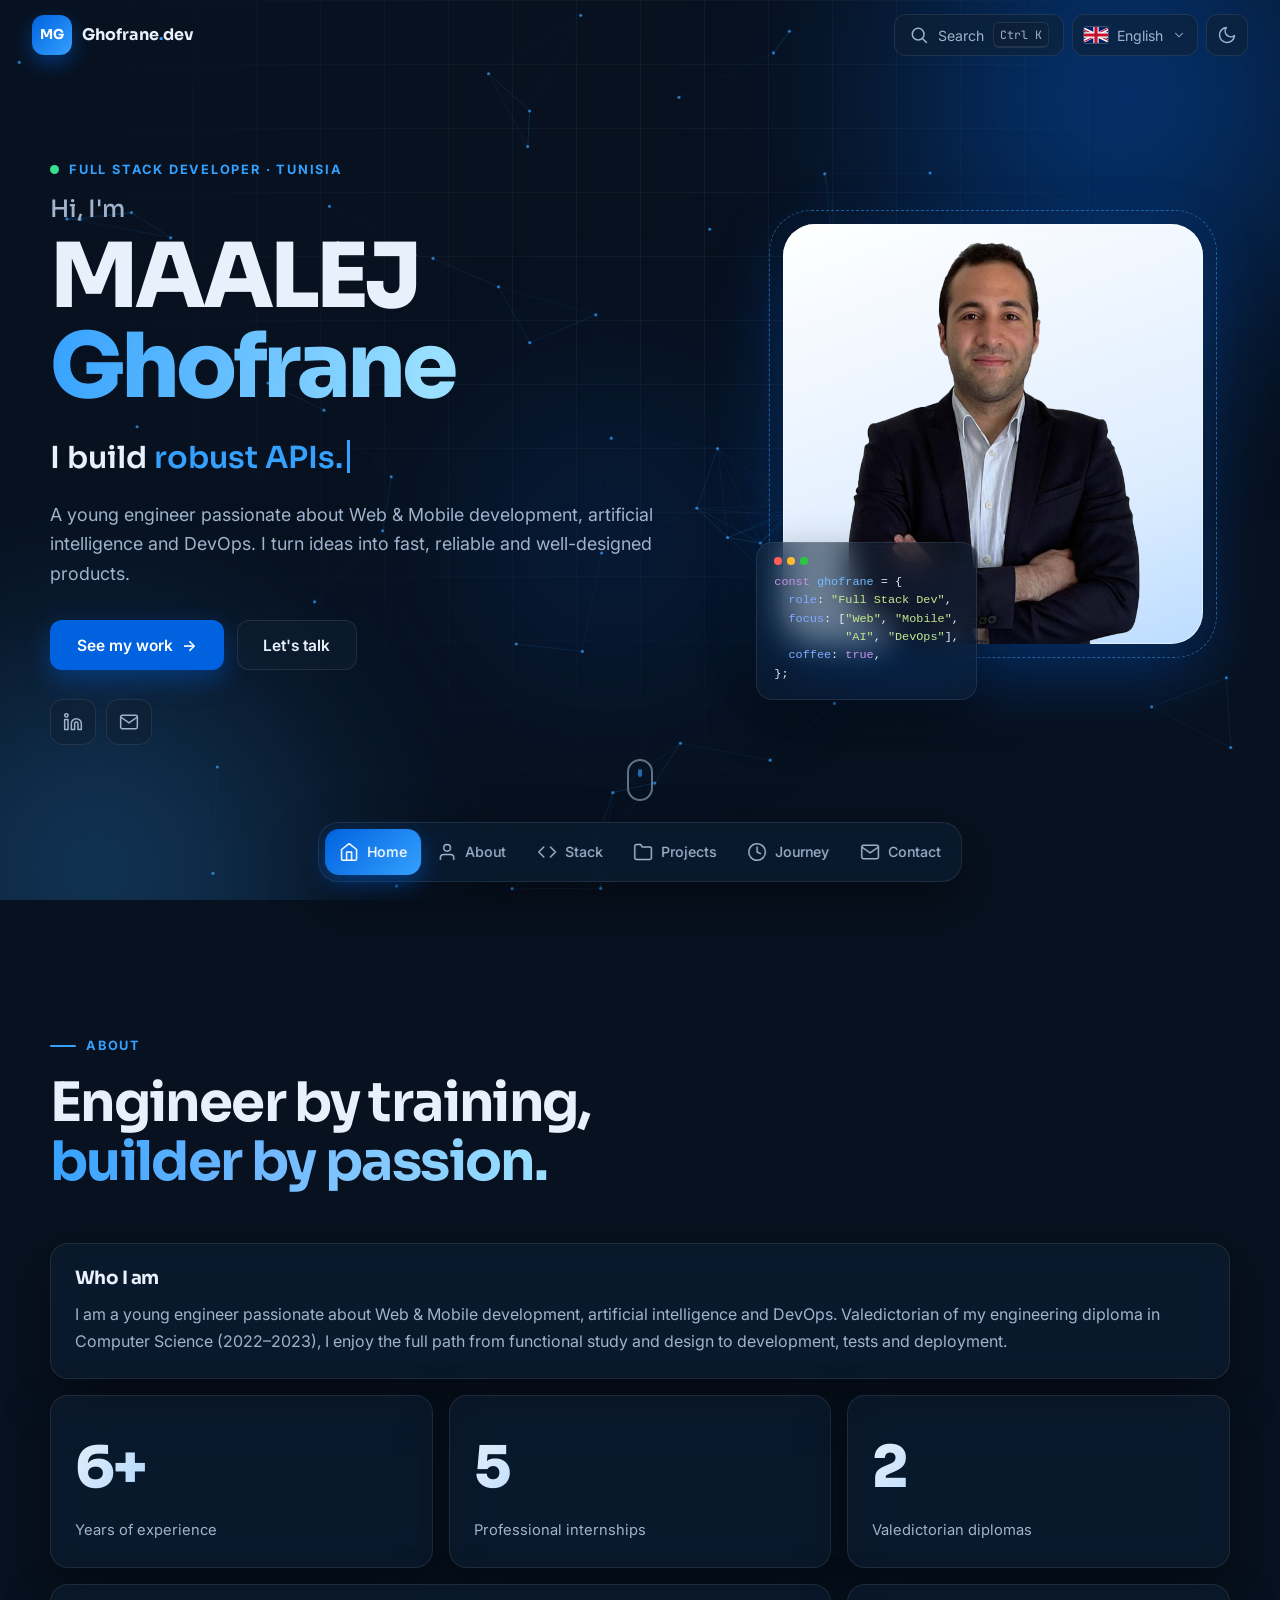
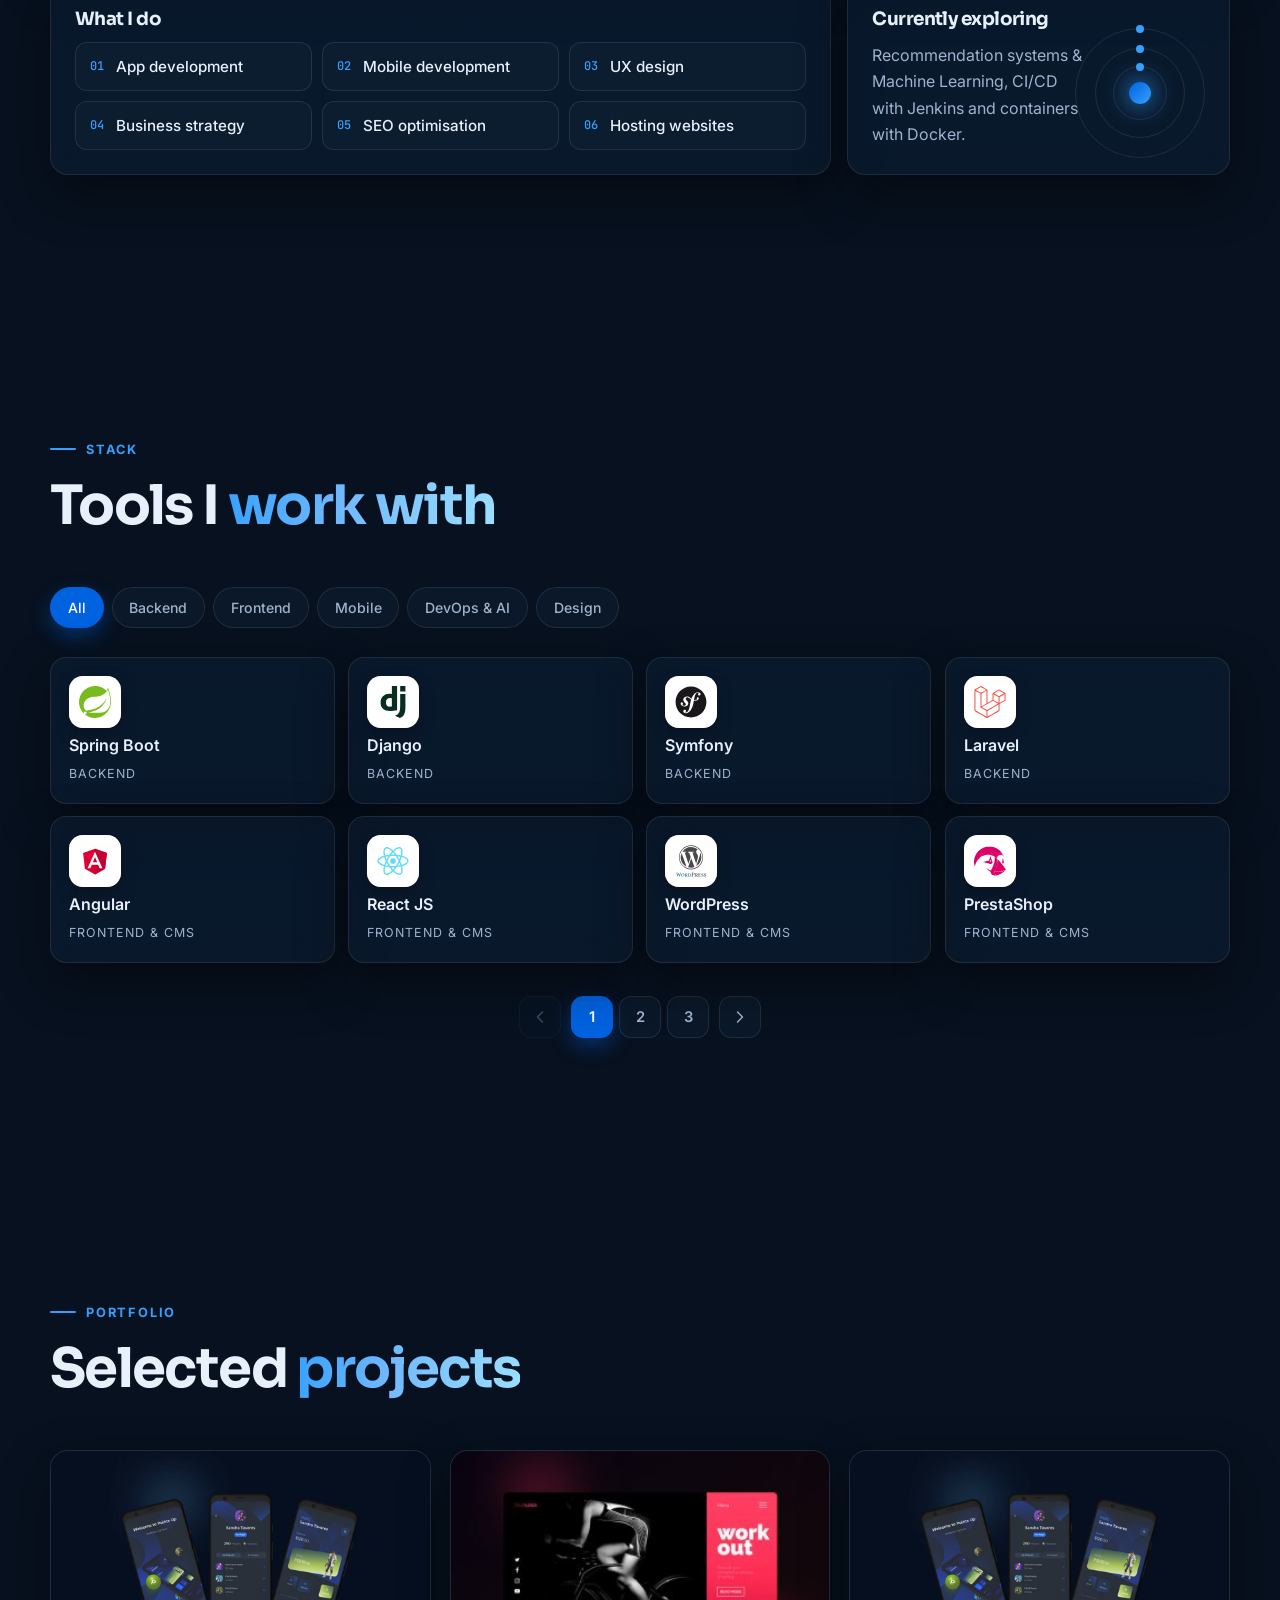
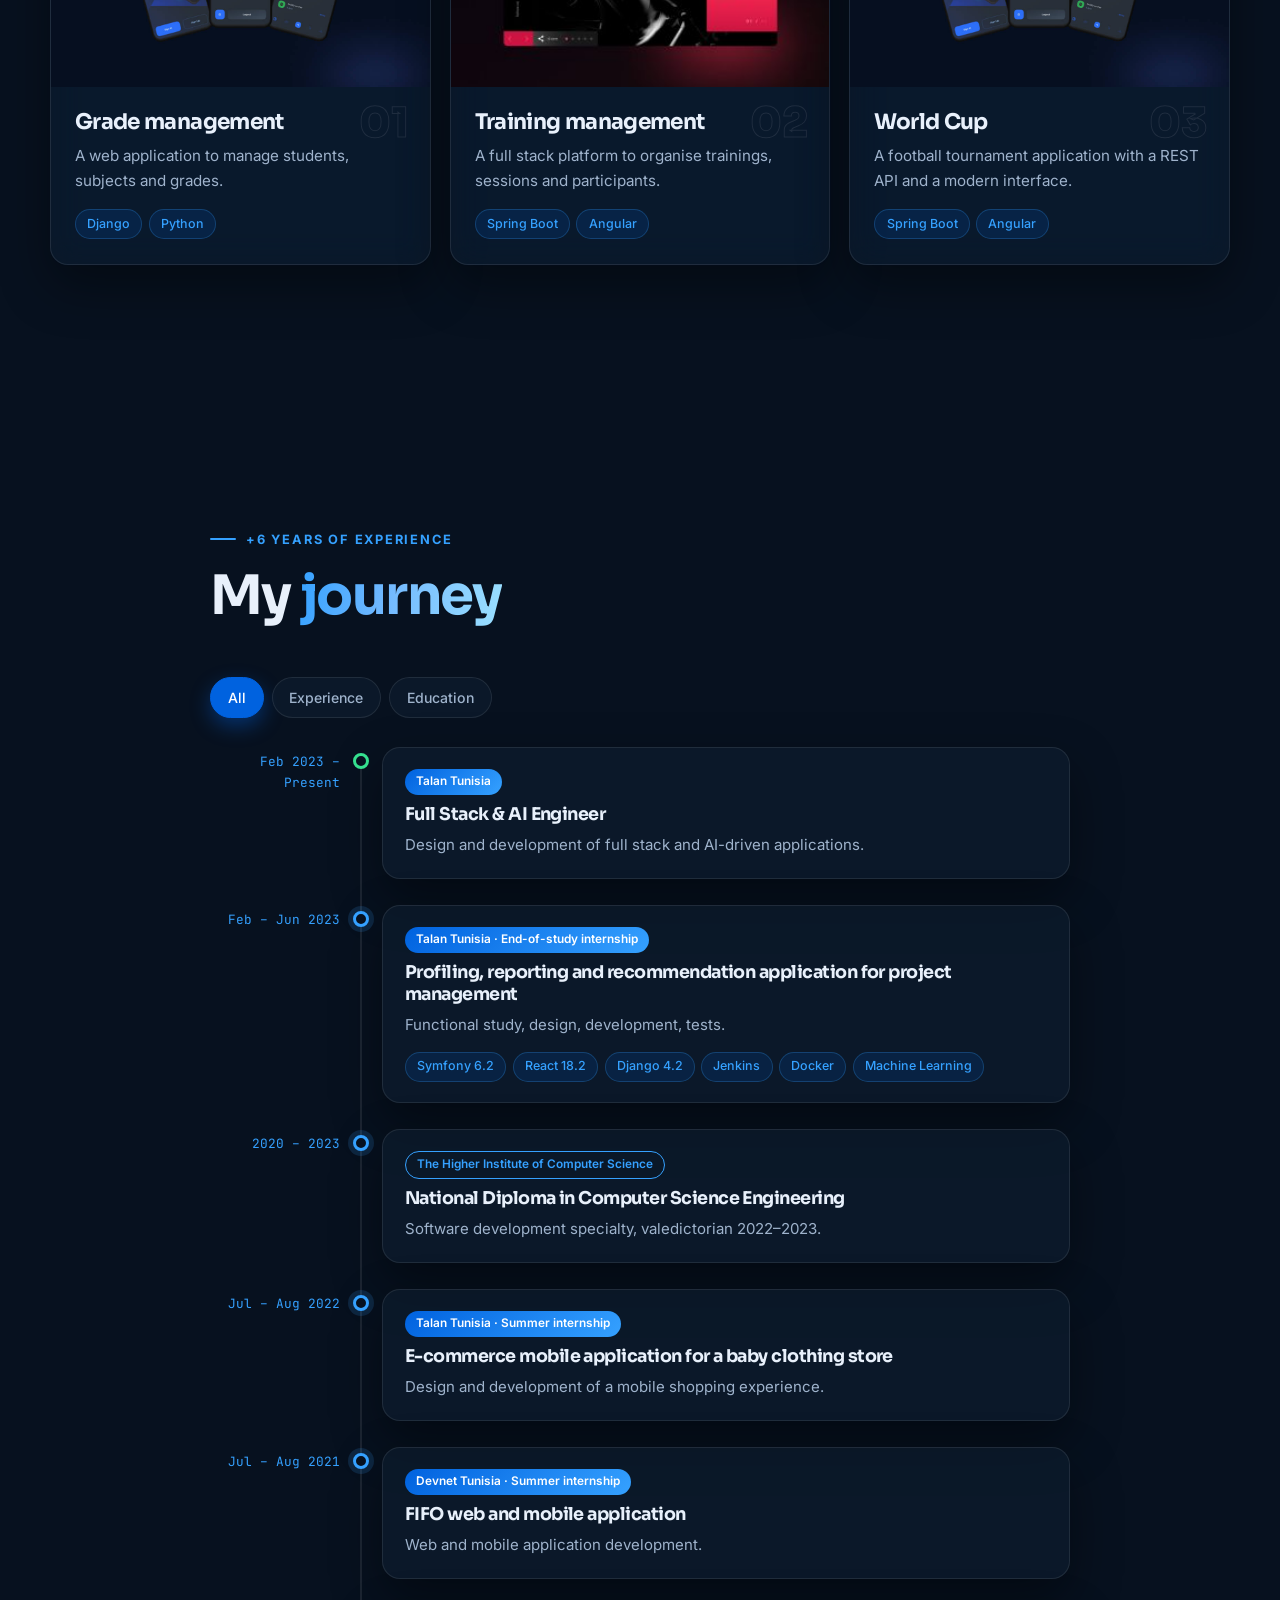
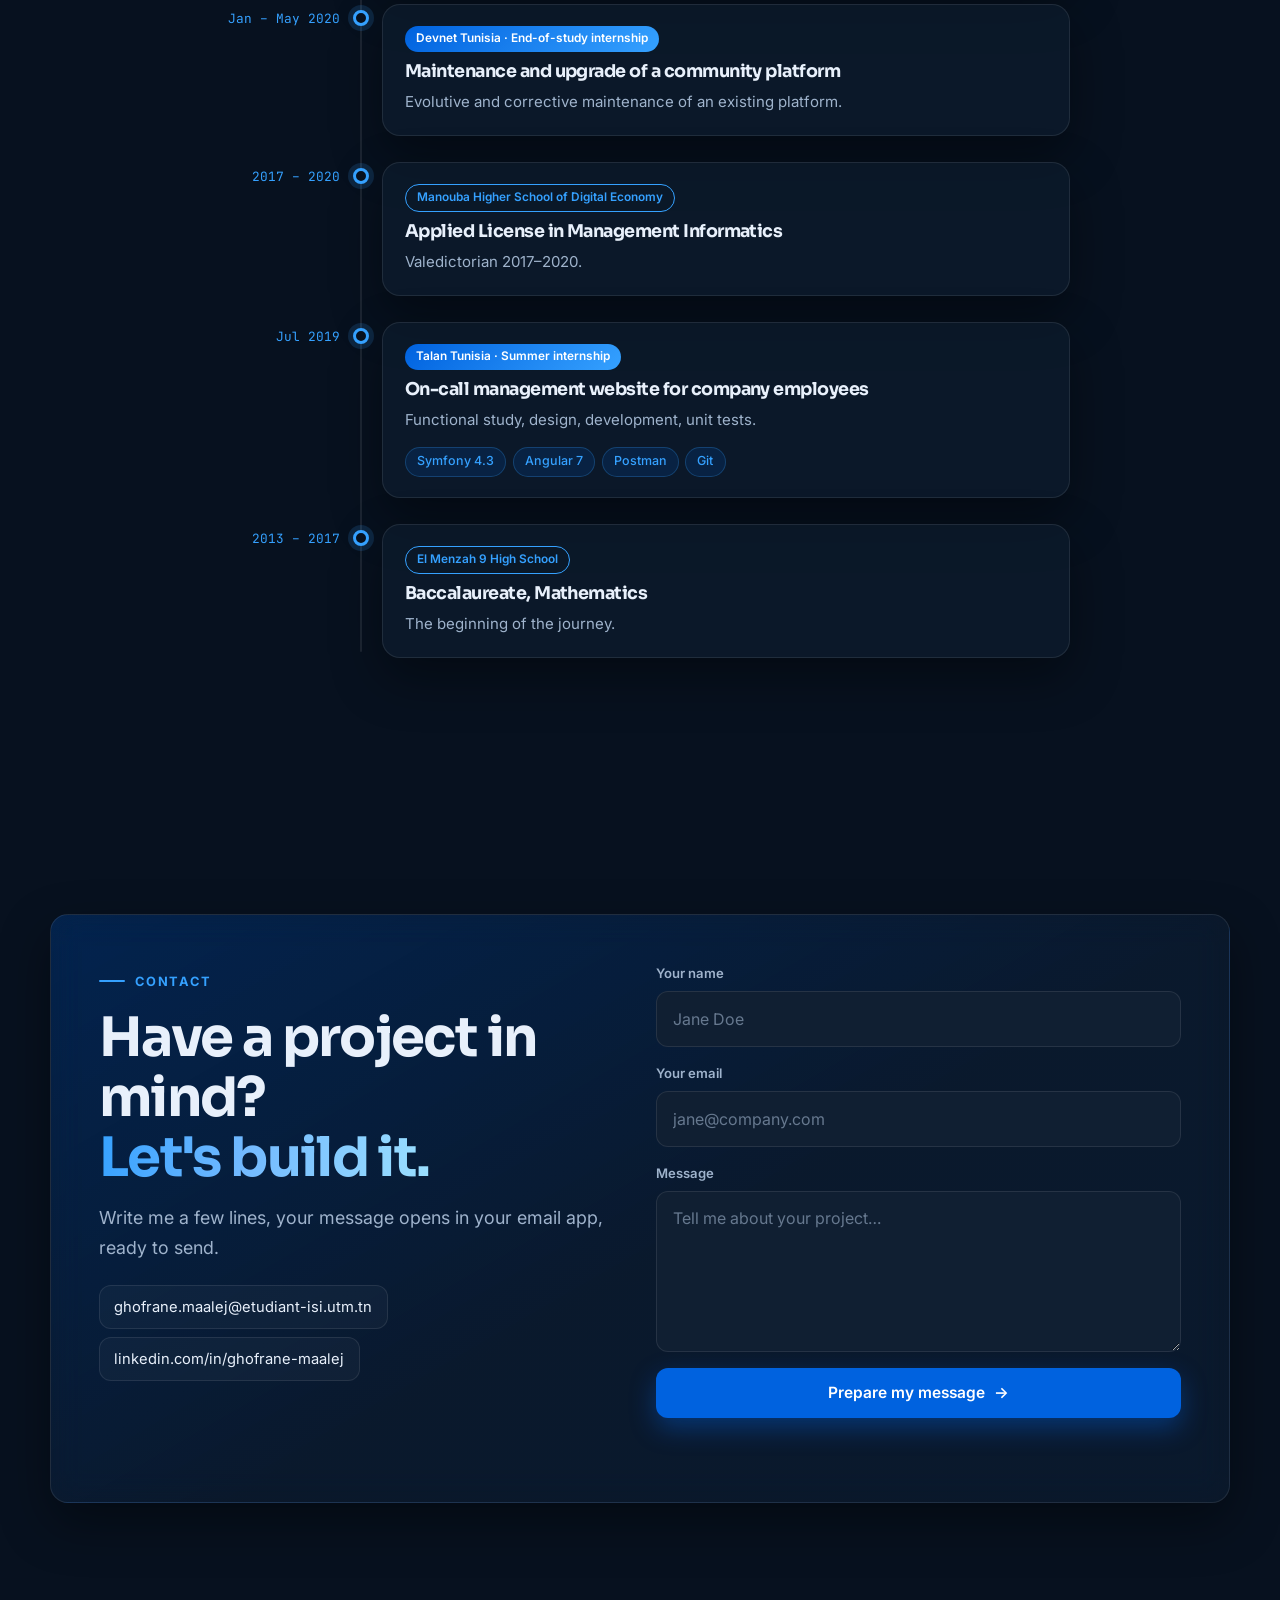
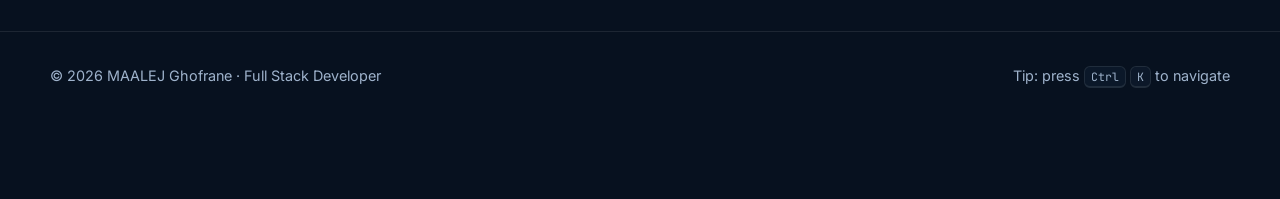
==== commit 6ca8c539: "fix number of stack by page" ====
--- a/index.html
+++ b/index.html
@@ -216,6 +216,7 @@
         </div>
 
         <ul class="stack-grid" id="stackGrid"></ul>
+        <nav class="pager" id="stackPager" hidden></nav>
       </div>
     </section>
 
@@ -274,6 +275,14 @@
         </div>
 
         <ol class="timeline" id="timeline">
+          <li class="t-item is-current" data-type="exp">
+            <time data-i18n="j0.time">Feb 2023 – Present</time>
+            <div class="glass spot t-card">
+              <span class="badge" data-i18n="j0.badge">Talan Tunisia</span>
+              <h3 data-i18n="j0.title">Full Stack &amp; AI Engineer</h3>
+              <p data-i18n="j0.p">Design and development of full stack and AI-driven applications.</p>
+            </div>
+          </li>
           <li class="t-item" data-type="exp">
             <time data-i18n="j1.time">Feb – Jun 2023</time>
             <div class="glass spot t-card">
--- a/assets/css/sections/stack.css
+++ b/assets/css/sections/stack.css
@@ -19,5 +19,28 @@
 .skill:hover .ico { transform: translateY(-2px) rotate(-4deg) scale(1.06); box-shadow: 0 12px 26px rgba(0, 98, 223, 0.35); }
 [data-theme="light"] .skill .ico { border: 1px solid var(--line); box-shadow: 0 4px 12px rgba(15, 39, 71, 0.12); }
 
-@media (min-width: 721px) { .stack-grid { grid-template-columns: repeat(3, 1fr); } }
-@media (min-width: 980px) { .stack-grid { grid-template-columns: repeat(4, 1fr); } }
+/* Paged grid keeps the height of a full page (4 / 3 / 2 rows of ~9.4rem cards)
+   so the pager does not jump when the last page has fewer cards. */
+.stack-grid.is-paged { align-content: start; min-height: 40rem; }
+
+/* ---------- Pager ---------- */
+.pager { display: flex; align-items: center; justify-content: center; gap: 0.6rem; margin-top: 1.6rem; }
+.pager[hidden] { display: none; }
+.pg-list { display: flex; gap: 0.4rem; }
+.pg-btn, .pg-num {
+  display: grid; place-items: center; width: 42px; height: 42px; border-radius: 12px;
+  border: 1px solid var(--line); background: var(--card); color: var(--muted);
+  font-weight: 600; font-size: 0.92rem; transition: all 0.25s;
+}
+.pg-btn:hover:not(:disabled), .pg-num:hover { color: var(--text); border-color: var(--sky); transform: translateY(-2px); }
+.pg-num[aria-current="page"] { background: var(--blue); border-color: var(--blue); color: #fff; box-shadow: 0 8px 20px rgba(0, 98, 223, 0.4); }
+.pg-btn:disabled { opacity: 0.35; cursor: not-allowed; }
+
+@media (min-width: 721px) {
+  .stack-grid { grid-template-columns: repeat(3, 1fr); }
+  .stack-grid.is-paged { min-height: 29.8rem; }
+}
+@media (min-width: 980px) {
+  .stack-grid { grid-template-columns: repeat(4, 1fr); }
+  .stack-grid.is-paged { min-height: 19.6rem; }
+}
--- a/assets/css/sections/journey.css
+++ b/assets/css/sections/journey.css
@@ -13,6 +13,8 @@
 .t-item { position: relative; animation: pop 0.45s ease both; }
 .t-item[hidden] { display: none; }
 .t-item::before { content: ""; position: absolute; left: -1.8rem; top: 0.35rem; z-index: 2; width: 16px; height: 16px; border-radius: 50%; background: var(--bg); border: 3px solid var(--sky); box-shadow: 0 0 0 5px rgba(53, 161, 255, 0.15); }
+/* Ongoing position: green pulsing dot (reuses the `ping` keyframes of the hero) */
+.t-item.is-current::before { border-color: #35e08f; box-shadow: 0 0 0 0 rgba(53, 224, 143, 0.6); animation: ping 2s infinite; }
 .t-item time { display: block; margin-bottom: 0.5rem; font-family: var(--mono); font-size: 0.8rem; color: var(--sky); }
 
 .t-card { display: flex; flex-direction: column; gap: 0.5rem; padding: 1.3rem 1.4rem; }
--- a/assets/css/rtl.css
+++ b/assets/css/rtl.css
@@ -17,6 +17,7 @@
 [dir="rtl"] .do-list li:hover, [dir="rtl"] .contact-links a:hover { transform: translateX(-4px); }
 [dir="rtl"] .p-num { right: auto; left: 1.3rem; }
 [dir="rtl"] .orbit { right: auto; left: 1.5rem; }
+[dir="rtl"] .pg-btn svg { transform: scaleX(-1); }
 [dir="rtl"] .scroll-hint { left: auto; right: 50%; transform: translateX(50%); }
 
 /* Timeline: line and dots move to the right edge */
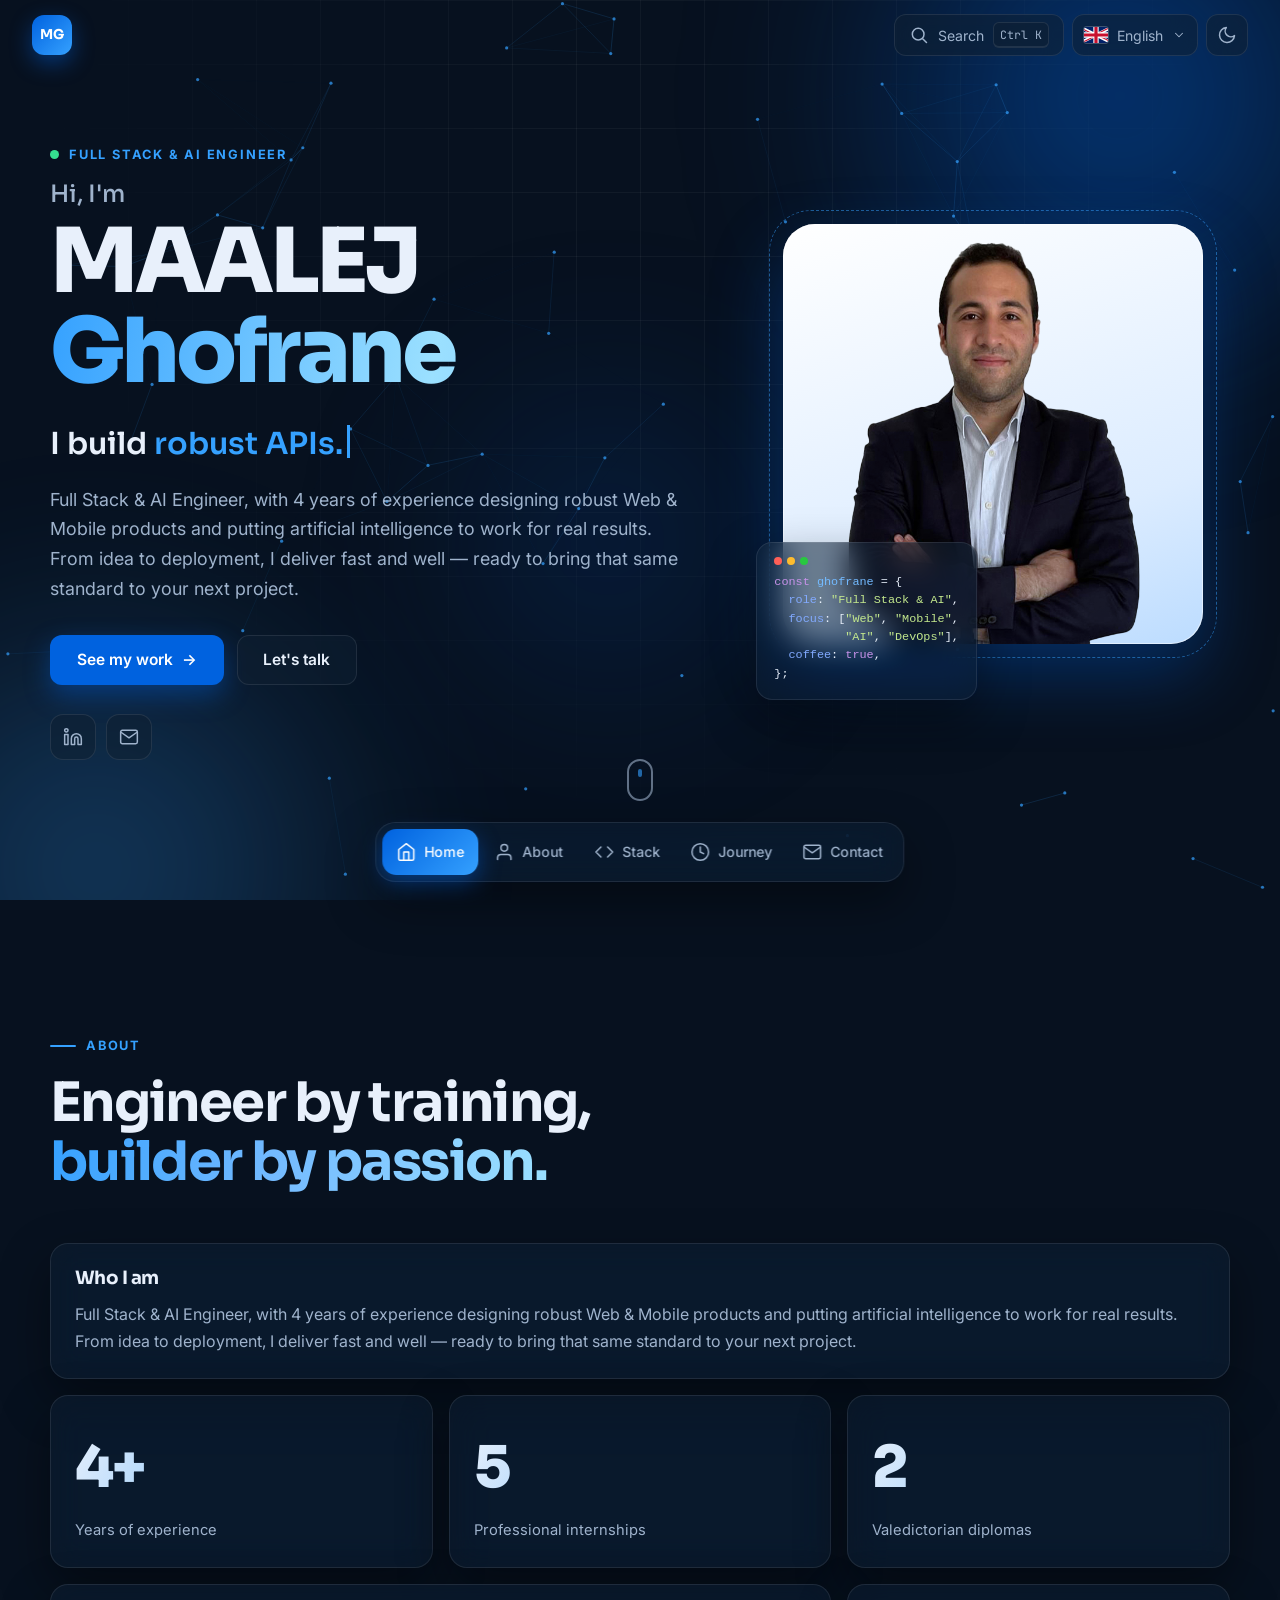
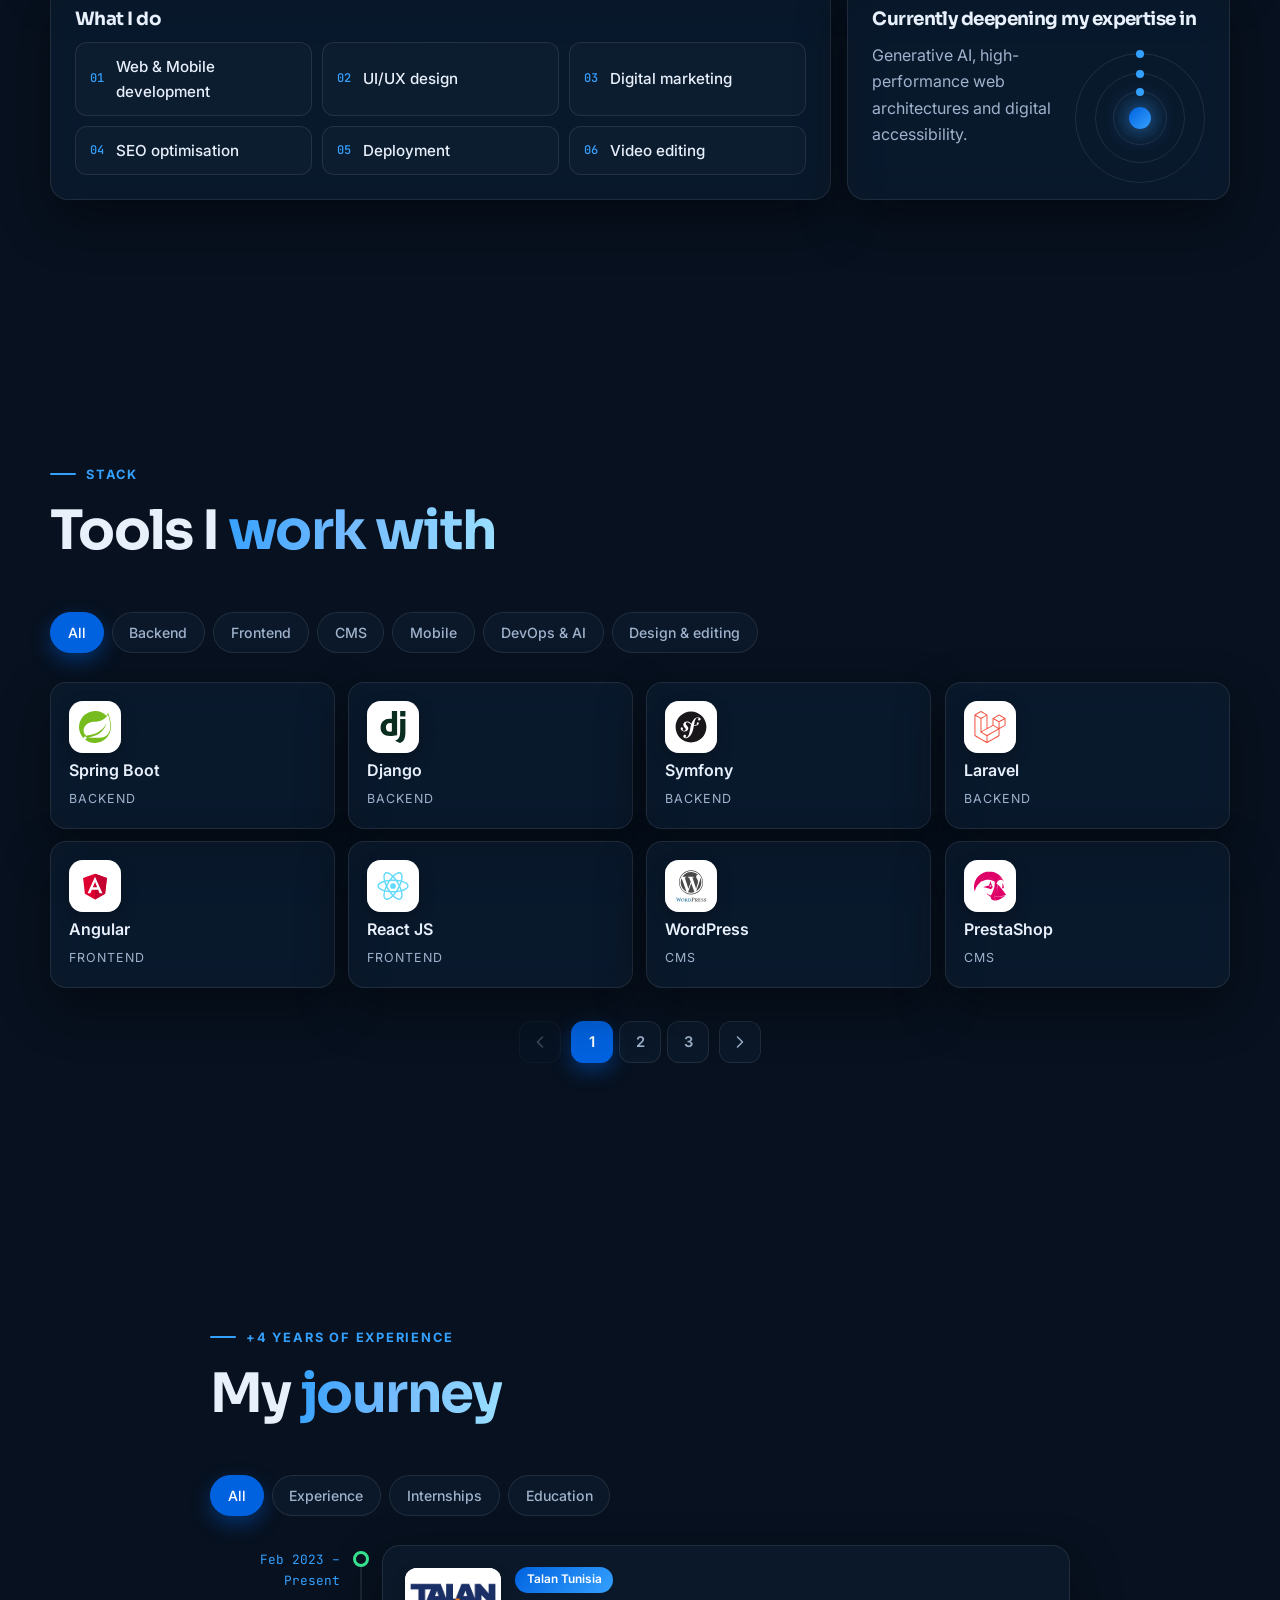
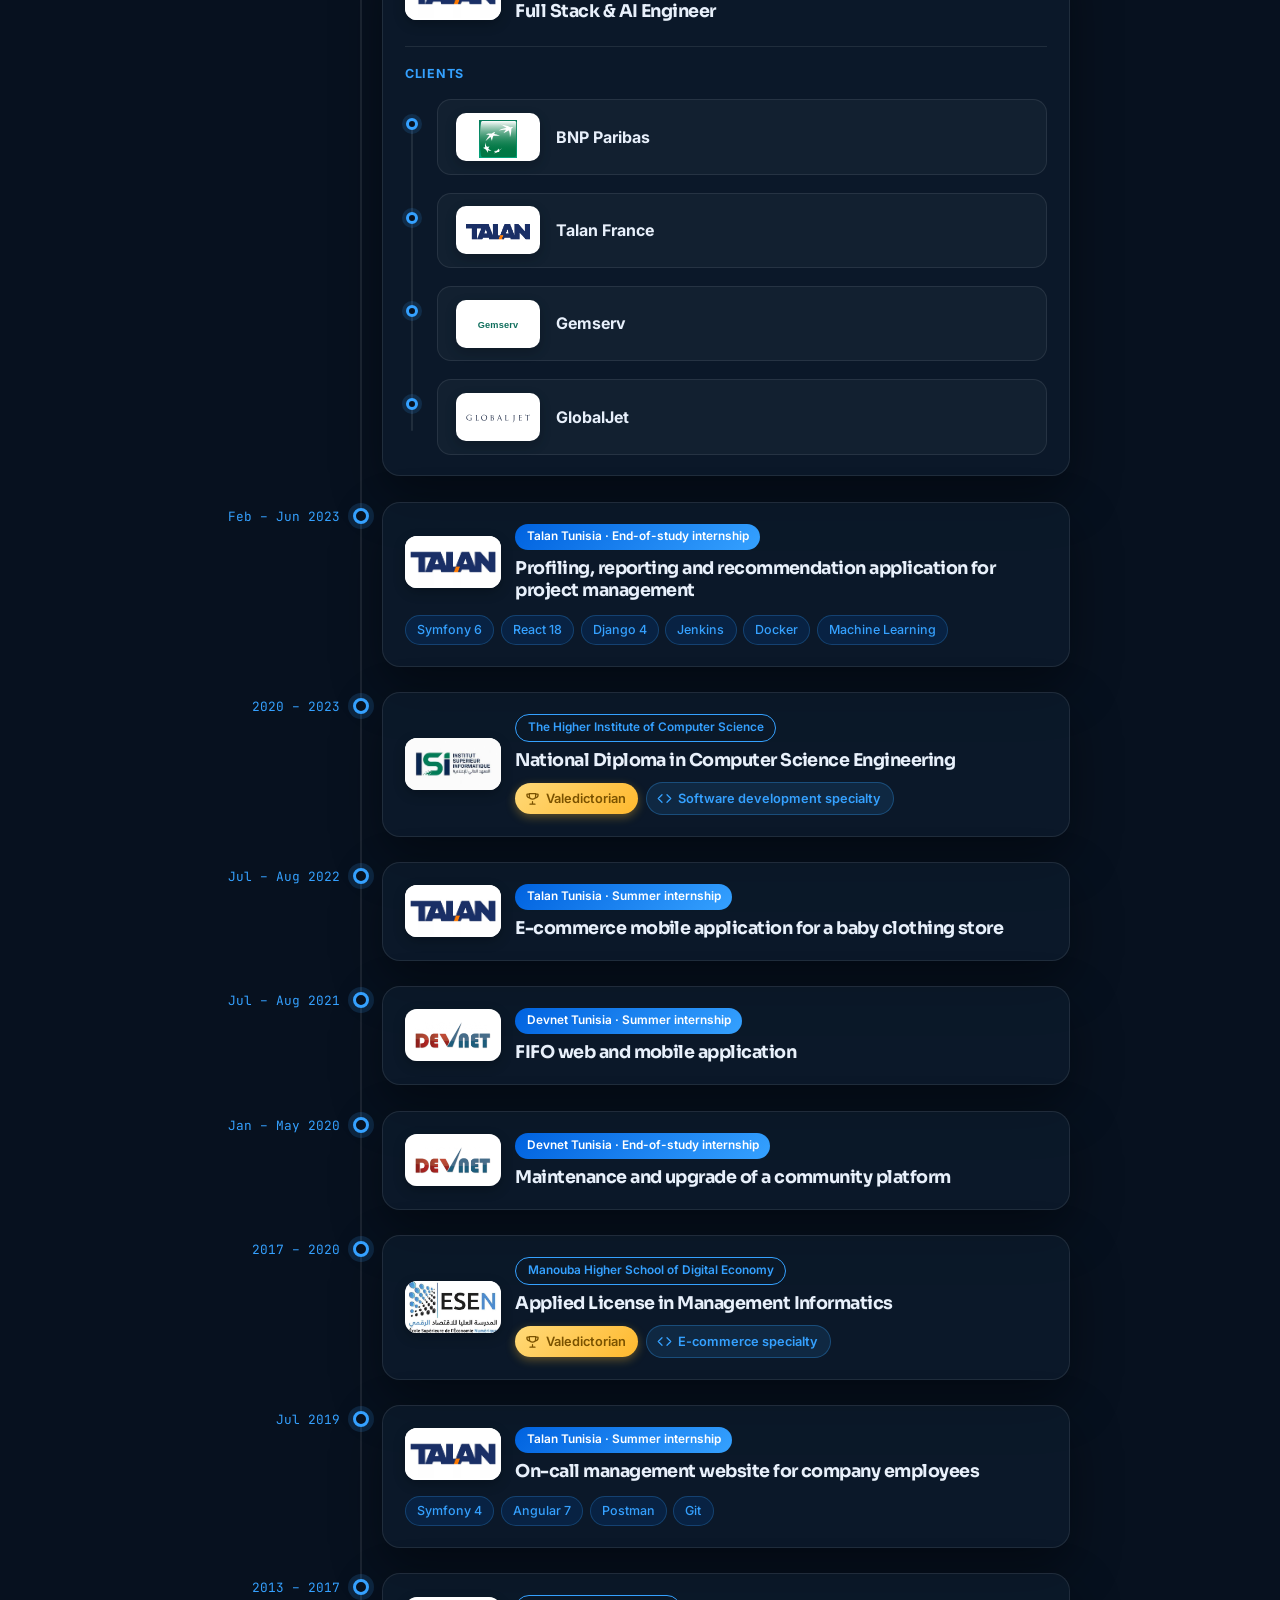
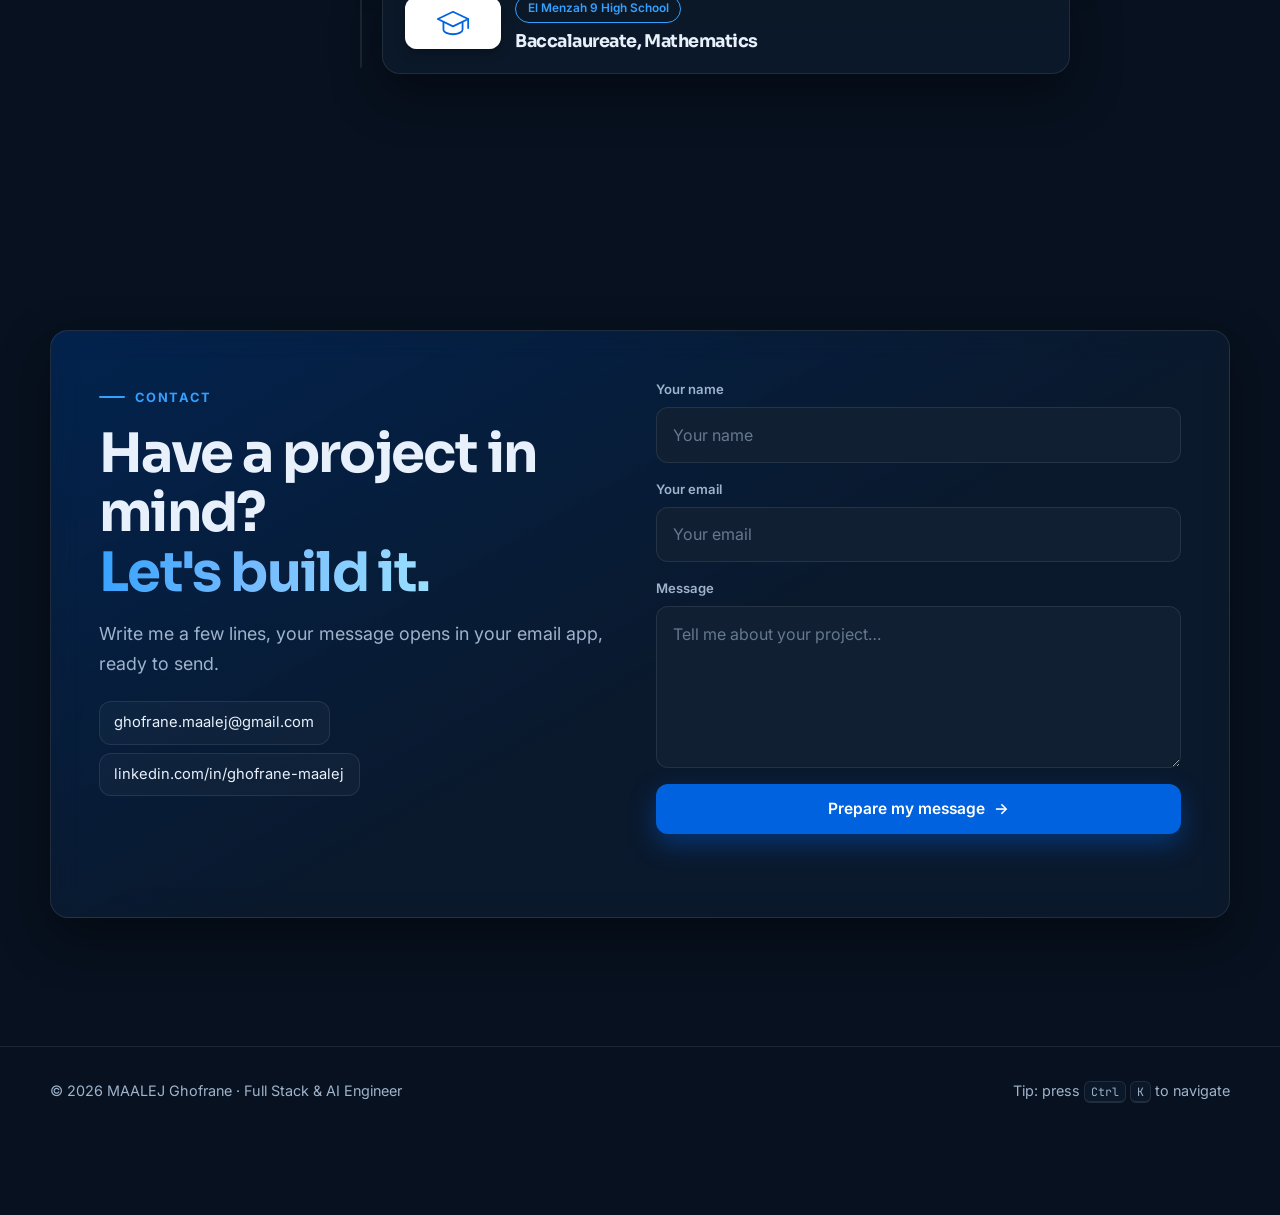
==== commit 48443ba1: "update website" ====
--- a/index.html
+++ b/index.html
@@ -3,8 +3,8 @@
 <head>
   <meta charset="UTF-8" />
   <meta name="viewport" content="width=device-width, initial-scale=1.0" />
-  <title>MAALEJ Ghofrane | Full Stack Developer</title>
-  <meta name="description" content="Portfolio of MAALEJ Ghofrane, Full Stack Developer: web, mobile, AI and DevOps." />
+  <title>MAALEJ Ghofrane | Full Stack &amp; AI Engineer</title>
+  <meta name="description" content="Portfolio of MAALEJ Ghofrane, Full Stack &amp; AI Engineer: web, mobile, AI and DevOps." />
   <meta name="theme-color" content="#07111f" />
   <link rel="icon" href="./favicon.ico" />
   <link rel="preconnect" href="https://fonts.googleapis.com" />
@@ -72,7 +72,7 @@
   <!-- Top bar -->
   <header class="topbar">
     <a class="brand" href="#home" aria-label="Home">
-      <span class="brand-mark">MG</span><span class="brand-name">Ghofrane<b>.</b>dev</span>
+      <span class="brand-mark">MG</span>
     </a>
     <div class="top-actions">
       <button class="chip-btn" id="openPalette" aria-label="Open command palette" data-i18n-aria="aria.palette">
@@ -104,7 +104,9 @@
     <a href="#home" data-nav="home"><svg viewBox="0 0 24 24"><path d="M3 9l9-7 9 7v11a2 2 0 0 1-2 2H5a2 2 0 0 1-2-2z"/><path d="M9 22V12h6v10"/></svg><span data-i18n="nav.home">Home</span></a>
     <a href="#about" data-nav="about"><svg viewBox="0 0 24 24"><path d="M20 21v-2a4 4 0 0 0-4-4H8a4 4 0 0 0-4 4v2"/><circle cx="12" cy="7" r="4"/></svg><span data-i18n="nav.about">About</span></a>
     <a href="#stack" data-nav="stack"><svg viewBox="0 0 24 24"><path d="M16 18l6-6-6-6M8 6l-6 6 6 6"/></svg><span data-i18n="nav.stack">Stack</span></a>
+<!-- Projects nav item temporarily disabled — section commented out below until it's implemented
     <a href="#projects" data-nav="projects"><svg viewBox="0 0 24 24"><path d="M22 19a2 2 0 0 1-2 2H4a2 2 0 0 1-2-2V5a2 2 0 0 1 2-2h5l2 3h9a2 2 0 0 1 2 2z"/></svg><span data-i18n="nav.projects">Projects</span></a>
+    -->
     <a href="#journey" data-nav="journey"><svg viewBox="0 0 24 24"><circle cx="12" cy="12" r="10"/><path d="M12 6v6l4 2"/></svg><span data-i18n="nav.journey">Journey</span></a>
     <a href="#contact" data-nav="contact"><svg viewBox="0 0 24 24"><path d="M4 4h16a2 2 0 0 1 2 2v12a2 2 0 0 1-2 2H4a2 2 0 0 1-2-2V6a2 2 0 0 1 2-2z"/><path d="M22 6l-10 7L2 6"/></svg><span data-i18n="nav.contact">Contact</span></a>
   </nav>
@@ -114,20 +116,20 @@
     <section id="home" class="hero">
       <div class="wrap hero-grid">
         <div class="hero-copy">
-          <p class="eyebrow reveal"><span class="pulse"></span><span data-i18n="hero.eyebrow">Full Stack Developer · Tunisia</span></p>
+          <p class="eyebrow reveal"><span class="pulse"></span><span data-i18n="hero.eyebrow">Full Stack &amp; AI Engineer</span></p>
           <h1 class="reveal">
             <span class="hello" data-i18n="hero.hi">Hi, I'm</span>
             <span class="name">MAALEJ <em>Ghofrane</em></span>
           </h1>
           <p class="role reveal"><span data-i18n="hero.build">I build</span> <span id="typed" aria-live="off"></span><span class="caret"></span></p>
-          <p class="lead reveal" data-i18n="hero.lead">A young engineer passionate about Web &amp; Mobile development, artificial intelligence and DevOps. I turn ideas into fast, reliable and well-designed products.</p>
+          <p class="lead reveal" data-i18n="hero.lead">Full Stack &amp; AI Engineer, with 4 years of experience designing robust Web &amp; Mobile products and putting artificial intelligence to work for real results. From idea to deployment, I deliver fast and well — ready to bring that same standard to your next project.</p>
           <div class="cta reveal">
             <a class="btn primary magnetic" href="#projects"><span data-i18n="hero.cta1">See my work</span> <span class="arr" aria-hidden="true">→</span></a>
             <a class="btn ghost magnetic" href="#contact"><span data-i18n="hero.cta2">Let's talk</span></a>
           </div>
           <ul class="socials reveal" aria-label="Links">
             <li><a href="https://www.linkedin.com/in/ghofrane-maalej-66a4a5173/" target="_blank" rel="noopener" aria-label="LinkedIn"><svg viewBox="0 0 24 24"><path d="M16 8a6 6 0 0 1 6 6v7h-4v-7a2 2 0 0 0-4 0v7h-4v-7a6 6 0 0 1 6-6zM2 9h4v12H2zM4 2a2 2 0 1 1 0 4 2 2 0 0 1 0-4z"/></svg></a></li>
-            <li><a href="mailto:ghofrane.maalej@etudiant-isi.utm.tn" aria-label="Email"><svg viewBox="0 0 24 24"><path d="M4 4h16a2 2 0 0 1 2 2v12a2 2 0 0 1-2 2H4a2 2 0 0 1-2-2V6a2 2 0 0 1 2-2z"/><path d="M22 6l-10 7L2 6"/></svg></a></li>
+            <li><a href="mailto:ghofrane.maalej@gmail.com" aria-label="Email"><svg viewBox="0 0 24 24"><path d="M4 4h16a2 2 0 0 1 2 2v12a2 2 0 0 1-2 2H4a2 2 0 0 1-2-2V6a2 2 0 0 1 2-2z"/><path d="M22 6l-10 7L2 6"/></svg></a></li>
           </ul>
         </div>
 
@@ -139,7 +141,7 @@
           <div class="code-card glass spot" aria-hidden="true">
             <div class="code-dots"><i></i><i></i><i></i></div>
 <pre><span class="k">const</span> <span class="v">ghofrane</span> = {
-  <span class="p">role</span>: <span class="s">"Full Stack Dev"</span>,
+  <span class="p">role</span>: <span class="s">"Full Stack &amp; AI"</span>,
   <span class="p">focus</span>: [<span class="s">"Web"</span>, <span class="s">"Mobile"</span>,
           <span class="s">"AI"</span>, <span class="s">"DevOps"</span>],
   <span class="p">coffee</span>: <span class="k">true</span>,
@@ -161,11 +163,11 @@
         <div class="bento">
           <article class="glass spot b-bio reveal">
             <h3 data-i18n="about.who">Who I am</h3>
-            <p data-i18n="about.bio">I am a young engineer passionate about Web &amp; Mobile development, artificial intelligence and DevOps. Valedictorian of my engineering diploma in Computer Science (2022–2023), I enjoy the full path from functional study and design to development, tests and deployment.</p>
+            <p data-i18n="about.bio">Full Stack &amp; AI Engineer, with 4 years of experience designing robust Web &amp; Mobile products and putting artificial intelligence to work for real results. From idea to deployment, I deliver fast and well — ready to bring that same standard to your next project.</p>
           </article>
 
           <article class="glass spot b-stat reveal">
-            <strong data-count="6" data-suffix="+">0</strong>
+            <strong data-count="4" data-suffix="+">0</strong>
             <span data-i18n="about.s1">Years of experience</span>
           </article>
           <article class="glass spot b-stat reveal">
@@ -180,18 +182,18 @@
           <article class="glass spot b-do reveal">
             <h3 data-i18n="about.do">What I do</h3>
             <ul class="do-list">
-              <li><b>01</b><span data-i18n="about.d1">App development</span></li>
-              <li><b>02</b><span data-i18n="about.d2">Mobile development</span></li>
-              <li><b>03</b><span data-i18n="about.d3">UX design</span></li>
-              <li><b>04</b><span data-i18n="about.d4">Business strategy</span></li>
-              <li><b>05</b><span data-i18n="about.d5">SEO optimisation</span></li>
-              <li><b>06</b><span data-i18n="about.d6">Hosting websites</span></li>
+              <li><b>01</b><span data-i18n="about.d1">Web &amp; Mobile development</span></li>
+              <li><b>02</b><span data-i18n="about.d2">UI/UX design</span></li>
+              <li><b>03</b><span data-i18n="about.d3">Digital marketing</span></li>
+              <li><b>04</b><span data-i18n="about.d4">SEO optimisation</span></li>
+              <li><b>05</b><span data-i18n="about.d5">Deployment</span></li>
+              <li><b>06</b><span data-i18n="about.d6">Video editing</span></li>
             </ul>
           </article>
 
           <article class="glass spot b-ai reveal">
-            <h3 data-i18n="about.exp">Currently exploring</h3>
-            <p data-i18n="about.expP">Recommendation systems &amp; Machine Learning, CI/CD with Jenkins and containers with Docker.</p>
+            <h3 data-i18n="about.exp">Currently deepening my expertise in</h3>
+            <p data-i18n="about.expP">Generative AI, high-performance web architectures and digital accessibility.</p>
             <div class="orbit" aria-hidden="true"><i></i><i></i><i></i><b></b></div>
           </article>
         </div>
@@ -210,9 +212,10 @@
           <button role="tab" aria-selected="true" data-cat="all" data-i18n="cat.all">All</button>
           <button role="tab" aria-selected="false" data-cat="backend" data-i18n="cat.backend">Backend</button>
           <button role="tab" aria-selected="false" data-cat="frontend" data-i18n="cat.frontend">Frontend</button>
+          <button role="tab" aria-selected="false" data-cat="cms" data-i18n="cat.cms">CMS</button>
           <button role="tab" aria-selected="false" data-cat="mobile" data-i18n="cat.mobile">Mobile</button>
           <button role="tab" aria-selected="false" data-cat="devops" data-i18n="cat.devops">DevOps &amp; AI</button>
-          <button role="tab" aria-selected="false" data-cat="design" data-i18n="cat.design">Design</button>
+          <button role="tab" aria-selected="false" data-cat="design" data-i18n="cat.design">Design & editing</button>
         </div>
 
         <ul class="stack-grid" id="stackGrid"></ul>
@@ -220,7 +223,7 @@
       </div>
     </section>
 
-    <!-- PROJECTS -->
+    <!-- PROJECTS — temporarily disabled, to be implemented later
     <section id="projects" class="section">
       <div class="wrap">
         <header class="sec-head reveal">
@@ -259,18 +262,20 @@
         </div>
       </div>
     </section>
+    -->
 
     <!-- JOURNEY -->
     <section id="journey" class="section">
       <div class="wrap narrow">
         <header class="sec-head reveal">
-          <p class="eyebrow" data-i18n="jr.eyebrow">+6 years of experience</p>
+          <p class="eyebrow" data-i18n="jr.eyebrow">+4 years of experience</p>
           <h2 data-i18n-html="jr.h2">My <span class="grad">journey</span></h2>
         </header>
 
         <div class="tabs reveal" role="tablist" aria-label="Timeline filter">
           <button role="tab" aria-selected="true" data-filter="all" data-i18n="flt.all">All</button>
           <button role="tab" aria-selected="false" data-filter="exp" data-i18n="flt.exp">Experience</button>
+          <button role="tab" aria-selected="false" data-filter="stage" data-i18n="flt.stage">Internships</button>
           <button role="tab" aria-selected="false" data-filter="edu" data-i18n="flt.edu">Education</button>
         </div>
 
@@ -278,75 +283,148 @@
           <li class="t-item is-current" data-type="exp">
             <time data-i18n="j0.time">Feb 2023 – Present</time>
             <div class="glass spot t-card">
-              <span class="badge" data-i18n="j0.badge">Talan Tunisia</span>
-              <h3 data-i18n="j0.title">Full Stack &amp; AI Engineer</h3>
-              <p data-i18n="j0.p">Design and development of full stack and AI-driven applications.</p>
-            </div>
-          </li>
-          <li class="t-item" data-type="exp">
+              <div class="t-head">
+                <span class="org-logo has-variants"><img class="logo-light" src="./assets/logos/light/talan.png" alt="" width="80" height="36" loading="lazy" decoding="async" /><img class="logo-dark fit-cover" src="./assets/logos/dark/talan.png" alt="" width="96" height="52" loading="lazy" decoding="async" /></span>
+                <div class="t-titles">
+                  <span class="badge" data-i18n="j0.badge">Talan Tunisia</span>
+                  <h3 data-i18n="j0.title">Full Stack &amp; AI Engineer</h3>
+                </div>
+              </div>
+              <div class="t-engagements">
+              <span class="t-clients-label" data-i18n="jr.clients">Clients</span>
+              <ol class="sub-timeline">
+                <li>
+                  <div class="sub-head">
+                    <span class="sub-logo"><img src="./assets/logos/bnp-paribas.svg" alt="BNP Paribas" width="64" height="38" loading="lazy" decoding="async" /></span>
+                    <span class="sub-org">BNP Paribas</span>
+                  </div>
+                </li>
+                <li>
+                  <div class="sub-head">
+                    <span class="sub-logo"><img src="./assets/logos/light/talan.png" alt="Talan France" width="64" height="38" loading="lazy" decoding="async" /></span>
+                    <span class="sub-org">Talan France</span>
+                  </div>
+                </li>
+                <li>
+                  <div class="sub-head">
+                    <span class="sub-logo"><img src="./assets/logos/gemserv.svg" alt="Gemserv" width="64" height="38" loading="lazy" decoding="async" /></span>
+                    <span class="sub-org">Gemserv</span>
+                  </div>
+                </li>
+                <li>
+                  <div class="sub-head">
+                    <span class="sub-logo"><img src="./assets/logos/globaljet.svg" alt="GlobalJet" width="64" height="38" loading="lazy" decoding="async" /></span>
+                    <span class="sub-org">GlobalJet</span>
+                  </div>
+                </li>
+              </ol>
+              </div>
+            </div>
+          </li>
+          <li class="t-item" data-type="stage">
             <time data-i18n="j1.time">Feb – Jun 2023</time>
             <div class="glass spot t-card">
-              <span class="badge" data-i18n="j1.badge">Talan Tunisia · End-of-study internship</span>
-              <h3 data-i18n="j1.title">Profiling, reporting and recommendation application for project management</h3>
-              <p data-i18n="j1.p">Functional study, design, development, tests.</p>
-              <ul class="tags"><li>Symfony 6.2</li><li>React 18.2</li><li>Django 4.2</li><li>Jenkins</li><li>Docker</li><li>Machine Learning</li></ul>
+              <div class="t-head">
+                <span class="org-logo has-variants"><img class="logo-light" src="./assets/logos/light/talan.png" alt="" width="80" height="36" loading="lazy" decoding="async" /><img class="logo-dark fit-cover" src="./assets/logos/dark/talan.png" alt="" width="96" height="52" loading="lazy" decoding="async" /></span>
+                <div class="t-titles">
+                  <span class="badge" data-i18n="j1.badge">Talan Tunisia · End-of-study internship</span>
+                  <h3 data-i18n="j1.title">Profiling, reporting and recommendation application for project management</h3>
+                </div>
+              </div>
+              <ul class="tags"><li>Symfony 6</li><li>React 18</li><li>Django 4</li><li>Jenkins</li><li>Docker</li><li>Machine Learning</li></ul>
             </div>
           </li>
           <li class="t-item" data-type="edu">
             <time data-i18n="j2.time">2020 – 2023</time>
             <div class="glass spot t-card">
-              <span class="badge edu" data-i18n="j2.badge">The Higher Institute of Computer Science</span>
-              <h3 data-i18n="j2.title">National Diploma in Computer Science Engineering</h3>
-              <p data-i18n="j2.p">Software development specialty, valedictorian 2022–2023.</p>
-            </div>
-          </li>
-          <li class="t-item" data-type="exp">
+              <div class="t-head">
+                <span class="org-logo has-variants"><img class="logo-light" src="./assets/logos/light/isi.png" alt="" width="80" height="36" loading="lazy" decoding="async" /><img class="logo-dark fit-cover" src="./assets/logos/dark/isi.jpeg" alt="" width="96" height="52" loading="lazy" decoding="async" /></span>
+                <div class="t-titles">
+                  <span class="badge edu" data-i18n="j2.badge">The Higher Institute of Computer Science</span>
+                  <h3 data-i18n="j2.title">National Diploma in Computer Science Engineering</h3>
+                  <div class="edu-meta">
+                    <span class="honor"><svg viewBox="0 0 24 24" aria-hidden="true"><path d="M8 21h8M12 17v4M7 4h10v4a5 5 0 0 1-10 0V4z"></path><path d="M7 5H4a1 1 0 0 0-1 1 5 5 0 0 0 4 4.9M17 5h3a1 1 0 0 1 1 1 5 5 0 0 1-4 4.9"></path></svg><span data-i18n="j2.honor">Valedictorian</span></span>
+                    <span class="specialty"><svg viewBox="0 0 24 24" aria-hidden="true"><path d="M16 18l6-6-6-6M8 6l-6 6 6 6"></path></svg><span data-i18n="j2.p">Software development specialty</span></span>
+                  </div>
+                </div>
+              </div>
+            </div>
+          </li>
+          <li class="t-item" data-type="stage">
             <time data-i18n="j3.time">Jul – Aug 2022</time>
             <div class="glass spot t-card">
-              <span class="badge" data-i18n="j3.badge">Talan Tunisia · Summer internship</span>
-              <h3 data-i18n="j3.title">E-commerce mobile application for a baby clothing store</h3>
-              <p data-i18n="j3.p">Design and development of a mobile shopping experience.</p>
-            </div>
-          </li>
-          <li class="t-item" data-type="exp">
+              <div class="t-head">
+                <span class="org-logo has-variants"><img class="logo-light" src="./assets/logos/light/talan.png" alt="" width="80" height="36" loading="lazy" decoding="async" /><img class="logo-dark fit-cover" src="./assets/logos/dark/talan.png" alt="" width="96" height="52" loading="lazy" decoding="async" /></span>
+                <div class="t-titles">
+                  <span class="badge" data-i18n="j3.badge">Talan Tunisia · Summer internship</span>
+                  <h3 data-i18n="j3.title">E-commerce mobile application for a baby clothing store</h3>
+                </div>
+              </div>
+            </div>
+          </li>
+          <li class="t-item" data-type="stage">
             <time data-i18n="j4.time">Jul – Aug 2021</time>
             <div class="glass spot t-card">
-              <span class="badge" data-i18n="j4.badge">Devnet Tunisia · Summer internship</span>
-              <h3 data-i18n="j4.title">FIFO web and mobile application</h3>
-              <p data-i18n="j4.p">Web and mobile application development.</p>
-            </div>
-          </li>
-          <li class="t-item" data-type="exp">
+              <div class="t-head">
+                <span class="org-logo"><img src="./assets/logos/devnet.png" alt="" width="80" height="36" loading="lazy" decoding="async" /></span>
+                <div class="t-titles">
+                  <span class="badge" data-i18n="j4.badge">Devnet Tunisia · Summer internship</span>
+                  <h3 data-i18n="j4.title">FIFO web and mobile application</h3>
+                </div>
+              </div>
+            </div>
+          </li>
+          <li class="t-item" data-type="stage">
             <time data-i18n="j5.time">Jan – May 2020</time>
             <div class="glass spot t-card">
-              <span class="badge" data-i18n="j5.badge">Devnet Tunisia · End-of-study internship</span>
-              <h3 data-i18n="j5.title">Maintenance and upgrade of a community platform</h3>
-              <p data-i18n="j5.p">Evolutive and corrective maintenance of an existing platform.</p>
+              <div class="t-head">
+                <span class="org-logo"><img src="./assets/logos/devnet.png" alt="" width="80" height="36" loading="lazy" decoding="async" /></span>
+                <div class="t-titles">
+                  <span class="badge" data-i18n="j5.badge">Devnet Tunisia · End-of-study internship</span>
+                  <h3 data-i18n="j5.title">Maintenance and upgrade of a community platform</h3>
+                </div>
+              </div>
             </div>
           </li>
           <li class="t-item" data-type="edu">
             <time data-i18n="j6.time">2017 – 2020</time>
             <div class="glass spot t-card">
-              <span class="badge edu" data-i18n="j6.badge">Manouba Higher School of Digital Economy</span>
-              <h3 data-i18n="j6.title">Applied License in Management Informatics</h3>
-              <p data-i18n="j6.p">Valedictorian 2017–2020.</p>
-            </div>
-          </li>
-          <li class="t-item" data-type="exp">
+              <div class="t-head">
+                <span class="org-logo has-variants"><img class="logo-light" src="./assets/logos/light/esen.png" alt="" width="80" height="36" loading="lazy" decoding="async" /><img class="logo-dark fit-contain" src="./assets/logos/dark/esen.jpeg" alt="" width="96" height="52" loading="lazy" decoding="async" /></span>
+                <div class="t-titles">
+                  <span class="badge edu" data-i18n="j6.badge">Manouba Higher School of Digital Economy</span>
+                  <h3 data-i18n="j6.title">Applied License in Management Informatics</h3>
+                  <div class="edu-meta">
+                    <span class="honor"><svg viewBox="0 0 24 24" aria-hidden="true"><path d="M8 21h8M12 17v4M7 4h10v4a5 5 0 0 1-10 0V4z"></path><path d="M7 5H4a1 1 0 0 0-1 1 5 5 0 0 0 4 4.9M17 5h3a1 1 0 0 1 1 1 5 5 0 0 1-4 4.9"></path></svg><span data-i18n="j6.honor">Valedictorian</span></span>
+                    <span class="specialty"><svg viewBox="0 0 24 24" aria-hidden="true"><path d="M16 18l6-6-6-6M8 6l-6 6 6 6"></path></svg><span data-i18n="j6.p">E-commerce specialty</span></span>
+                  </div>
+                </div>
+              </div>
+            </div>
+          </li>
+          <li class="t-item" data-type="stage">
             <time data-i18n="j7.time">Jul 2019</time>
             <div class="glass spot t-card">
-              <span class="badge" data-i18n="j7.badge">Talan Tunisia · Summer internship</span>
-              <h3 data-i18n="j7.title">On-call management website for company employees</h3>
-              <p data-i18n="j7.p">Functional study, design, development, unit tests.</p>
-              <ul class="tags"><li>Symfony 4.3</li><li>Angular 7</li><li>Postman</li><li>Git</li></ul>
+              <div class="t-head">
+                <span class="org-logo has-variants"><img class="logo-light" src="./assets/logos/light/talan.png" alt="" width="80" height="36" loading="lazy" decoding="async" /><img class="logo-dark fit-cover" src="./assets/logos/dark/talan.png" alt="" width="96" height="52" loading="lazy" decoding="async" /></span>
+                <div class="t-titles">
+                  <span class="badge" data-i18n="j7.badge">Talan Tunisia · Summer internship</span>
+                  <h3 data-i18n="j7.title">On-call management website for company employees</h3>
+                </div>
+              </div>
+              <ul class="tags"><li>Symfony 4</li><li>Angular 7</li><li>Postman</li><li>Git</li></ul>
             </div>
           </li>
           <li class="t-item" data-type="edu">
             <time data-i18n="j8.time">2013 – 2017</time>
             <div class="glass spot t-card">
-              <span class="badge edu" data-i18n="j8.badge">El Menzah 9 High School</span>
-              <h3 data-i18n="j8.title">Baccalaureate, Mathematics</h3>
-              <p data-i18n="j8.p">The beginning of the journey.</p>
+              <div class="t-head">
+                <span class="org-logo"><img src="./assets/logos/school.svg" alt="" width="80" height="36" loading="lazy" decoding="async" /></span>
+                <div class="t-titles">
+                  <span class="badge edu" data-i18n="j8.badge">El Menzah 9 High School</span>
+                  <h3 data-i18n="j8.title">Baccalaureate, Mathematics</h3>
+                </div>
+              </div>
             </div>
           </li>
         </ol>
@@ -362,13 +440,13 @@
             <h2 data-i18n-html="ct.h2">Have a project in mind?<br /><span class="grad">Let's build it.</span></h2>
             <p class="lead" data-i18n="ct.lead">Write me a few lines, your message opens in your email app, ready to send.</p>
             <ul class="contact-links">
-              <li><a href="mailto:ghofrane.maalej@etudiant-isi.utm.tn">ghofrane.maalej@etudiant-isi.utm.tn</a></li>
+              <li><a href="mailto:ghofrane.maalej@gmail.com">ghofrane.maalej@gmail.com</a></li>
               <li><a href="https://www.linkedin.com/in/ghofrane-maalej-66a4a5173/" target="_blank" rel="noopener">linkedin.com/in/ghofrane-maalej</a></li>
             </ul>
           </div>
           <form id="contactForm" class="form" novalidate>
-            <label><span data-i18n="ct.name">Your name</span><input name="name" type="text" required autocomplete="name" placeholder="Jane Doe" data-i18n-ph="ct.phName" /></label>
-            <label><span data-i18n="ct.email">Your email</span><input name="email" type="email" required autocomplete="email" placeholder="jane@company.com" data-i18n-ph="ct.phEmail" /></label>
+            <label><span data-i18n="ct.name">Your name</span><input name="name" type="text" required autocomplete="name" placeholder="Your name" data-i18n-ph="ct.phName" /></label>
+            <label><span data-i18n="ct.email">Your email</span><input name="email" type="email" required autocomplete="email" placeholder="Your email" data-i18n-ph="ct.phEmail" /></label>
             <label><span data-i18n="ct.msg">Message</span><textarea name="message" rows="5" required placeholder="Tell me about your project…" data-i18n-ph="ct.phMsg"></textarea></label>
             <button class="btn primary magnetic" type="submit"><span data-i18n="ct.send">Prepare my message</span> <span class="arr" aria-hidden="true">→</span></button>
             <p class="form-note" id="formNote" role="status"></p>
@@ -380,7 +458,7 @@
 
   <footer class="footer">
     <div class="wrap">
-      <p>© <span id="year"></span> <span data-i18n="ft.rights">MAALEJ Ghofrane · Full Stack Developer</span></p>
+      <p>© <span id="year"></span> <span data-i18n="ft.rights">MAALEJ Ghofrane · Full Stack &amp; AI Engineer</span></p>
       <p class="muted" data-i18n-html="ft.tip">Tip: press <kbd>Ctrl</kbd> <kbd>K</kbd> to navigate</p>
     </div>
   </footer>
--- a/assets/css/sections/journey.css
+++ b/assets/css/sections/journey.css
@@ -18,10 +18,92 @@
 .t-item time { display: block; margin-bottom: 0.5rem; font-family: var(--mono); font-size: 0.8rem; color: var(--sky); }
 
 .t-card { display: flex; flex-direction: column; gap: 0.5rem; padding: 1.3rem 1.4rem; }
+/* Header row: organisation logo + badge/title. Dark theme: every logo sits on a white
+   96x52 tile (dark text / transparent PNGs stay readable). Light theme: no tile. */
+.t-head { display: flex; align-items: center; gap: 0.9rem; }
+.t-titles { display: flex; flex-direction: column; align-items: flex-start; gap: 0.45rem; min-width: 0; }
+.org-logo {
+  flex: none; display: grid; grid-template: 100% / 100%; place-items: center; width: 96px; height: 52px; padding: 8px 10px;
+  border-radius: 12px; background: #fff;
+  box-shadow: 0 4px 12px rgba(0, 0, 0, 0.25), 0 0 0 1px rgba(255, 255, 255, 0.5) inset;
+  transition: transform 0.3s ease;
+}
+.org-logo img { max-width: 100%; max-height: 100%; object-fit: contain; border-radius: 0; }
+
+/* Theme-specific logo files (class has-variants): the dark theme shows .logo-dark
+   (files with their own white background, filling the whole tile); the light theme
+   shows .logo-light (transparent PNGs). Switching is pure CSS, no JavaScript. */
+.org-logo .logo-light { display: none; }
+.org-logo.has-variants { padding: 0; overflow: hidden; }
+.org-logo .logo-dark { width: 100%; height: 100%; max-width: none; max-height: none; }
+.org-logo .logo-dark.fit-cover { object-fit: cover; }
+.org-logo .logo-dark.fit-contain { object-fit: contain; }
+[data-theme="light"] .org-logo .logo-dark { display: none; }
+[data-theme="light"] .org-logo .logo-light { display: block; }
+[data-theme="light"] .org-logo.has-variants { overflow: visible; }
+.t-card:hover .org-logo { transform: translateY(-2px) scale(1.04); }
+/* Light theme: the card is already light, so logos sit directly on it, aligned
+   with the text edge (no white tile). */
+[data-theme="light"] .org-logo { place-items: center start; padding-inline: 0; background: transparent; box-shadow: none; }
 .t-card h3 { font-size: 1.1rem; line-height: 1.25; }
 .t-card p { color: var(--muted); font-size: 0.94rem; }
 
+/* Education meta row: honor distinction + specialty, pulled out of the body
+   text as badges so both read at a glance instead of hiding in a sentence. */
+.edu-meta { display: flex; flex-wrap: wrap; align-items: center; gap: 0.5rem; margin-top: 0.25rem; }
+
+.honor {
+  display: inline-flex; align-items: center; gap: 0.4rem; padding: 0.3rem 0.75rem 0.3rem 0.6rem;
+  border-radius: 999px; font-size: 0.8rem; font-weight: 600; color: #7a5200;
+  background: linear-gradient(135deg, #ffd978, #ffb92e); box-shadow: 0 3px 10px rgba(255, 185, 46, 0.35);
+}
+.honor svg { width: 15px; height: 15px; flex: none; fill: none; stroke: #7a5200; stroke-width: 2; stroke-linecap: round; stroke-linejoin: round; }
+
+.specialty {
+  display: inline-flex; align-items: center; gap: 0.4rem; padding: 0.3rem 0.75rem 0.3rem 0.6rem;
+  border-radius: 999px; font-size: 0.8rem; font-weight: 600; color: var(--sky);
+  background: rgba(53, 161, 255, 0.12); border: 1px solid rgba(53, 161, 255, 0.3);
+}
+.specialty svg { width: 15px; height: 15px; flex: none; fill: none; stroke: var(--sky); stroke-width: 2; stroke-linecap: round; stroke-linejoin: round; }
+
+/* Client engagements: a visually separated sub-section of the current-role
+   card, set off by a top divider so it reads as "details inside the card"
+   rather than a continuation of the same paragraph flow. */
+.t-engagements { margin-top: 1rem; padding-top: 1.1rem; border-top: 1px solid var(--line); }
+.t-clients-label { display: block; margin-bottom: 0.9rem; font-size: 0.78rem; font-weight: 700; text-transform: uppercase; letter-spacing: 0.06em; color: var(--sky); }
+
+/* Mini timeline of clients: logo + name, strung along a vertical line. Each
+   entry is its own soft card so the eye can parse one client at a time. */
+.sub-timeline { position: relative; display: flex; flex-direction: column; gap: 1.1rem; padding-left: 2rem; }
+.sub-timeline::before { content: ""; position: absolute; left: 6px; top: 24px; bottom: 24px; width: 2px; border-radius: 2px; background: var(--line); }
+.sub-timeline > li {
+  position: relative; padding: 0.8rem 1.1rem;
+  border-radius: 14px; border: 1px solid var(--line); background: rgba(128, 144, 166, 0.06);
+}
+.sub-timeline > li::before { content: ""; position: absolute; left: -2rem; top: 24px; transform: translateY(-50%); width: 12px; height: 12px; border-radius: 50%; background: var(--bg); border: 3px solid var(--sky); box-shadow: 0 0 0 4px rgba(53, 161, 255, 0.15); }
+
+.sub-head { display: flex; align-items: center; gap: 1rem; }
+.sub-logo { flex: none; display: grid; place-items: center; width: 84px; height: 48px; padding: 7px 9px; border-radius: 10px; background: #fff; box-shadow: 0 4px 12px rgba(0, 0, 0, 0.2); transition: transform 0.25s ease; }
+.sub-logo img { max-width: 100%; max-height: 100%; object-fit: contain; }
+.sub-timeline > li:hover .sub-logo { transform: translateY(-2px) scale(1.04); }
+.sub-org { font-size: 1rem; font-weight: 700; color: var(--text); }
+
+@media (max-width: 720px) {
+  .sub-timeline { padding-left: 1.6rem; }
+  .sub-timeline > li::before { left: -1.6rem; }
+}
+
+@media (max-width: 720px) {
+  .sub-timeline { padding-left: 1.6rem; }
+  .sub-timeline > li::before { left: -1.6rem; }
+  .sub-head { flex-wrap: wrap; }
+}
+
 /* Desktop: date column on the left, line at 150px */
+@media (max-width: 720px) {
+  .org-logo { width: 80px; height: 46px; padding: 6px 8px; }
+}
+
 @media (min-width: 721px) {
   .timeline { display: grid; gap: 1.6rem; padding-left: 0; }
   .timeline::before, .timeline::after { left: 150px; }
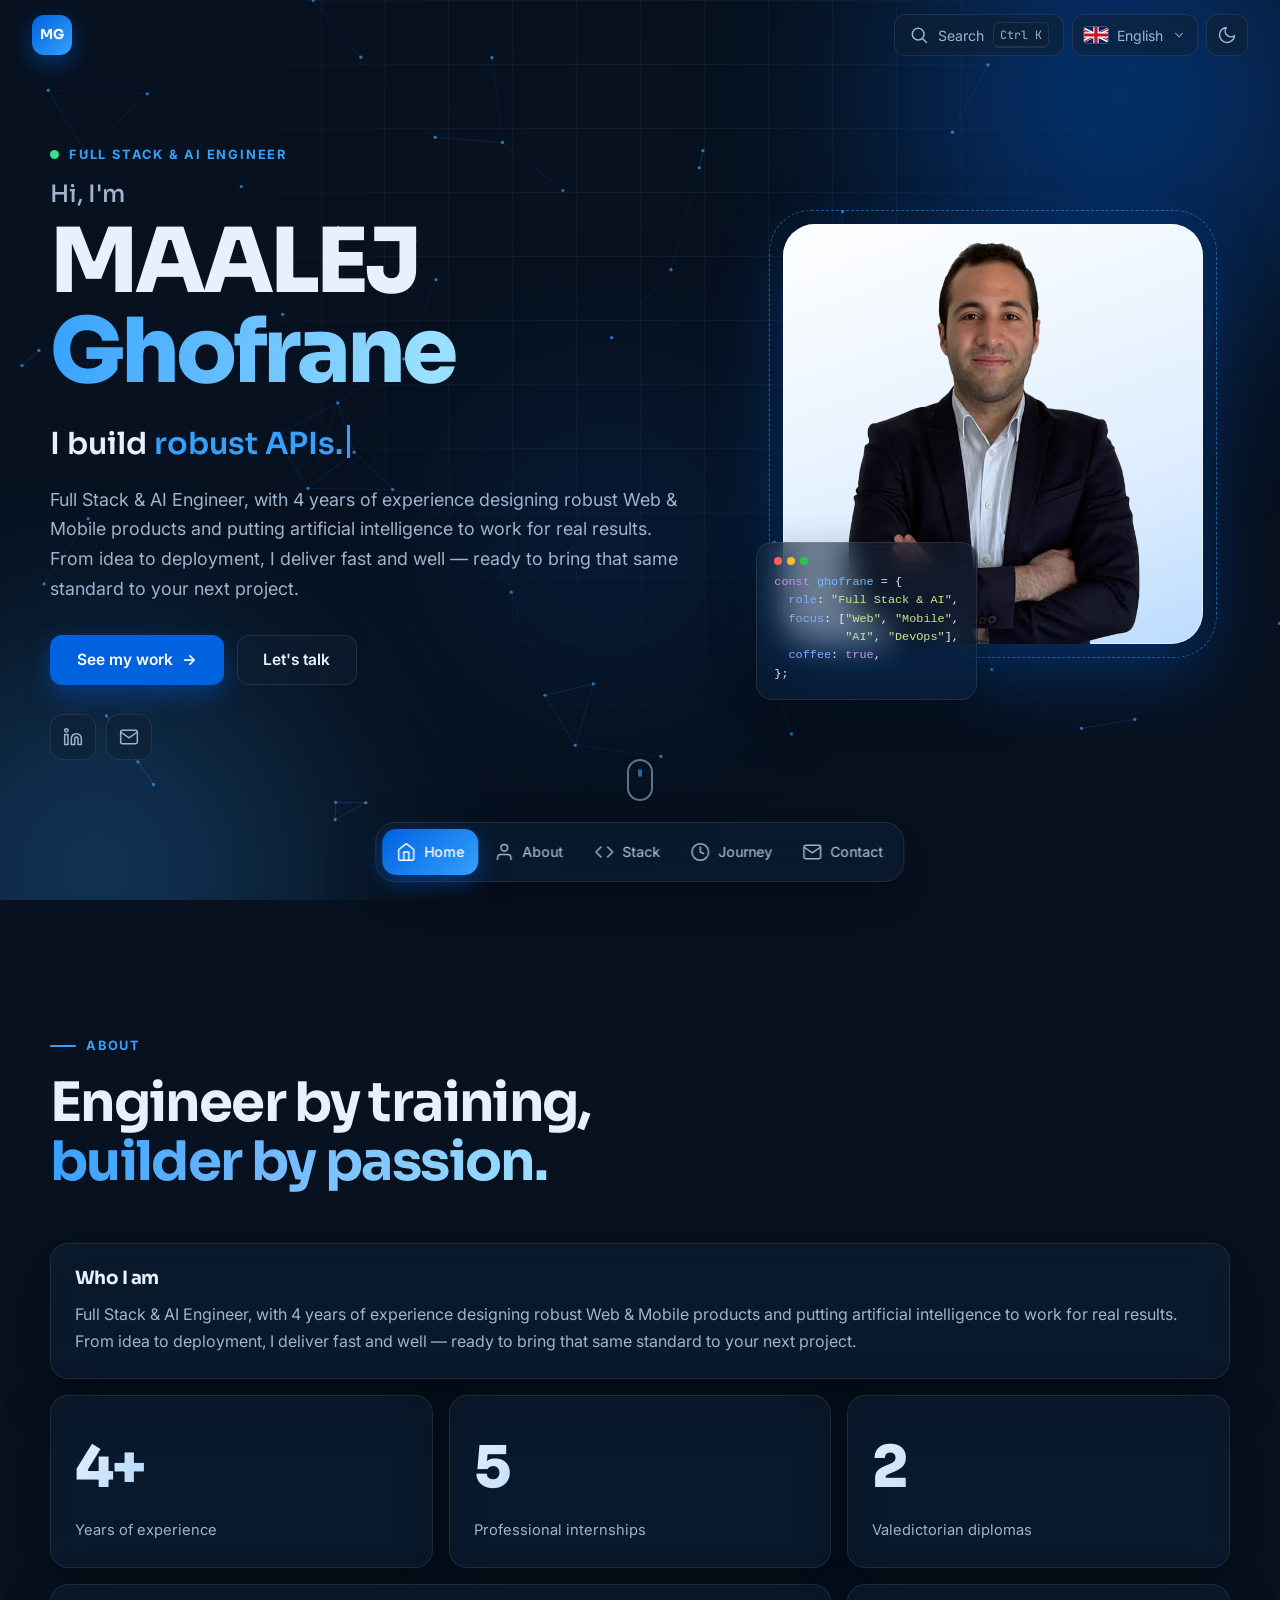
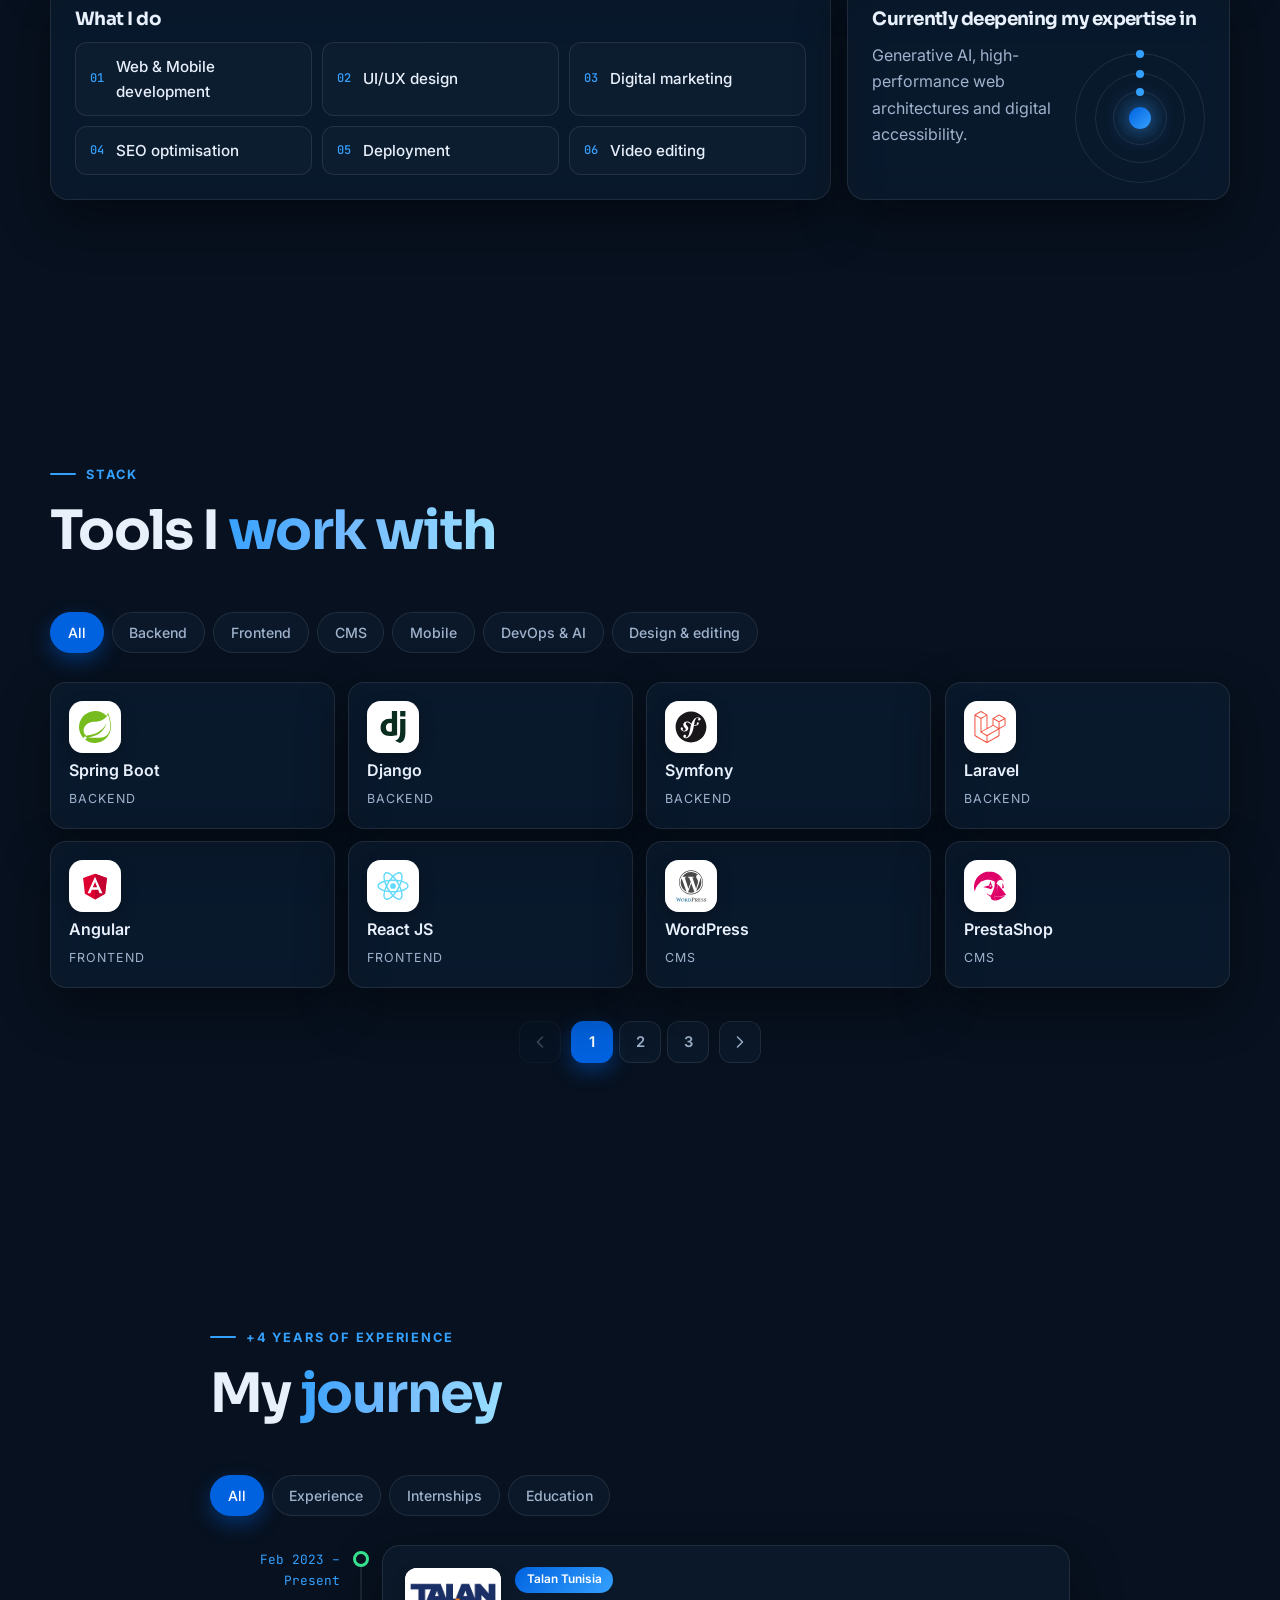
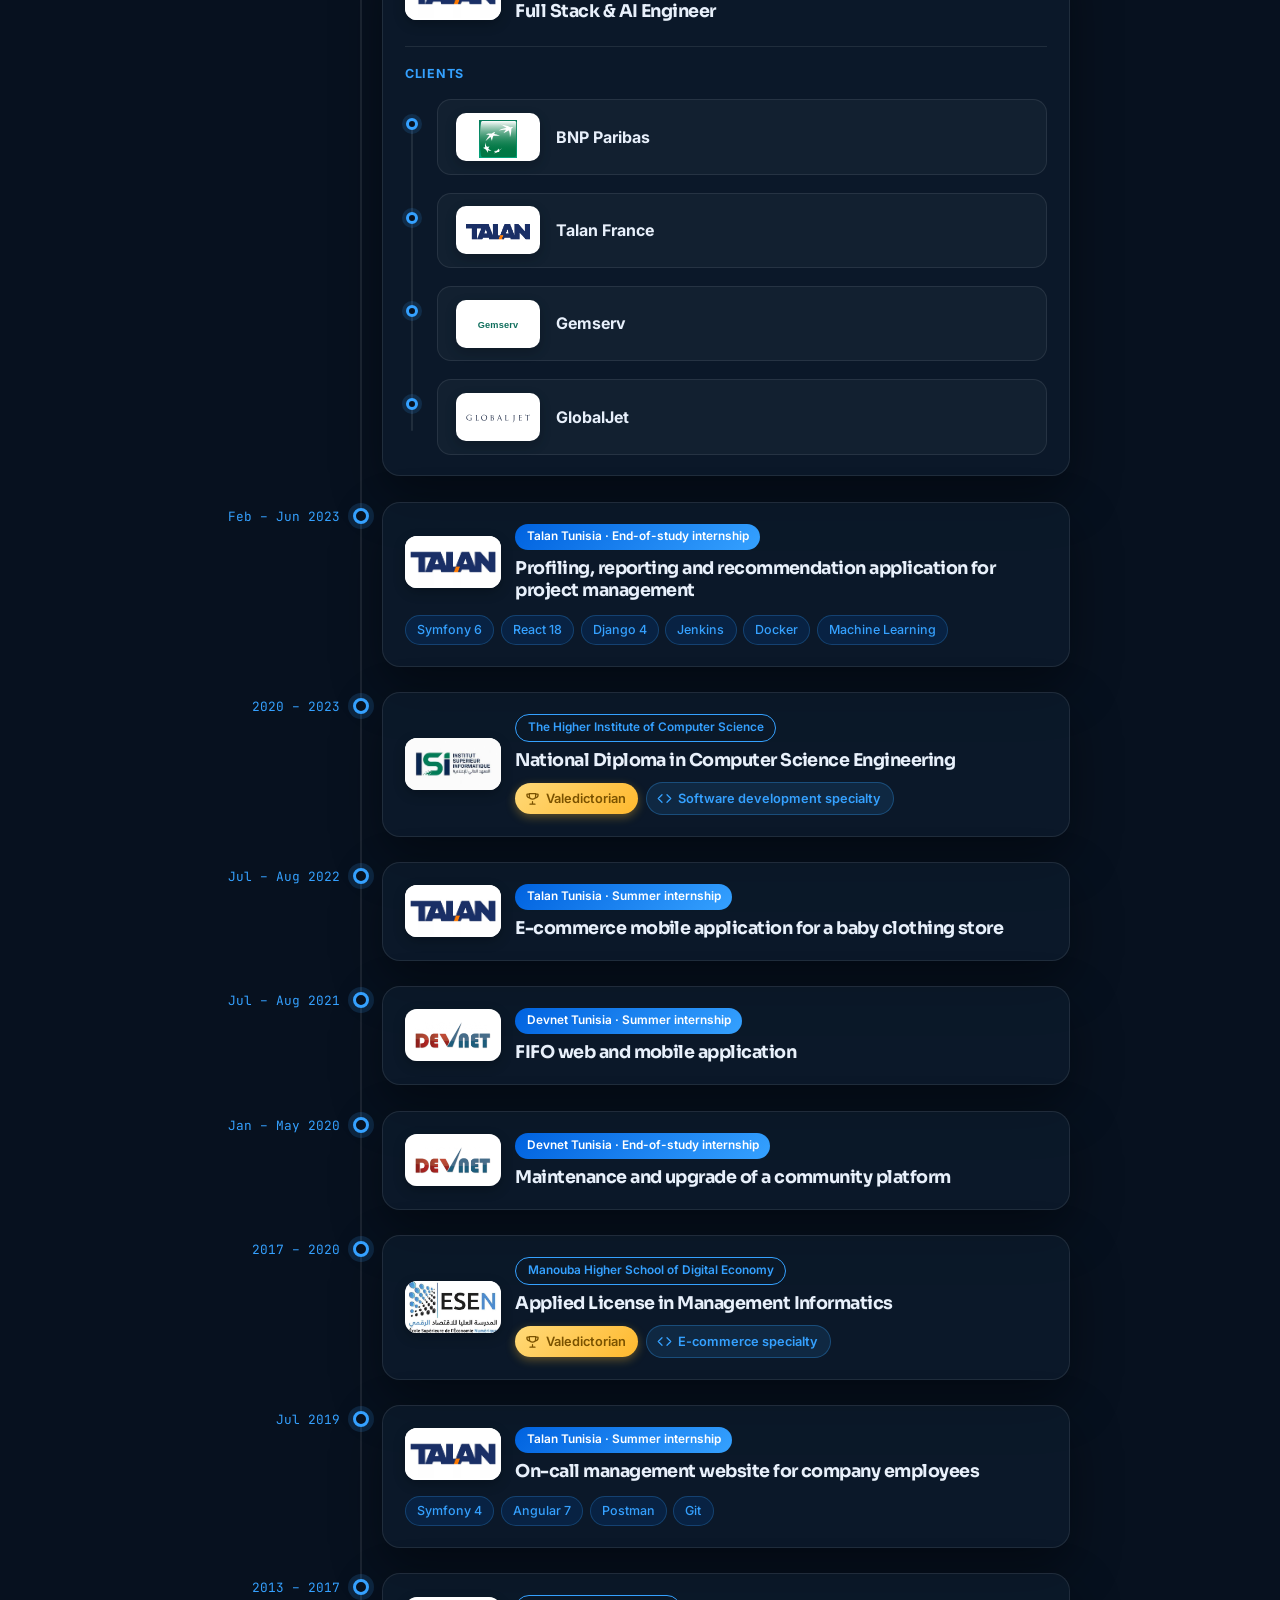
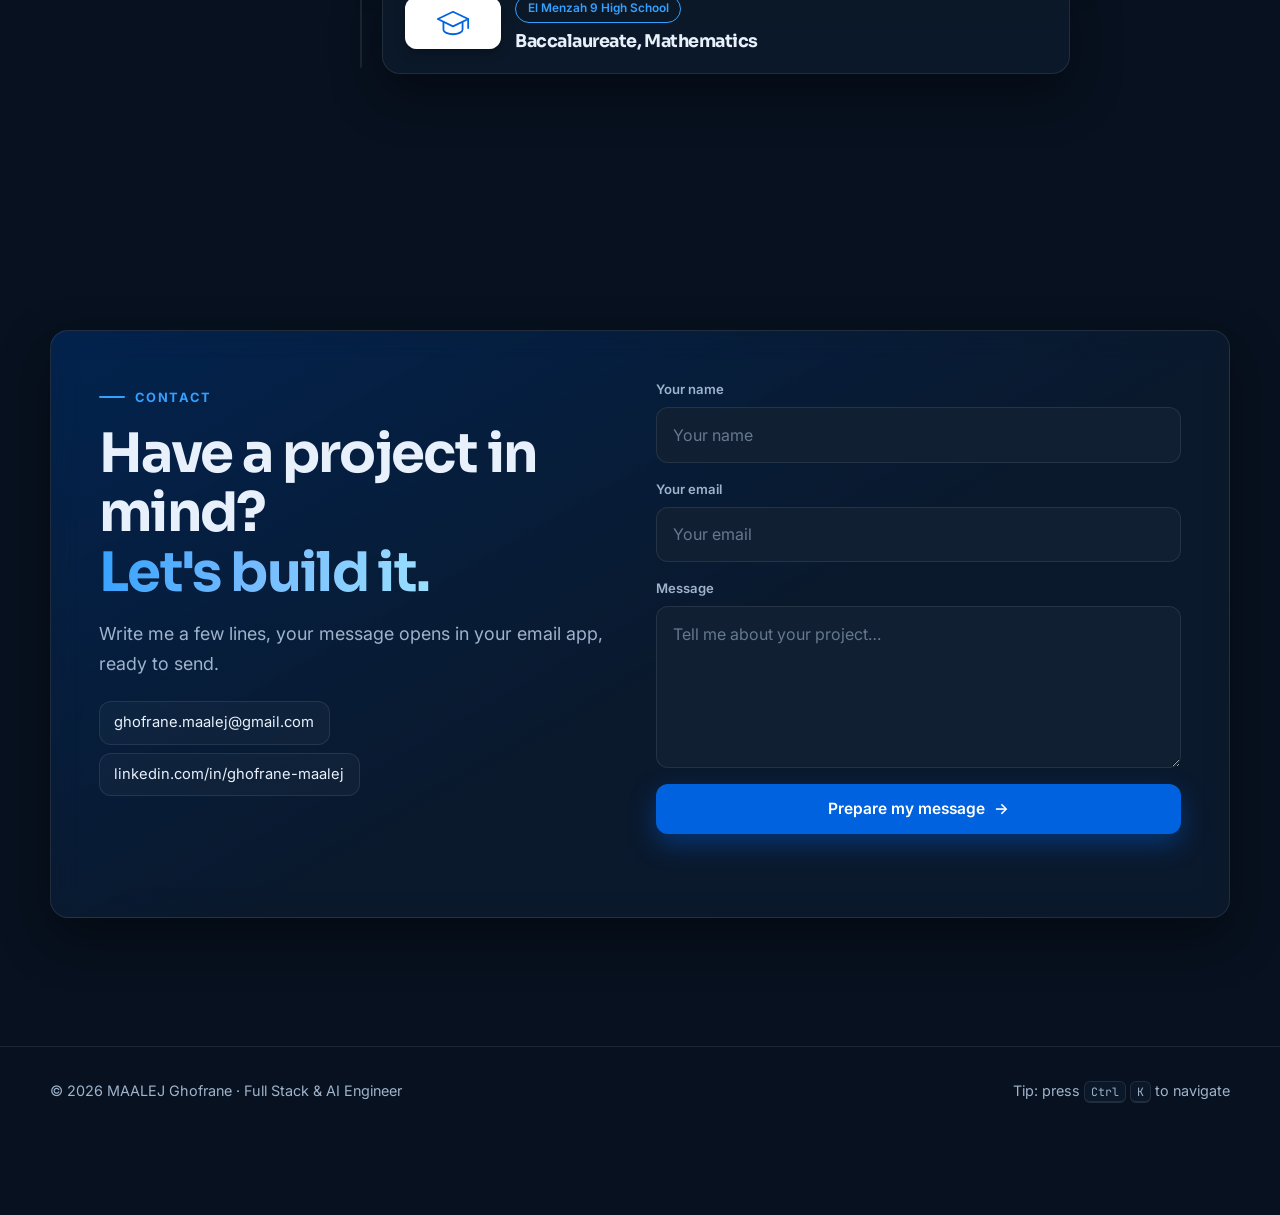
==== commit 649cb157: "fix probmeùe le site qui bouge en responsive" ====
--- a/index.html
+++ b/index.html
@@ -111,6 +111,7 @@
     <a href="#contact" data-nav="contact"><svg viewBox="0 0 24 24"><path d="M4 4h16a2 2 0 0 1 2 2v12a2 2 0 0 1-2 2H4a2 2 0 0 1-2-2V6a2 2 0 0 1 2-2z"/><path d="M22 6l-10 7L2 6"/></svg><span data-i18n="nav.contact">Contact</span></a>
   </nav>
 
+  <div class="page">
   <main id="main">
     <!-- HERO -->
     <section id="home" class="hero">
@@ -462,6 +463,7 @@
       <p class="muted" data-i18n-html="ft.tip">Tip: press <kbd>Ctrl</kbd> <kbd>K</kbd> to navigate</p>
     </div>
   </footer>
+  </div>
 
   <!-- Command palette -->
   <div class="palette" id="palette" role="dialog" aria-modal="true" aria-label="Command palette" hidden>
--- a/assets/css/base.css
+++ b/assets/css/base.css
@@ -12,11 +12,19 @@
   color: var(--text);
   font-family: var(--font);
   line-height: 1.65;
-  overflow-x: clip;
   -webkit-font-smoothing: antialiased;
   text-rendering: optimizeLegibility;
   transition: background 0.4s ease, color 0.4s ease;
 }
+
+/* Wraps <main> + <footer> only — NOT the fixed chrome (topbar, dock, progress
+   bar, aurora/canvas background). `overflow-x` on body/html breaks
+   `position: fixed` on iOS/Android (the fixed element's containing block
+   stops being the real viewport), which is what caused the dock/topbar/
+   progress bar to drift and the page to look like it "zooms" on scroll. Clipping
+   here instead keeps content from overflowing horizontally without touching
+   the fixed elements' containing block. */
+.page { overflow-x: clip; }
 
 img { max-width: 100%; display: block; }
 a { color: inherit; text-decoration: none; }
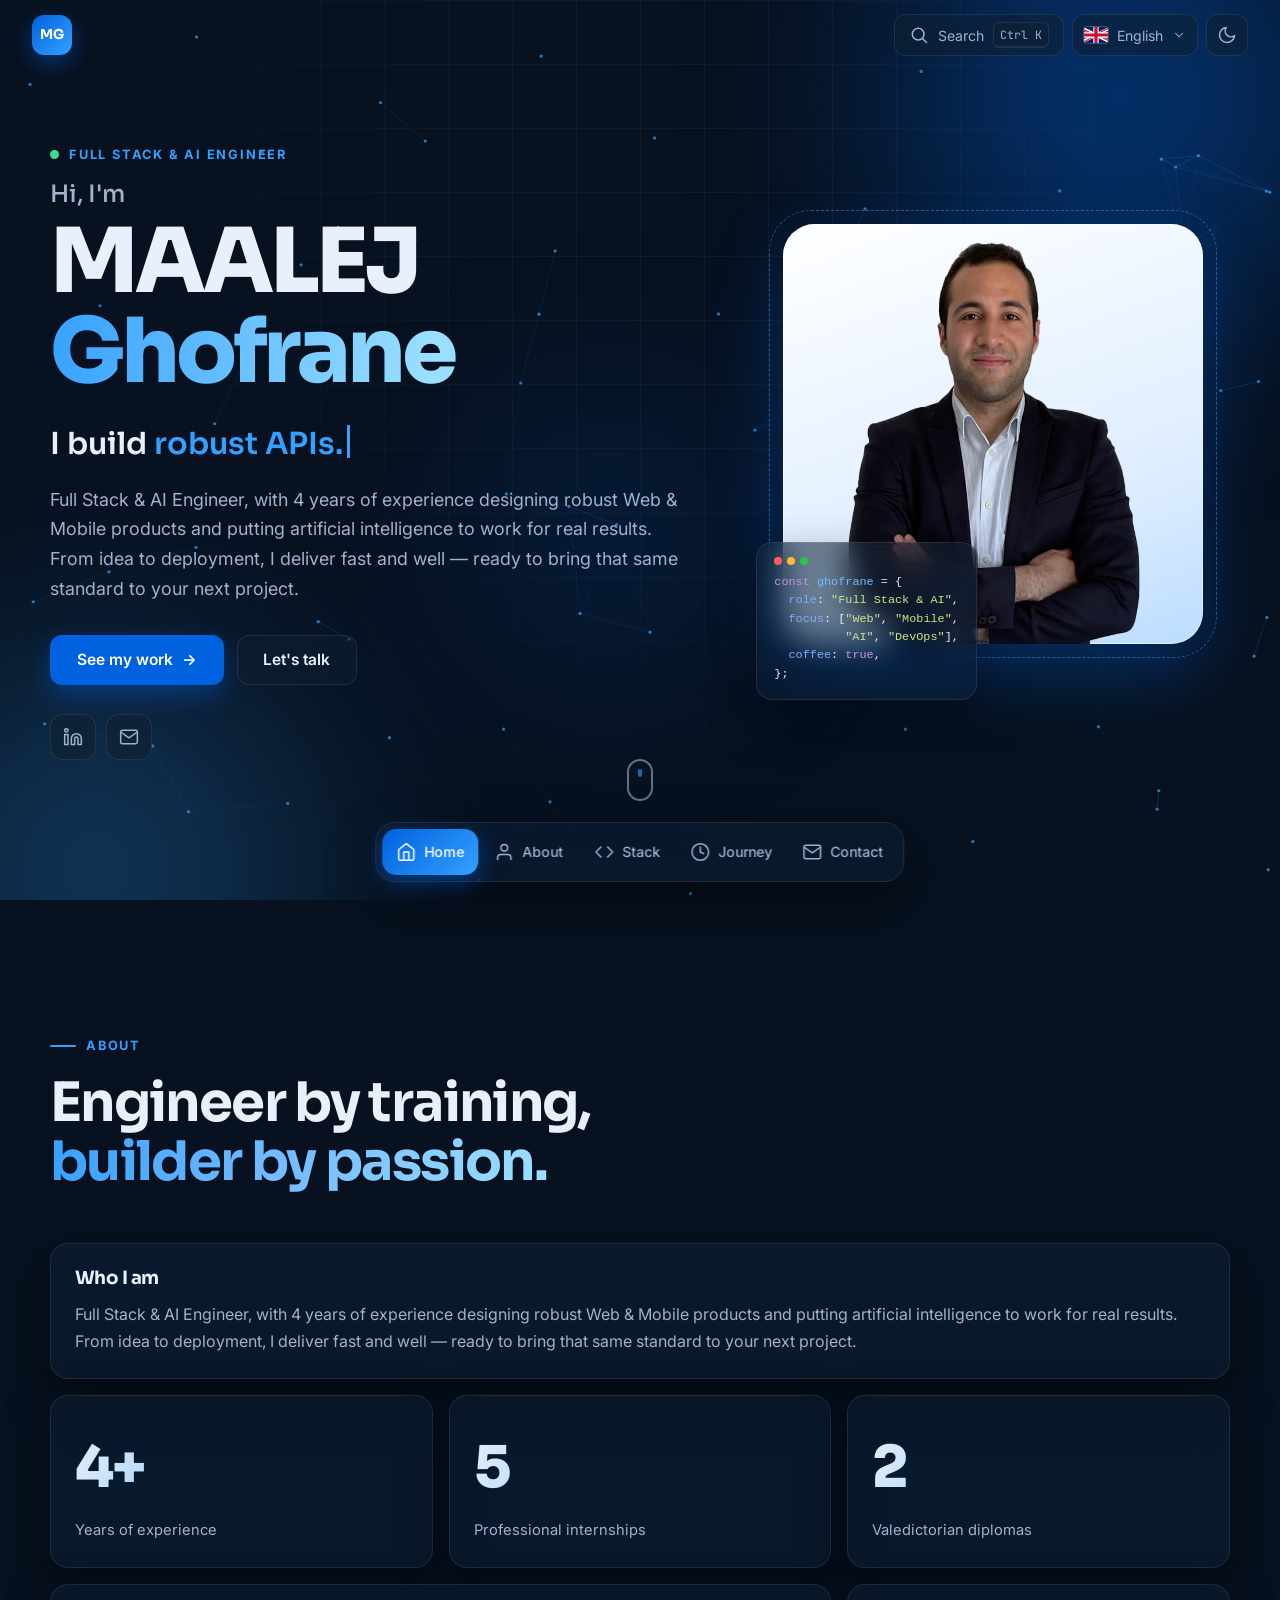
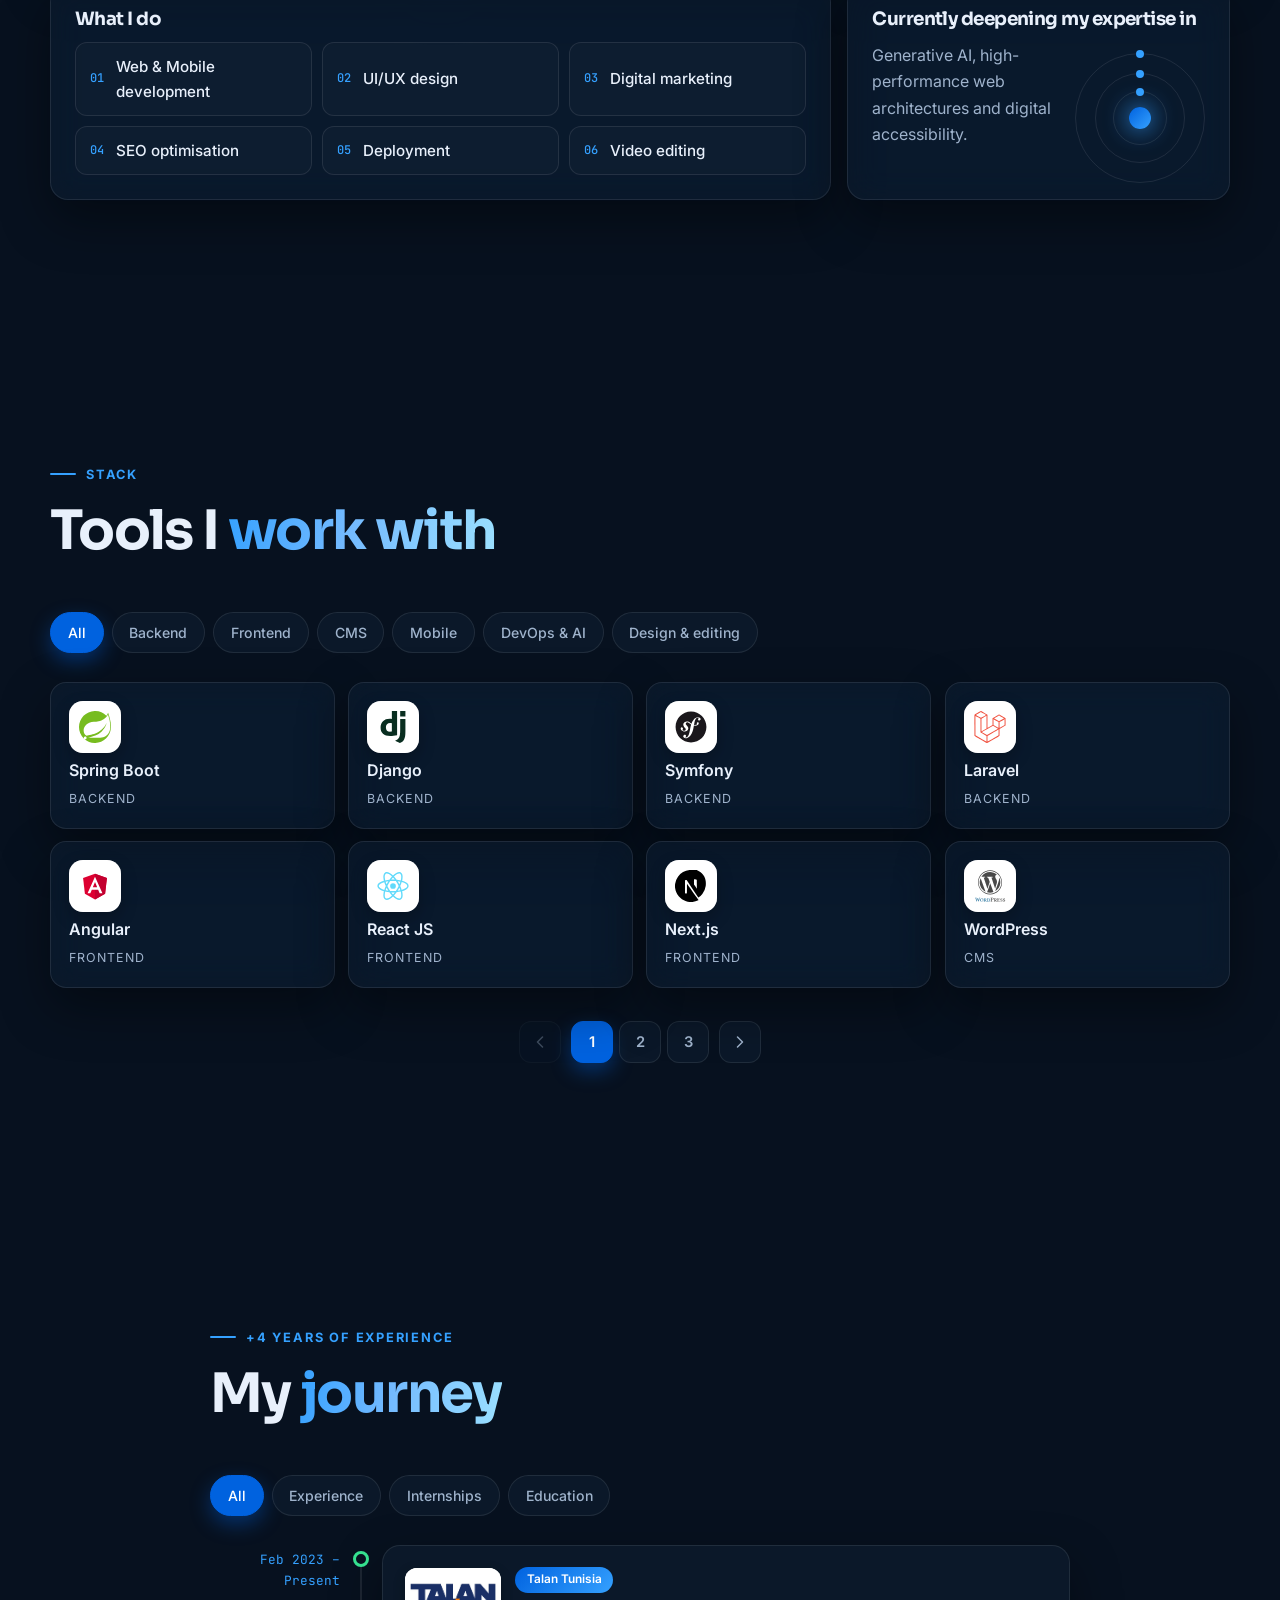
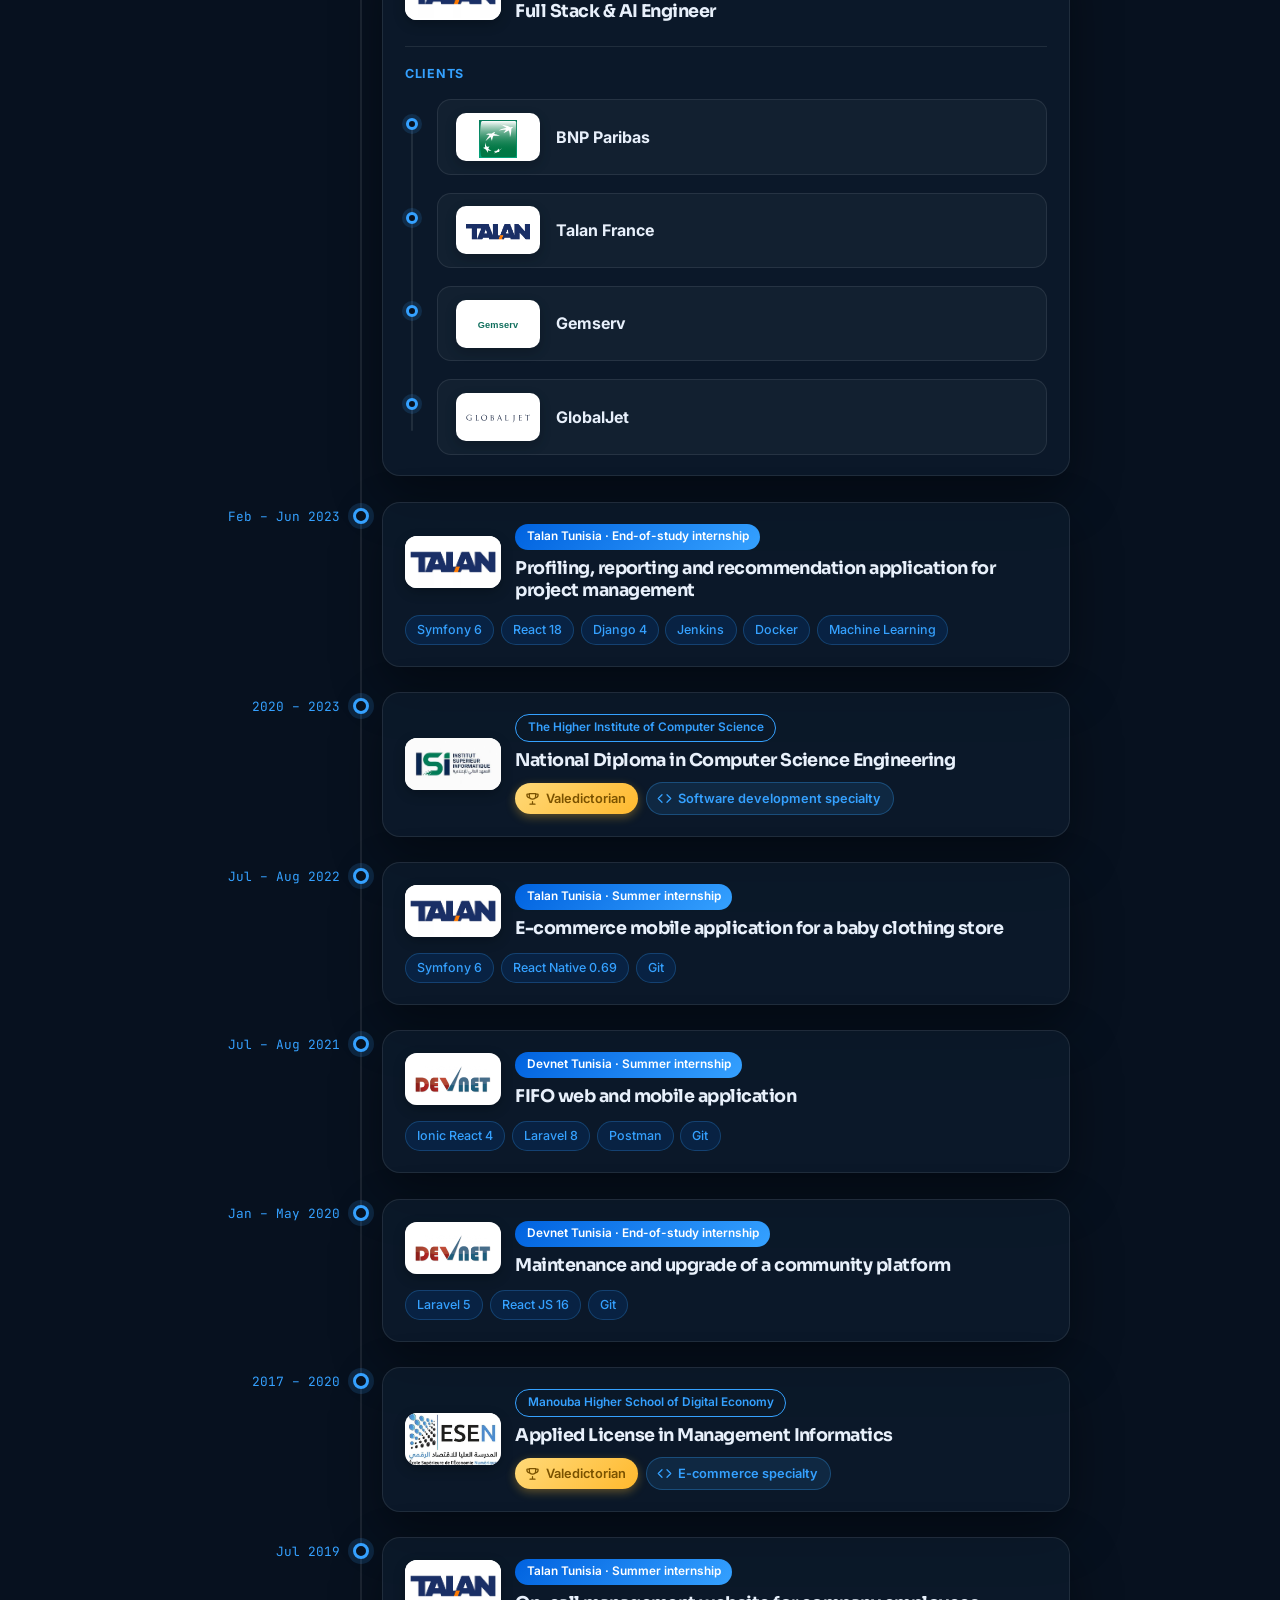
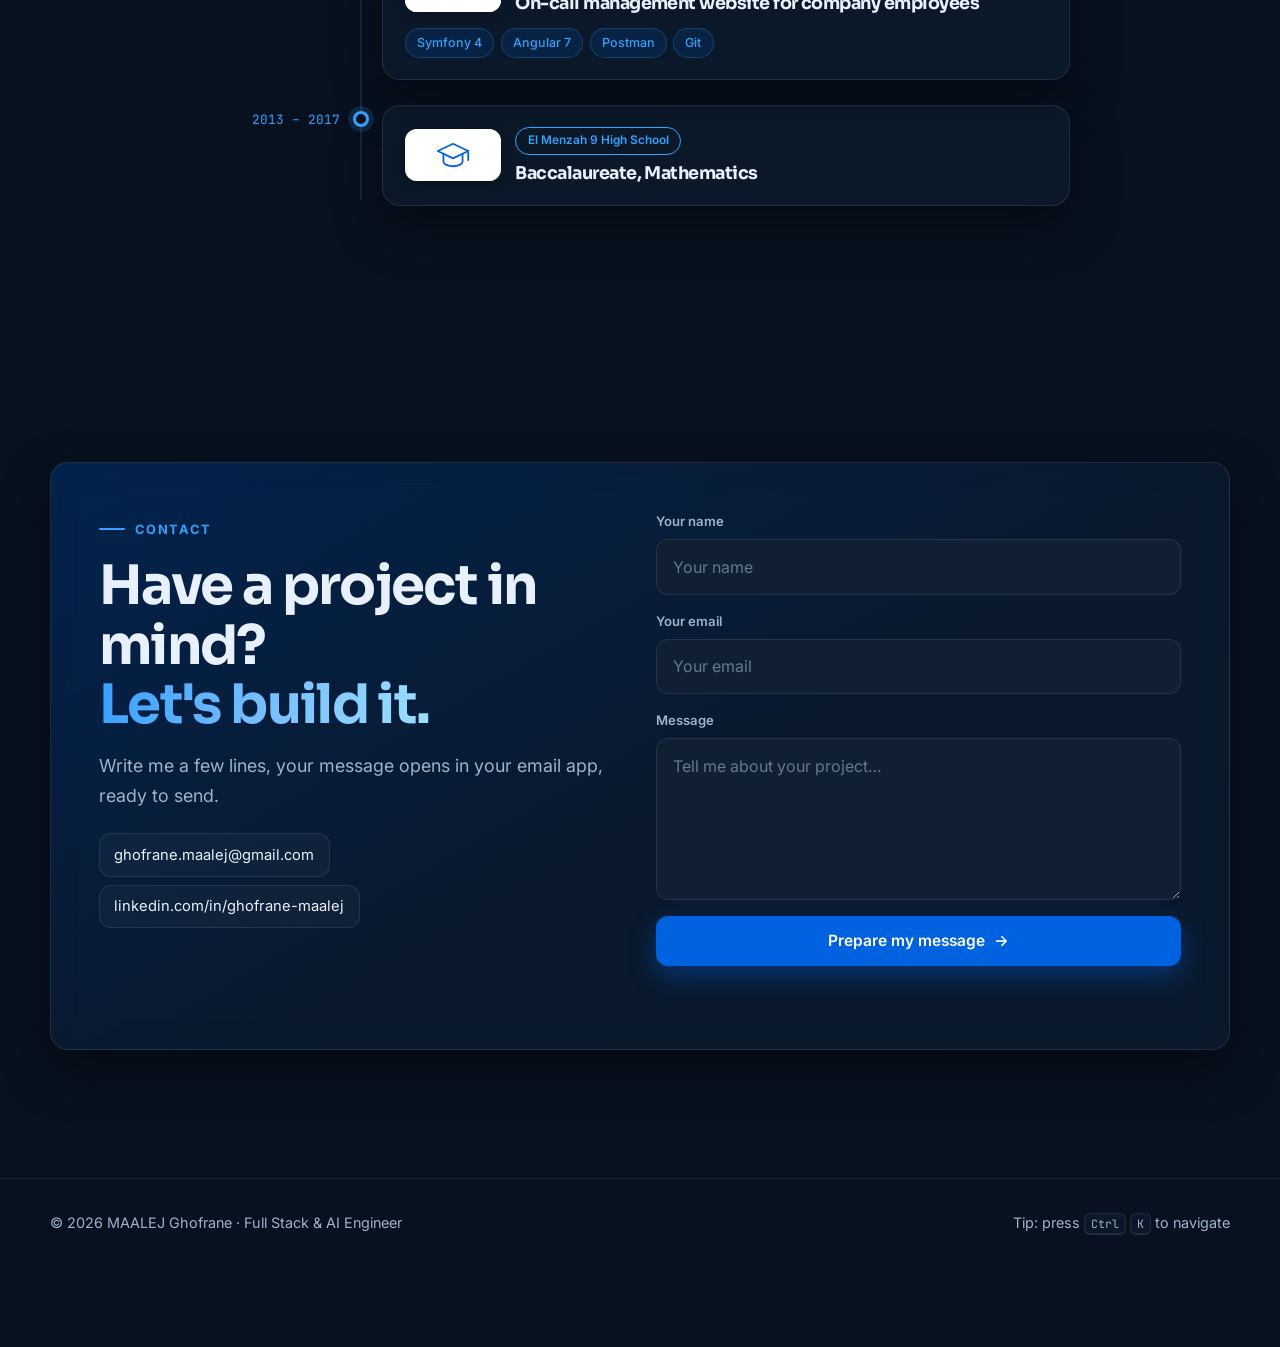
==== commit d8c78fb2: "fix stacks and add next" ====
--- a/index.html
+++ b/index.html
@@ -361,6 +361,7 @@
                   <h3 data-i18n="j3.title">E-commerce mobile application for a baby clothing store</h3>
                 </div>
               </div>
+              <ul class="tags"><li>Symfony 6</li><li>React Native 0.69</li><li>Git</li></ul>
             </div>
           </li>
           <li class="t-item" data-type="stage">
@@ -373,6 +374,7 @@
                   <h3 data-i18n="j4.title">FIFO web and mobile application</h3>
                 </div>
               </div>
+              <ul class="tags"><li>Ionic React 4</li><li>Laravel 8</li><li>Postman</li><li>Git</li></ul>
             </div>
           </li>
           <li class="t-item" data-type="stage">
@@ -385,6 +387,7 @@
                   <h3 data-i18n="j5.title">Maintenance and upgrade of a community platform</h3>
                 </div>
               </div>
+              <ul class="tags"><li>Laravel 5</li><li>React JS 16</li><li>Git</li></ul>
             </div>
           </li>
           <li class="t-item" data-type="edu">
--- a/assets/css/base.css
+++ b/assets/css/base.css
@@ -12,6 +12,7 @@
   color: var(--text);
   font-family: var(--font);
   line-height: 1.65;
+  overflow-wrap: break-word;
   -webkit-font-smoothing: antialiased;
   text-rendering: optimizeLegibility;
   transition: background 0.4s ease, color 0.4s ease;
--- a/assets/css/sections/hero.css
+++ b/assets/css/sections/hero.css
@@ -19,7 +19,7 @@
 }
 [data-theme="light"] .name em { background-image: linear-gradient(100deg, #0062df, #35a1ff); }
 
-.role { min-height: 1.3em; margin: 1.4rem 0 1rem; font-family: var(--display); font-size: clamp(1.25rem, 3vw, 1.9rem); font-weight: 600; }
+.role { min-height: 1.3em; margin: 1.4rem 0 1rem; font-family: var(--display); font-size: clamp(1.25rem, 3vw, 1.9rem); font-weight: 600; overflow-wrap: break-word; word-break: break-word; }
 #typed { color: var(--sky); }
 .caret { display: inline-block; width: 3px; height: 1.1em; margin-left: 4px; vertical-align: -0.15em; background: var(--sky); animation: blink 1s steps(1) infinite; }
 @keyframes blink { 50% { opacity: 0; } }
